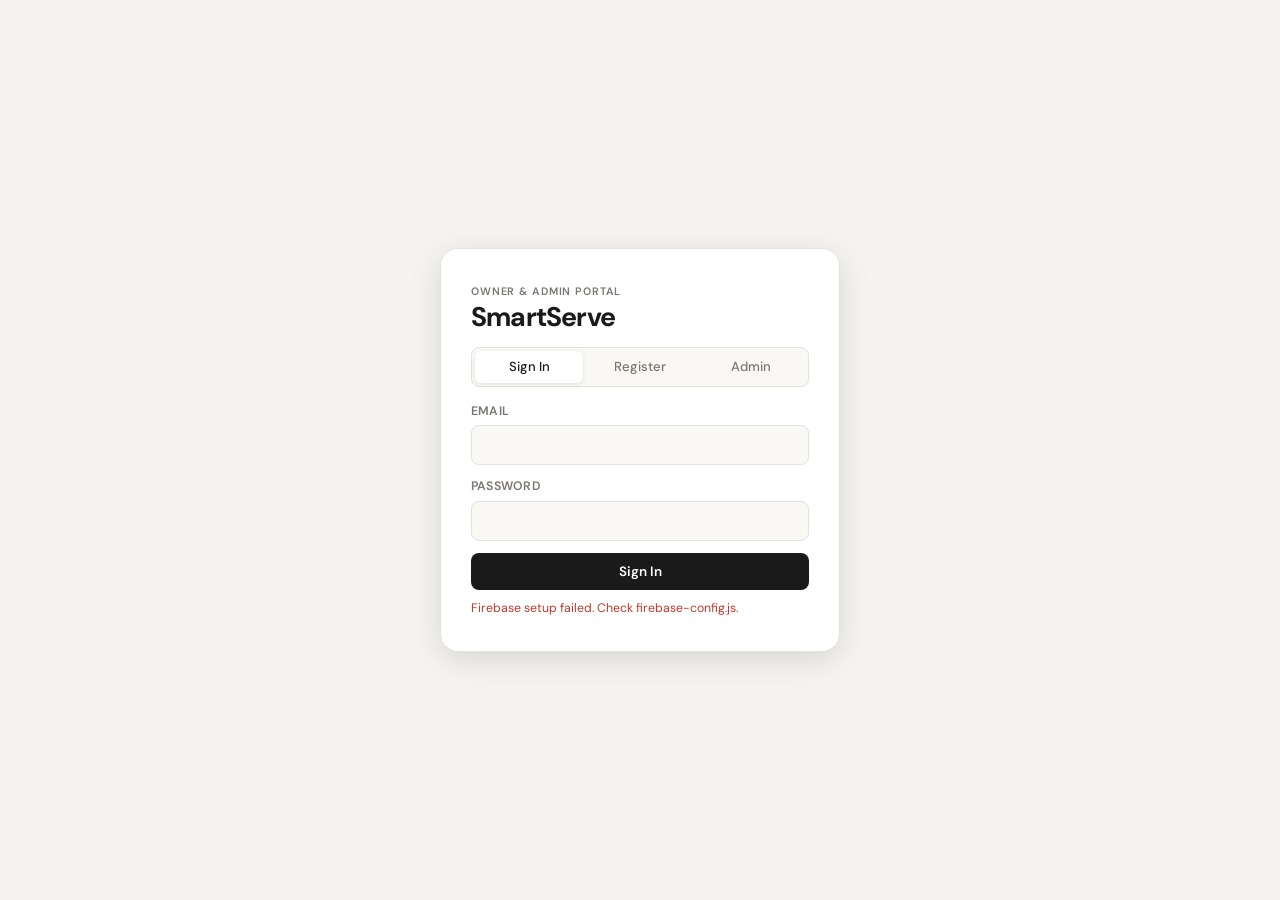
==== index.html @ 6cfb3c59 "Update index.html" ====
<!doctype html>
<html lang="en">
  <head>
    <meta charset="utf-8" />
    <meta name="viewport" content="width=device-width, initial-scale=1" />
    <title>SmartServe Dashboard</title>
    <link rel="stylesheet" href="styles.css" />
    <style>
      /* ── Admin panel (inline, no separate page needed) ── */
      #admin-panel {
        position: fixed;
        inset: 0;
        background: var(--bg, #f5f4f0);
        z-index: 200;
        overflow-y: auto;
        display: none;
      }
      #admin-panel.visible { display: block; }

      .admin-shell {
        max-width: 960px;
        margin: 0 auto;
        padding: 32px 20px 60px;
      }
      .admin-topbar {
        display: flex;
        align-items: center;
        justify-content: space-between;
        margin-bottom: 28px;
        flex-wrap: wrap;
        gap: 12px;
      }
      .admin-topbar h1 { font-size: 1.4rem; font-weight: 700; }
      .admin-topbar .right { display: flex; gap: 10px; align-items: center; }
      .eyebrow-sm {
        font-size: 0.72rem;
        font-weight: 600;
        letter-spacing: .08em;
        text-transform: uppercase;
        color: var(--text-muted, #7a7670);
        margin-bottom: 3px;
      }

      /* Stats strip */
      .admin-stats {
        display: flex;
        gap: 12px;
        margin-bottom: 24px;
        flex-wrap: wrap;
      }
      .admin-stat {
        background: #fff;
        border-radius: 10px;
        padding: 16px 20px;
        flex: 1;
        min-width: 110px;
        border: 1.5px solid #e4e2da;
      }
      .admin-stat .lbl {
        font-size: 0.72rem;
        color: var(--text-muted, #7a7670);
        font-weight: 600;
        text-transform: uppercase;
        letter-spacing: .05em;
      }
      .admin-stat .val {
        font-size: 1.5rem;
        font-weight: 700;
        margin-top: 4px;
      }

      /* Sub cards */
      .admin-cards-grid { display: grid; gap: 14px; }
      .sub-card {
        background: #fff;
        border-radius: 12px;
        border: 1.5px solid #e4e2da;
        padding: 20px 22px;
        display: grid;
        grid-template-columns: 1fr auto;
        gap: 12px 20px;
        align-items: start;
      }
      .sub-card .s-name { font-weight: 700; font-size: 1rem; margin-bottom: 4px; }
      .sub-card .s-meta { font-size: 0.8rem; color: var(--text-muted, #7a7670); line-height: 1.7; }
      .sub-card .s-meta strong { color: #1a1a1a; }
      .sub-card .s-actions { display: flex; flex-direction: column; gap: 8px; align-items: flex-end; }
      .extend-row { display: flex; gap: 8px; align-items: center; }
      .extend-row input[type=date] {
        padding: 6px 10px;
        border: 1.5px solid #e4e2da;
        border-radius: 6px;
        font-size: 0.8rem;
        font-family: inherit;
      }

      /* Badges */
      .sbadge {
        display: inline-block;
        padding: 3px 10px;
        border-radius: 999px;
        font-size: 0.72rem;
        font-weight: 700;
        letter-spacing: .04em;
        text-transform: uppercase;
      }
      .sbadge.active  { background: #edf7f1; color: #1e8a4a; }
      .sbadge.expired { background: #fef2f2; color: #c0392b; }
      .sbadge.monthly { background: #eff6ff; color: #1d4ed8; }
      .sbadge.yearly  { background: #f5f3ff; color: #6d28d9; }

      /* Small buttons */
      .btn-xs {
        padding: 6px 14px;
        border-radius: 6px;
        font-size: 0.8rem;
        font-weight: 600;
        cursor: pointer;
        border: none;
        font-family: inherit;
      }
      .btn-activate { background: #1e8a4a; color: #fff; }
      .btn-suspend  { background: #c0392b; color: #fff; }
      .btn-admin-out {
        background: transparent;
        border: 1.5px solid #c8c5bb;
        color: #1a1a1a;
        padding: 6px 14px;
        border-radius: 6px;
        font-size: 0.8rem;
        font-weight: 600;
        cursor: pointer;
        font-family: inherit;
      }
      .btn-admin-out:hover { background: #f1f0ec; }

      .admin-empty { text-align: center; padding: 60px; color: var(--text-muted, #7a7670); }
      .admin-msg {
        font-size: 0.82rem;
        padding: 8px 12px;
        border-radius: 6px;
        margin-top: -4px;
      }
      .admin-msg.error { background: #fef2f2; color: #c0392b; }
      .admin-msg.info  { background: #edf7f1; color: #1e8a4a; }

      /* ── Restaurant Details settings section ── */
      .restaurant-details-form {
        display: grid;
        grid-template-columns: 1fr 1fr;
        gap: 12px 20px;
      }
      .restaurant-details-form .wide-field { grid-column: 1 / -1; }
      .restaurant-details-form label { display: flex; flex-direction: column; gap: 4px; font-size: 0.85rem; font-weight: 600; }
      .restaurant-details-form input,
      .restaurant-details-form textarea {
        padding: 8px 12px;
        border: 1.5px solid #e4e2da;
        border-radius: 8px;
        font-size: 0.9rem;
        font-family: inherit;
        background: #fff;
      }
      .restaurant-details-form textarea { resize: vertical; min-height: 64px; }
      .details-save-msg {
        font-size: 0.82rem;
        color: #1e8a4a;
        font-weight: 600;
        min-height: 1.2em;
      }
      @media (max-width: 600px) {
        .restaurant-details-form { grid-template-columns: 1fr; }
        .restaurant-details-form .wide-field { grid-column: 1; }
      }
    </style>
  </head>
  <body>

    <!-- ══════════════════════════════════════════════
         LOGIN / REGISTER / ADMIN AUTH SCREEN
    ══════════════════════════════════════════════ -->
    <section id="login-screen" class="login-screen">
      <div class="login-card">
        <div>
          <p class="eyebrow">Owner &amp; admin portal</p>
          <h1>SmartServe</h1>
        </div>

        <!-- Three tabs: Sign In | Register | Admin -->
        <div class="auth-tabs">
          <button class="auth-tab active" id="tab-login"    type="button">Sign In</button>
          <button class="auth-tab"        id="tab-register" type="button">Register</button>
          <button class="auth-tab"        id="tab-admin"    type="button">Admin</button>
        </div>

        <!-- Login form -->
        <form id="login-form" class="auth-form">
          <label>Email<input id="staff-email" type="email" autocomplete="email" required /></label>
          <label>Password<input id="staff-password" type="password" autocomplete="current-password" required /></label>
          <button class="primary-action" type="submit">Sign In</button>
          <p id="login-message" class="login-message">Use your owner account to sign in.</p>
        </form>

        <!-- Register form -->
        <form id="register-form" class="auth-form hidden">
          <label>Restaurant Name<input id="reg-restaurant" type="text" placeholder="e.g. Smart Cafe" required /></label>
          <label>Your Name<input id="reg-name" type="text" placeholder="e.g. Ravi Kumar" required /></label>
          <label>Email<input id="reg-email" type="email" autocomplete="email" required /></label>
          <label>Password (min 6 chars)<input id="reg-password" type="password" autocomplete="new-password" minlength="6" required /></label>
          <label>Subscription Plan
            <select id="reg-plan" required>
              <option value="monthly">Monthly — ₹999 / month</option>
              <option value="yearly">Yearly — ₹9,999 / year (save 20%)</option>
            </select>
          </label>
          <button class="primary-action" type="submit">Create Account</button>
          <p id="register-message" class="login-message">You will be the owner of this restaurant.</p>
        </form>

        <!-- Admin login form -->
        <form id="admin-login-form" class="auth-form hidden">
          <label>Admin Email<input id="admin-email-input" type="email" autocomplete="email" required /></label>
          <label>Admin Password<input id="admin-password-input" type="password" required /></label>
          <button class="primary-action" type="submit">Sign In as Admin</button>
          <p id="admin-login-message" class="login-message">Platform owner access only.</p>
        </form>
      </div>
    </section>

    <!-- ══════════════════════════════════════════════
         ADMIN PANEL (slides over everything)
    ══════════════════════════════════════════════ -->
    <div id="admin-panel">
      <div class="admin-shell">
        <div class="admin-topbar">
          <div>
            <p class="eyebrow-sm">Platform owner</p>
            <h1>SmartServe Admin</h1>
          </div>
          <div class="right">
            <span id="admin-email-label" style="font-size:.82rem;color:#7a7670"></span>
            <button class="btn-admin-out" id="admin-logout-btn">Sign Out</button>
          </div>
        </div>

        <div class="admin-stats">
          <div class="admin-stat"><div class="lbl">Total restaurants</div><div class="val" id="stat-total">—</div></div>
          <div class="admin-stat"><div class="lbl">Active</div><div class="val" id="stat-active" style="color:#1e8a4a">—</div></div>
          <div class="admin-stat"><div class="lbl">Expired</div><div class="val" id="stat-expired" style="color:#c0392b">—</div></div>
          <div class="admin-stat"><div class="lbl">Monthly</div><div class="val" id="stat-monthly">—</div></div>
          <div class="admin-stat"><div class="lbl">Yearly</div><div class="val" id="stat-yearly">—</div></div>
        </div>

        <div id="sub-cards" class="admin-cards-grid">
          <div class="admin-empty">Loading subscriptions…</div>
        </div>
      </div>
    </div>

    <!-- ══════════════════════════════════════════════
         STAFF DASHBOARD (existing)
    ══════════════════════════════════════════════ -->
    <main class="shell dashboard-shell">
      <header class="topbar">
        <div>
          <p class="eyebrow">Restaurant dashboard</p>
          <h1>SmartServe</h1>
        </div>
        <div class="dashboard-actions">
          <div id="live-indicator" class="live-indicator">
            <span></span>
            <strong id="sync-status">Local prototype</strong>
          </div>
          <a id="customer-preview-link" class="primary-link" href="customer.html?table=T1" target="_blank" rel="noopener">Customer Preview</a>
          <a id="kot-link" class="secondary-action" href="kot.html" target="_blank" rel="noopener">🍳 Kitchen Display</a>
          <a id="report-link" class="secondary-action" href="sales-report.html" target="_blank" rel="noopener">📊 Sales Report</a>
          <button id="logout-btn" class="secondary-action" type="button">Sign Out</button>
        </div>
      </header>

      <section class="status-strip" aria-label="Restaurant status">
        <div><span class="status-label">Restaurant id</span><strong id="restaurant-id-label">demo-restaurant</strong></div>
        <div><span class="status-label">Selected table</span><strong id="active-table-label">Table 1</strong></div>
        <div><span class="status-label">Open sessions</span><strong id="open-session-count">0</strong></div>
        <div><span class="status-label">Invoices saved</span><strong id="invoice-count">0</strong></div>
      </section>

      <div id="notification" class="notification hidden" role="status">
        <strong>New order received</strong>
        <span id="notification-text"></span>
      </div>

      <section class="dashboard-grid">
        <section class="tables-board" aria-labelledby="tables-title">
          <div class="section-title">
            <div>
              <h2 id="tables-title">Table floor + QR codes</h2>
              <span id="active-orders-count">0 active orders</span>
            </div>
            <form id="table-count-form" class="table-count-form">
              <label>Total tables<input id="table-count-input" type="text" inputmode="numeric" value="4" /></label>
              <button class="secondary-action" type="submit">Set</button>
              <button id="add-table-btn" class="primary-action" type="button">Add Table</button>
            </form>
          </div>
          <div id="table-cards" class="table-cards table-cards-qr"></div>
        </section>

        <section class="bill-board" aria-labelledby="bill-title">
          <div class="section-title">
            <h2 id="bill-title">Itemized bill</h2>
            <span id="bill-state">Table 1</span>
          </div>
          <div id="bill-detail" class="bill-detail"></div>
          <div class="bill-actions">
            <button id="print-bill-btn" class="secondary-action" type="button">🖨 Print Bill</button>
            <button id="close-table-btn" class="close-action">Close Table</button>
          </div>
        </section>
      </section>

      <section class="menu-manager" aria-labelledby="menu-manager-title">
        <div class="section-title">
          <h2 id="menu-manager-title">Menu manager</h2>
          <span>Edit what customers see instantly</span>
        </div>
        <form id="menu-form" class="menu-form">
          <input type="hidden" id="menu-item-id" />
          <label>Item name<input id="menu-name" type="text" placeholder="Masala Dosa" required /></label>
          <label>Price<input id="menu-price" type="text" inputmode="numeric" placeholder="180" required /></label>
          <label>Category
            <select id="menu-category" required>
              <option value="popular">Popular</option>
              <option value="mains">Mains</option>
              <option value="drinks">Drinks</option>
              <option value="dessert">Dessert</option>
            </select>
          </label>
          <label class="wide-field">Description<input id="menu-desc" type="text" placeholder="Short menu description" required /></label>
          <label class="toggle-field"><input id="menu-available" type="checkbox" checked /> Available to order</label>
          <div class="form-actions">
            <button id="save-menu-item-btn" class="primary-action" type="submit">Add Item</button>
            <button id="cancel-menu-edit-btn" class="secondary-action" type="button">Clear</button>
          </div>
        </form>
        <div id="menu-editor-list" class="menu-editor-list"></div>
      </section>

      <!-- ══════════════════════════════════════════════
           RESTAURANT DETAILS (for printed bills)
      ══════════════════════════════════════════════ -->
      <section class="menu-manager" aria-labelledby="restaurant-details-title">
        <div class="section-title">
          <h2 id="restaurant-details-title">Restaurant details</h2>
          <span>Shown on every printed bill</span>
        </div>
        <form id="restaurant-details-form" class="restaurant-details-form">
          <label class="wide-field">
            Restaurant Name (for bill header)
            <input id="detail-name" type="text" placeholder="e.g. Smart Cafe" />
          </label>
          <label class="wide-field">
            Address
            <textarea id="detail-address" placeholder="e.g. 12, Main Street, Coimbatore - 641001"></textarea>
          </label>
          <label>
            Phone Number
            <input id="detail-phone" type="text" placeholder="e.g. +91 98765 43210" />
          </label>
          <label>
            GSTIN
            <input id="detail-gstin" type="text" placeholder="e.g. 33AABCU9603R1ZX" maxlength="15" style="text-transform:uppercase" />
          </label>
          <label>
            Email (optional)
            <input id="detail-email" type="email" placeholder="e.g. info@smartcafe.com" />
          </label>
          <label>
            FSSAI Number (optional)
            <input id="detail-fssai" type="text" placeholder="e.g. 10013021005246" maxlength="14" />
          </label>
          <div class="form-actions wide-field" style="grid-column:1/-1">
            <button id="save-details-btn" class="primary-action" type="submit">Save Details</button>
            <p id="details-save-msg" class="details-save-msg"></p>
          </div>
        </form>
      </section>

      <section class="history-board" aria-labelledby="history-title">
        <div class="section-title">
          <h2 id="history-title">Invoice history</h2>
          <span>Saved in Firebase</span>
        </div>
        <div id="invoice-history" class="invoice-history empty">No closed tables yet.</div>
      </section>
    </main>

    <audio id="beep" preload="auto">
      <source src="[data-uri]" type="audio/wav" />
    </audio>

    <script src="firebase-config.js"></script>
    <script src="app.js"></script>

    <!-- ══════════════════════════════════════════════
         ADMIN TAB LOGIC
    ══════════════════════════════════════════════ -->
    <script>
    (function () {
      const FBV = "10.12.5";
      let adminAuth, adminAuthMod, adminFsMod, adminDb;
      let adminBooted = false;

      const tabs = {
        login:    document.getElementById("tab-login"),
        register: document.getElementById("tab-register"),
        admin:    document.getElementById("tab-admin"),
      };
      const forms = {
        login:    document.getElementById("login-form"),
        register: document.getElementById("register-form"),
        admin:    document.getElementById("admin-login-form"),
      };

      function switchTab(name) {
        Object.values(tabs).forEach(t => t.classList.remove("active"));
        Object.values(forms).forEach(f => f.classList.add("hidden"));
        tabs[name].classList.add("active");
        forms[name].classList.remove("hidden");
        if (name === "admin" && !adminBooted) bootAdmin();
      }

      tabs.login.addEventListener("click",    () => switchTab("login"));
      tabs.register.addEventListener("click", () => switchTab("register"));
      tabs.admin.addEventListener("click",    () => switchTab("admin"));

      function adminMsg(text, isError) {
        const el = document.getElementById("admin-login-message");
        el.textContent = text;
        el.className = "login-message" + (isError ? " error" : "");
      }

      async function bootAdmin() {
        adminBooted = true;
        adminMsg("Connecting…");
        try {
          const [appM, authM, fsM] = await Promise.all([
            import(`https://www.gstatic.com/firebasejs/${FBV}/firebase-app.js`),
            import(`https://www.gstatic.com/firebasejs/${FBV}/firebase-auth.js`),
            import(`https://www.gstatic.com/firebasejs/${FBV}/firebase-firestore.js`),
          ]);
          adminAuthMod = authM;
          adminFsMod   = fsM;
          let app;
          try { app = appM.getApp("admin"); }
          catch { app = appM.initializeApp(window.SMARTSERVE_FIREBASE_CONFIG, "admin"); }
          adminAuth = authM.getAuth(app);
          adminDb   = fsM.getFirestore(app);
          adminMsg("Ready. Sign in with your admin account.");
          authM.onAuthStateChanged(adminAuth, async (user) => {
            if (!user) return;
            const snap = await fsM.getDoc(fsM.doc(adminDb, "admins", user.uid));
            if (!snap.exists()) {
              adminMsg("This account is not an admin.", true);
              await authM.signOut(adminAuth);
              return;
            }
            showAdminPanel(user);
          });
        } catch (e) {
          console.error("Admin Firebase boot failed", e);
          adminMsg("Firebase connection failed. Check firebase-config.js.", true);
        }
      }

      document.getElementById("admin-login-form").addEventListener("submit", async (e) => {
        e.preventDefault();
        if (!adminAuthMod || !adminAuth) { adminMsg("Still connecting, please wait…", true); return; }
        const email    = document.getElementById("admin-email-input").value.trim();
        const password = document.getElementById("admin-password-input").value;
        adminMsg("Signing in…");
        try {
          await adminAuthMod.signInWithEmailAndPassword(adminAuth, email, password);
        } catch (err) {
          const msgs = {
            "auth/invalid-credential": "Invalid email or password.",
            "auth/user-not-found":     "No account found.",
            "auth/wrong-password":     "Wrong password.",
          };
          adminMsg(msgs[err.code] || err.message, true);
        }
      });

      function showAdminPanel(user) {
        document.getElementById("admin-email-label").textContent = user.email;
        document.getElementById("admin-panel").classList.add("visible");
        document.getElementById("login-screen").style.display = "none";
        loadSubscriptions();
      }

      document.getElementById("admin-logout-btn").addEventListener("click", async () => {
        if (adminAuthMod && adminAuth) await adminAuthMod.signOut(adminAuth);
        document.getElementById("admin-panel").classList.remove("visible");
        document.getElementById("login-screen").style.display = "";
        switchTab("admin");
        adminMsg("Signed out.");
      });

      async function loadSubscriptions() {
        document.getElementById("sub-cards").innerHTML = '<div class="admin-empty">Loading…</div>';
        try {
          const snap = await adminFsMod.getDocs(adminFsMod.collection(adminDb, "subscriptions"));
          const subs = [];
          snap.forEach(d => subs.push({ ...d.data(), _id: d.id }));
          subs.sort((a, b) => new Date(b.createdAt) - new Date(a.createdAt));
          renderStats(subs);
          renderCards(subs);
        } catch (e) {
          document.getElementById("sub-cards").innerHTML =
            '<div class="admin-empty">Failed to load: ' + escH(e.message) + '</div>';
        }
      }

      function isExpired(sub) {
        return sub.status !== "active" || new Date(sub.expiryDate) < new Date();
      }

      function renderStats(subs) {
        document.getElementById("stat-total").textContent   = subs.length;
        document.getElementById("stat-active").textContent  = subs.filter(s => !isExpired(s)).length;
        document.getElementById("stat-expired").textContent = subs.filter(s => isExpired(s)).length;
        document.getElementById("stat-monthly").textContent = subs.filter(s => s.plan === "monthly").length;
        document.getElementById("stat-yearly").textContent  = subs.filter(s => s.plan === "yearly").length;
      }

      function renderCards(subs) {
        const container = document.getElementById("sub-cards");
        if (!subs.length) {
          container.innerHTML = '<div class="admin-empty">No restaurants registered yet.</div>';
          return;
        }
        container.innerHTML = subs.map(sub => {
          const expired   = isExpired(sub);
          const expDate   = new Date(sub.expiryDate).toLocaleDateString("en-IN", { dateStyle: "medium" });
          const startDate = new Date(sub.createdAt || sub.startDate).toLocaleDateString("en-IN", { dateStyle: "medium" });
          const defaultExtend = new Date();
          if (sub.plan === "yearly") defaultExtend.setFullYear(defaultExtend.getFullYear() + 1);
          else defaultExtend.setMonth(defaultExtend.getMonth() + 1);
          const defStr = defaultExtend.toISOString().split("T")[0];
          const today  = new Date().toISOString().split("T")[0];
          return `
          <div class="sub-card" id="acard-${escH(sub.restaurantId || sub._id)}">
            <div>
              <div class="s-name">${escH(sub.restaurantName || sub.restaurantId || sub._id)}</div>
              <div class="s-meta">
                <strong>ID:</strong> ${escH(sub.restaurantId || sub._id)}<br>
                <strong>Owner:</strong> ${escH(sub.ownerName || "—")} (${escH(sub.ownerEmail || "—")})<br>
                <strong>Plan:</strong> <span class="sbadge ${sub.plan || ""}">${escH(sub.plan || "—")}</span><br>
                <strong>Started:</strong> ${startDate}<br>
                <strong>Expires:</strong> ${expDate}
              </div>
            </div>
            <div class="s-actions">
              <span class="sbadge ${expired ? "expired" : "active"}">${expired ? "Expired" : "Active"}</span>
              <div class="extend-row">
                <input type="date" id="adate-${escH(sub.restaurantId || sub._id)}" value="${defStr}" min="${today}" />
                <button class="btn-xs btn-activate" onclick="adminActivate('${escH(sub.restaurantId || sub._id)}')">Activate</button>
              </div>
              <button class="btn-xs btn-suspend" onclick="adminSuspend('${escH(sub.restaurantId || sub._id)}')">Suspend</button>
            </div>
          </div>`;
        }).join("");
      }

      window.adminActivate = async function (rid) {
        const dateInput = document.getElementById("adate-" + rid);
        const newExpiry = new Date(dateInput.value);
        if (!dateInput.value || isNaN(newExpiry)) { alert("Pick a valid expiry date."); return; }
        newExpiry.setHours(23, 59, 59, 999);
        try {
          await adminFsMod.updateDoc(adminFsMod.doc(adminDb, "subscriptions", rid), {
            status: "active",
            expiryDate: newExpiry.toISOString(),
          });
          alert("✅ Activated " + rid + " until " + newExpiry.toLocaleDateString("en-IN"));
          loadSubscriptions();
        } catch (e) { alert("Error: " + e.message); }
      };

      window.adminSuspend = async function (rid) {
        if (!confirm("Suspend subscription for " + rid + "? They will lose access immediately.")) return;
        try {
          await adminFsMod.updateDoc(adminFsMod.doc(adminDb, "subscriptions", rid), { status: "suspended" });
          alert("Subscription suspended.");
          loadSubscriptions();
        } catch (e) { alert("Error: " + e.message); }
      };

      function escH(v) {
        return String(v).replace(/[&<>"']/g, c =>
          ({ "&": "&amp;", "<": "&lt;", ">": "&gt;", '"': "&quot;", "'": "&#39;" }[c]));
      }
    })();
    </script>

  </body>
</html>
---- styles.css ----
/* ── Google Fonts ── */
@import url('https://fonts.googleapis.com/css2?family=DM+Sans:wght@400;500;600;700&family=DM+Mono:wght@400;500&display=swap');

/* ── Design tokens ── */
:root {
  --bg: #f5f4f0;
  --surface: #ffffff;
  --surface-2: #f9f8f5;
  --surface-hover: #f1f0ec;
  --border: #e4e2da;
  --border-strong: #c8c5bb;
  --accent: #1a1a1a;
  --accent-2: #e8572a;
  --text: #1a1a1a;
  --text-muted: #7a7670;
  --text-light: #b0aca4;
  --green: #1e8a4a;
  --green-bg: #edf7f1;
  --amber: #b45309;
  --amber-bg: #fef3c7;
  --red: #c0392b;
  --red-bg: #fef2f2;
  --radius: 12px;
  --radius-sm: 8px;
  --shadow: 0 1px 3px rgba(0,0,0,0.06), 0 4px 16px rgba(0,0,0,0.06);
  --shadow-lg: 0 8px 32px rgba(0,0,0,0.12);
  font-size: 15px;
}

/* ── Reset ── */
*, *::before, *::after { box-sizing: border-box; margin: 0; padding: 0; }
html { height: 100%; }
body {
  font-family: 'DM Sans', sans-serif;
  background: var(--bg);
  color: var(--text);
  line-height: 1.5;
  min-height: 100%;
  -webkit-font-smoothing: antialiased;
}
img { display: block; max-width: 100%; }
button { font-family: inherit; cursor: pointer; }
input, select, textarea { font-family: inherit; }
a { color: inherit; }

/* ── Utility ── */
.hidden { display: none !important; }
.eyebrow {
  font-size: 0.72rem;
  font-weight: 600;
  letter-spacing: 0.08em;
  text-transform: uppercase;
  color: var(--text-muted);
  margin-bottom: 0.2rem;
}

/* ══════════════════════════════════════════════
   LOGIN / AUTH SCREEN
══════════════════════════════════════════════ */
.login-screen {
  position: fixed;
  inset: 0;
  background: var(--bg);
  display: flex;
  align-items: center;
  justify-content: center;
  z-index: 100;
  padding: 1rem;
}

body.auth-ready .login-screen { display: none; }
body.auth-locked main.shell { display: none; }

.login-card {
  background: var(--surface);
  border: 1.5px solid var(--border);
  border-radius: 18px;
  padding: 2.25rem 2rem;
  width: 100%;
  max-width: 400px;
  box-shadow: var(--shadow-lg);
  display: flex;
  flex-direction: column;
  gap: 1rem;
}

.login-card h1 {
  font-size: 1.8rem;
  font-weight: 700;
  letter-spacing: -0.03em;
  line-height: 1.1;
}

/* Auth tabs */
.auth-tabs {
  display: flex;
  background: var(--surface-2);
  border: 1.5px solid var(--border);
  border-radius: var(--radius-sm);
  padding: 3px;
  gap: 3px;
}

.auth-tab {
  flex: 1;
  padding: 0.5rem 1rem;
  background: transparent;
  border: none;
  border-radius: 6px;
  font-size: 0.875rem;
  font-weight: 500;
  color: var(--text-muted);
  transition: background 0.15s, color 0.15s, box-shadow 0.15s;
}

.auth-tab.active {
  background: var(--surface);
  color: var(--text);
  box-shadow: 0 1px 4px rgba(0,0,0,0.1);
}

/* Auth forms */
.auth-form {
  display: flex;
  flex-direction: column;
  gap: 0.85rem;
}

.auth-form label {
  display: flex;
  flex-direction: column;
  gap: 0.35rem;
  font-size: 0.82rem;
  font-weight: 600;
  color: var(--text-muted);
  letter-spacing: 0.02em;
  text-transform: uppercase;
}

.auth-form input {
  padding: 0.65rem 0.85rem;
  border: 1.5px solid var(--border);
  border-radius: var(--radius-sm);
  background: var(--surface-2);
  color: var(--text);
  font-size: 0.95rem;
  font-weight: 400;
  transition: border-color 0.15s, background 0.15s;
  outline: none;
}

.auth-form input:focus {
  border-color: var(--accent);
  background: var(--surface);
}

.login-message {
  font-size: 0.82rem;
  color: var(--text-muted);
  margin-top: -0.25rem;
}

.login-message.error { color: var(--red); }

/* ══════════════════════════════════════════════
   BUTTONS
══════════════════════════════════════════════ */
.primary-action {
  background: var(--accent);
  color: #fff;
  border: none;
  border-radius: var(--radius-sm);
  padding: 0.65rem 1.25rem;
  font-size: 0.9rem;
  font-weight: 600;
  transition: opacity 0.15s, transform 0.1s;
}

.primary-action:hover { opacity: 0.85; }
.primary-action:active { transform: scale(0.98); }
.primary-action:disabled {
  opacity: 0.4;
  cursor: not-allowed;
  transform: none;
}

.secondary-action {
  background: transparent;
  color: var(--text);
  border: 1.5px solid var(--border-strong);
  border-radius: var(--radius-sm);
  padding: 0.6rem 1.1rem;
  font-size: 0.875rem;
  font-weight: 500;
  transition: background 0.15s, border-color 0.15s;
}

.secondary-action:hover { background: var(--surface-hover); }

.close-action {
  background: var(--red-bg);
  color: var(--red);
  border: 1.5px solid #fca5a5;
  border-radius: var(--radius-sm);
  padding: 0.65rem 1.25rem;
  font-size: 0.875rem;
  font-weight: 600;
  margin-top: 1rem;
  width: 100%;
  transition: background 0.15s;
}

.close-action:hover { background: #fee2e2; }
.close-action:disabled { opacity: 0.4; cursor: not-allowed; }

.primary-link {
  background: transparent;
  color: var(--accent-2);
  border: 1.5px solid var(--accent-2);
  border-radius: var(--radius-sm);
  padding: 0.55rem 1rem;
  font-size: 0.875rem;
  font-weight: 600;
  text-decoration: none;
  white-space: nowrap;
  transition: background 0.15s;
}

.primary-link:hover { background: #fef3f0; }

/* ══════════════════════════════════════════════
   DASHBOARD SHELL
══════════════════════════════════════════════ */
.shell { max-width: 1280px; margin: 0 auto; padding: 0 1.5rem 4rem; }

.topbar {
  display: flex;
  align-items: center;
  justify-content: space-between;
  padding: 1.25rem 0;
  border-bottom: 1.5px solid var(--border);
  margin-bottom: 1.5rem;
  gap: 1rem;
  flex-wrap: wrap;
}

.topbar h1 {
  font-size: 1.5rem;
  font-weight: 700;
  letter-spacing: -0.03em;
}

.dashboard-actions {
  display: flex;
  align-items: center;
  gap: 0.75rem;
  flex-wrap: wrap;
}

/* Live indicator */
.live-indicator {
  display: flex;
  align-items: center;
  gap: 0.45rem;
  font-size: 0.82rem;
  font-weight: 500;
  color: var(--text-muted);
}

.live-indicator span {
  width: 8px;
  height: 8px;
  border-radius: 50%;
  background: var(--green);
  animation: pulse 2s infinite;
  flex-shrink: 0;
}

@keyframes pulse {
  0%, 100% { opacity: 1; }
  50% { opacity: 0.4; }
}

/* Status strip */
.status-strip {
  display: grid;
  grid-template-columns: repeat(auto-fit, minmax(130px, 1fr));
  gap: 0.75rem;
  margin-bottom: 1.5rem;
}

.status-strip > div {
  background: var(--surface);
  border: 1.5px solid var(--border);
  border-radius: var(--radius);
  padding: 0.85rem 1rem;
  display: flex;
  flex-direction: column;
  gap: 0.25rem;
}

.status-label {
  font-size: 0.72rem;
  font-weight: 600;
  text-transform: uppercase;
  letter-spacing: 0.06em;
  color: var(--text-muted);
}

.status-strip strong {
  font-size: 1rem;
  font-weight: 700;
  font-family: 'DM Mono', monospace;
  color: var(--accent);
}

/* Notification toast */
.notification {
  background: var(--accent);
  color: #fff;
  border-radius: var(--radius);
  padding: 0.85rem 1.25rem;
  margin-bottom: 1.25rem;
  display: flex;
  align-items: center;
  gap: 0.75rem;
  font-size: 0.9rem;
  animation: slideIn 0.25s ease;
}

.notification.hidden { display: none; }

@keyframes slideIn {
  from { opacity: 0; transform: translateY(-8px); }
  to { opacity: 1; transform: translateY(0); }
}

/* ══════════════════════════════════════════════
   SECTION TITLES
══════════════════════════════════════════════ */
.section-title {
  display: flex;
  align-items: flex-start;
  justify-content: space-between;
  gap: 1rem;
  margin-bottom: 1rem;
  flex-wrap: wrap;
}

.section-title h2 {
  font-size: 1.05rem;
  font-weight: 700;
  letter-spacing: -0.01em;
}

.section-title span,
.section-title > form {
  font-size: 0.82rem;
  color: var(--text-muted);
}

/* ══════════════════════════════════════════════
   DASHBOARD GRID
══════════════════════════════════════════════ */
.dashboard-grid {
  display: grid;
  grid-template-columns: 1fr 340px;
  gap: 1.25rem;
  margin-bottom: 1.5rem;
  align-items: start;
}

@media (max-width: 900px) {
  .dashboard-grid { grid-template-columns: 1fr; }
}

/* Tables board */
.tables-board, .bill-board, .menu-manager, .history-board {
  background: var(--surface);
  border: 1.5px solid var(--border);
  border-radius: var(--radius);
  padding: 1.25rem;
}

/* Table count form */
.table-count-form {
  display: flex;
  align-items: center;
  gap: 0.5rem;
  flex-wrap: wrap;
}

.table-count-form label {
  display: flex;
  align-items: center;
  gap: 0.4rem;
  font-size: 0.82rem;
  font-weight: 500;
  color: var(--text-muted);
}

.table-count-form input {
  width: 60px;
  padding: 0.4rem 0.6rem;
  border: 1.5px solid var(--border);
  border-radius: 6px;
  font-size: 0.875rem;
  text-align: center;
  background: var(--surface-2);
  outline: none;
}

.table-count-form input:focus { border-color: var(--accent); }

/* Table cards grid */
.table-cards {
  display: grid;
  grid-template-columns: repeat(auto-fill, minmax(170px, 1fr));
  gap: 0.75rem;
  margin-top: 0.5rem;
}

.table-card {
  border: 1.5px solid var(--border);
  border-radius: var(--radius);
  overflow: hidden;
  background: var(--surface-2);
  transition: border-color 0.15s, box-shadow 0.15s;
}

.table-card.selected {
  border-color: var(--accent);
  box-shadow: 0 0 0 3px rgba(26,26,26,0.08);
}

.table-card.requested {
  border-color: var(--amber);
  background: var(--amber-bg);
}

.table-select {
  width: 100%;
  background: transparent;
  border: none;
  padding: 0.85rem 0.85rem 0.6rem;
  display: flex;
  align-items: flex-start;
  justify-content: space-between;
  gap: 0.5rem;
  text-align: left;
  cursor: pointer;
  transition: background 0.12s;
}

.table-select:hover { background: var(--surface-hover); }

.table-select strong {
  font-size: 0.95rem;
  font-weight: 700;
  display: block;
  margin-bottom: 0.1rem;
}

.table-select small {
  font-size: 0.75rem;
  color: var(--text-muted);
  font-family: 'DM Mono', monospace;
}

/* Status badges */
.status-badge {
  font-size: 0.65rem;
  font-weight: 700;
  text-transform: uppercase;
  letter-spacing: 0.06em;
  padding: 0.2rem 0.5rem;
  border-radius: 4px;
  background: var(--green-bg);
  color: var(--green);
  white-space: nowrap;
  flex-shrink: 0;
}

.status-badge.idle {
  background: var(--surface-hover);
  color: var(--text-muted);
}

.status-badge.bill {
  background: var(--amber-bg);
  color: var(--amber);
}

/* QR section inside table card */
.qr-image {
  width: 100%;
  aspect-ratio: 1;
  object-fit: contain;
  background: #fff;
  border-top: 1px solid var(--border);
  padding: 0.5rem;
}

.qr-actions {
  display: flex;
  border-top: 1px solid var(--border);
}

.qr-actions a {
  flex: 1;
  text-align: center;
  padding: 0.45rem 0.25rem;
  font-size: 0.72rem;
  font-weight: 600;
  color: var(--text-muted);
  text-decoration: none;
  transition: background 0.12s, color 0.12s;
}

.qr-actions a:first-child { border-right: 1px solid var(--border); }
.qr-actions a:hover { background: var(--surface-hover); color: var(--text); }

/* ══════════════════════════════════════════════
   BILL PANEL
══════════════════════════════════════════════ */
.bill-detail { min-height: 120px; }

.bill-detail.empty {
  display: flex;
  align-items: center;
  justify-content: center;
  color: var(--text-muted);
  font-size: 0.875rem;
  min-height: 120px;
}

.bill-row {
  display: flex;
  justify-content: space-between;
  align-items: center;
  padding: 0.45rem 0;
  font-size: 0.875rem;
  border-bottom: 1px solid var(--border);
}

.bill-row:last-child { border-bottom: none; }

.bill-total {
  margin-top: 0.5rem;
  padding-top: 0.5rem;
  border-top: 2px solid var(--border);
}

.bill-total .bill-row { font-size: 0.82rem; color: var(--text-muted); border-bottom: none; padding: 0.2rem 0; }
.bill-row.grand { font-size: 1rem !important; font-weight: 700 !important; color: var(--text) !important; }

/* ══════════════════════════════════════════════
   MENU MANAGER
══════════════════════════════════════════════ */
.menu-manager { margin-bottom: 1.25rem; }

.menu-form {
  display: grid;
  grid-template-columns: repeat(auto-fill, minmax(180px, 1fr));
  gap: 0.75rem;
  margin-bottom: 1.25rem;
  padding-bottom: 1.25rem;
  border-bottom: 1.5px solid var(--border);
}

.menu-form label {
  display: flex;
  flex-direction: column;
  gap: 0.3rem;
  font-size: 0.78rem;
  font-weight: 600;
  text-transform: uppercase;
  letter-spacing: 0.05em;
  color: var(--text-muted);
}

.menu-form input,
.menu-form select {
  padding: 0.6rem 0.75rem;
  border: 1.5px solid var(--border);
  border-radius: var(--radius-sm);
  background: var(--surface-2);
  color: var(--text);
  font-size: 0.9rem;
  outline: none;
  transition: border-color 0.15s;
}

.menu-form input:focus,
.menu-form select:focus { border-color: var(--accent); background: var(--surface); }

.wide-field { grid-column: 1 / -1; }

.toggle-field {
  flex-direction: row !important;
  align-items: center;
  gap: 0.5rem !important;
  cursor: pointer;
  font-size: 0.875rem !important;
}

.toggle-field input[type="checkbox"] {
  width: 16px;
  height: 16px;
  accent-color: var(--accent);
  cursor: pointer;
  padding: 0;
  border: none;
  background: none;
}

.form-actions {
  display: flex;
  align-items: flex-end;
  gap: 0.5rem;
  grid-column: 1 / -1;
}

/* Menu editor list */
.menu-editor-list {
  display: grid;
  grid-template-columns: repeat(auto-fill, minmax(260px, 1fr));
  gap: 0.65rem;
}

.menu-editor-item {
  border: 1.5px solid var(--border);
  border-radius: var(--radius);
  padding: 0.85rem 1rem;
  display: flex;
  align-items: flex-start;
  justify-content: space-between;
  gap: 0.75rem;
  background: var(--surface-2);
  transition: border-color 0.15s;
}

.menu-editor-item.unavailable { opacity: 0.55; }

.menu-editor-item strong { font-size: 0.9rem; font-weight: 600; }
.menu-editor-item p { font-size: 0.78rem; color: var(--text-muted); margin-top: 0.15rem; }

.editor-meta {
  display: flex;
  gap: 0.5rem;
  flex-wrap: wrap;
  margin-top: 0.4rem;
}

.editor-meta span {
  font-size: 0.7rem;
  font-weight: 600;
  background: var(--surface-hover);
  padding: 0.15rem 0.5rem;
  border-radius: 4px;
  color: var(--text-muted);
  font-family: 'DM Mono', monospace;
}

.editor-actions {
  display: flex;
  flex-direction: column;
  gap: 0.35rem;
  flex-shrink: 0;
}

.icon-action {
  background: transparent;
  border: 1px solid var(--border);
  border-radius: 6px;
  padding: 0.28rem 0.6rem;
  font-size: 0.72rem;
  font-weight: 600;
  color: var(--text-muted);
  white-space: nowrap;
  transition: background 0.12s, color 0.12s, border-color 0.12s;
}

.icon-action:hover { background: var(--surface-hover); color: var(--text); border-color: var(--border-strong); }
.icon-action.danger { color: var(--red); border-color: #fca5a5; }
.icon-action.danger:hover { background: var(--red-bg); }

/* ══════════════════════════════════════════════
   INVOICE HISTORY
══════════════════════════════════════════════ */
.history-board { margin-bottom: 1.25rem; }

.invoice-history.empty {
  color: var(--text-muted);
  font-size: 0.875rem;
  padding: 1rem 0;
}

.history-invoice {
  border: 1.5px solid var(--border);
  border-radius: var(--radius);
  overflow: hidden;
  margin-bottom: 0.6rem;
  background: var(--surface-2);
  transition: border-color 0.15s;
}

.history-invoice:hover { border-color: var(--border-strong); }

.history-summary {
  display: flex;
  align-items: center;
  justify-content: space-between;
  width: 100%;
  background: transparent;
  border: none;
  padding: 0.9rem 1rem;
  cursor: pointer;
  text-align: left;
  gap: 1rem;
  transition: background 0.12s;
}

.history-summary:hover { background: var(--surface-hover); }

.history-summary-left {
  display: flex;
  flex-direction: column;
  gap: 0.2rem;
}

.history-summary-left strong {
  font-size: 0.9rem;
  font-weight: 700;
  font-family: 'DM Mono', monospace;
  color: var(--accent);
}

.history-meta {
  font-size: 0.78rem;
  color: var(--text-muted);
}

.history-summary-right {
  display: flex;
  align-items: center;
  gap: 0.6rem;
  flex-shrink: 0;
}

.history-summary-right strong {
  font-size: 0.95rem;
  font-weight: 700;
  font-family: 'DM Mono', monospace;
}

.inv-chevron {
  font-size: 0.9rem;
  color: var(--text-muted);
  transition: transform 0.2s;
  display: inline-block;
}

.history-invoice.expanded .inv-chevron { transform: rotate(180deg); }

.inv-breakdown {
  display: none;
  padding: 0.75rem 1rem 1rem;
  border-top: 1px solid var(--border);
}

.history-invoice.expanded .inv-breakdown { display: block; }

.inv-line {
  display: flex;
  justify-content: space-between;
  font-size: 0.85rem;
  padding: 0.25rem 0;
}

.inv-line.muted {
  color: var(--text-muted);
  font-size: 0.8rem;
}

.inv-line.grand {
  font-weight: 700;
  font-size: 0.95rem;
  padding-top: 0.4rem;
  margin-top: 0.15rem;
  border-top: 2px solid var(--border);
}

.inv-sep {
  border-top: 1px dashed var(--border);
  margin: 0.5rem 0;
}

/* ══════════════════════════════════════════════
   CUSTOMER PAGE
══════════════════════════════════════════════ */
body.customer-page {
  background: var(--bg);
}

.customer-shell {
  max-width: 520px;
  margin: 0 auto;
  padding: 0 0 120px;
  min-height: 100vh;
}

.customer-header {
  display: flex;
  align-items: center;
  justify-content: space-between;
  padding: 1.25rem 1.25rem 1rem;
  background: var(--surface);
  border-bottom: 1.5px solid var(--border);
  position: sticky;
  top: 0;
  z-index: 10;
}

.customer-header h1 {
  font-size: 1.3rem;
  font-weight: 700;
  letter-spacing: -0.02em;
}

/* Category tabs */
.category-tabs {
  display: flex;
  gap: 0.4rem;
  padding: 0.85rem 1.25rem;
  background: var(--surface);
  border-bottom: 1.5px solid var(--border);
  overflow-x: auto;
  scrollbar-width: none;
  position: sticky;
  top: 68px;
  z-index: 9;
}

.category-tabs::-webkit-scrollbar { display: none; }

.category-tab {
  padding: 0.45rem 1rem;
  border-radius: 20px;
  border: 1.5px solid var(--border);
  background: transparent;
  font-size: 0.85rem;
  font-weight: 600;
  color: var(--text-muted);
  white-space: nowrap;
  transition: background 0.15s, color 0.15s, border-color 0.15s;
}

.category-tab.active {
  background: var(--accent);
  color: #fff;
  border-color: var(--accent);
}

/* Menu grid */
.customer-menu-grid {
  padding: 1rem 1.25rem;
  display: flex;
  flex-direction: column;
  gap: 0.6rem;
}

.menu-item {
  background: var(--surface);
  border: 1.5px solid var(--border);
  border-radius: var(--radius);
  padding: 0.9rem 1rem;
  display: flex;
  align-items: center;
  justify-content: space-between;
  gap: 1rem;
  transition: border-color 0.15s, box-shadow 0.15s;
}

.menu-item:hover { border-color: var(--border-strong); box-shadow: var(--shadow); }

.menu-item strong { font-size: 0.95rem; font-weight: 600; display: block; margin-bottom: 0.2rem; }
.menu-item p { font-size: 0.8rem; color: var(--text-muted); line-height: 1.4; }

.item-bottom {
  display: flex;
  flex-direction: column;
  align-items: flex-end;
  gap: 0.5rem;
  flex-shrink: 0;
}

.item-bottom span {
  font-size: 0.95rem;
  font-weight: 700;
  font-family: 'DM Mono', monospace;
  color: var(--accent);
  white-space: nowrap;
}

.add-btn {
  width: 32px;
  height: 32px;
  border-radius: 50%;
  background: var(--accent);
  color: #fff;
  border: none;
  font-size: 1.1rem;
  font-weight: 400;
  display: flex;
  align-items: center;
  justify-content: center;
  transition: opacity 0.15s, transform 0.1s;
  flex-shrink: 0;
}

.add-btn:hover { opacity: 0.8; }
.add-btn:active { transform: scale(0.9); }

/* Cart panel */
.customer-cart {
  position: fixed;
  bottom: 0;
  left: 50%;
  transform: translateX(-50%);
  width: 100%;
  max-width: 520px;
  background: var(--surface);
  border-top: 1.5px solid var(--border);
  border-radius: 20px 20px 0 0;
  box-shadow: 0 -4px 24px rgba(0,0,0,0.1);
  z-index: 20;
  max-height: 60vh;
  overflow-y: auto;
}

.panel-heading.compact {
  display: flex;
  align-items: center;
  justify-content: space-between;
  padding: 1rem 1.25rem 0.75rem;
  border-bottom: 1px solid var(--border);
  position: sticky;
  top: 0;
  background: var(--surface);
  z-index: 1;
}

.panel-heading.compact h2 {
  font-size: 0.9rem;
  font-weight: 700;
}

#cart-total {
  font-size: 1rem;
  font-weight: 700;
  font-family: 'DM Mono', monospace;
}

.cart-lines {
  padding: 0.75rem 1.25rem;
}

.cart-lines.empty {
  color: var(--text-muted);
  font-size: 0.85rem;
  padding: 0.75rem 1.25rem;
}

.cart-line {
  display: flex;
  align-items: center;
  justify-content: space-between;
  padding: 0.45rem 0;
  border-bottom: 1px solid var(--border);
  gap: 0.75rem;
}

.cart-line:last-child { border-bottom: none; }
.cart-line strong { font-size: 0.875rem; font-weight: 600; display: block; }
.cart-line small { font-size: 0.75rem; color: var(--text-muted); font-family: 'DM Mono', monospace; }

.qty-tools {
  display: flex;
  align-items: center;
  gap: 0.6rem;
  flex-shrink: 0;
}

.qty-tools button {
  width: 26px;
  height: 26px;
  border-radius: 50%;
  border: 1.5px solid var(--border-strong);
  background: transparent;
  font-size: 0.9rem;
  font-weight: 700;
  color: var(--text);
  display: flex;
  align-items: center;
  justify-content: center;
  transition: background 0.12s;
}

.qty-tools button:hover { background: var(--surface-hover); }
.qty-tools strong { font-size: 0.9rem; font-family: 'DM Mono', monospace; min-width: 18px; text-align: center; }

.customer-actions {
  display: flex;
  gap: 0.6rem;
  padding: 0.85rem 1.25rem 1rem;
  border-top: 1px solid var(--border);
  position: sticky;
  bottom: 0;
  background: var(--surface);
}

.customer-actions .primary-action { flex: 1; }
.customer-actions .secondary-action { flex-shrink: 0; }

/* ══════════════════════════════════════════════
   EMPTY STATES
══════════════════════════════════════════════ */
.empty {
  color: var(--text-muted);
  font-size: 0.875rem;
  padding: 2rem 0;
  text-align: center;
}
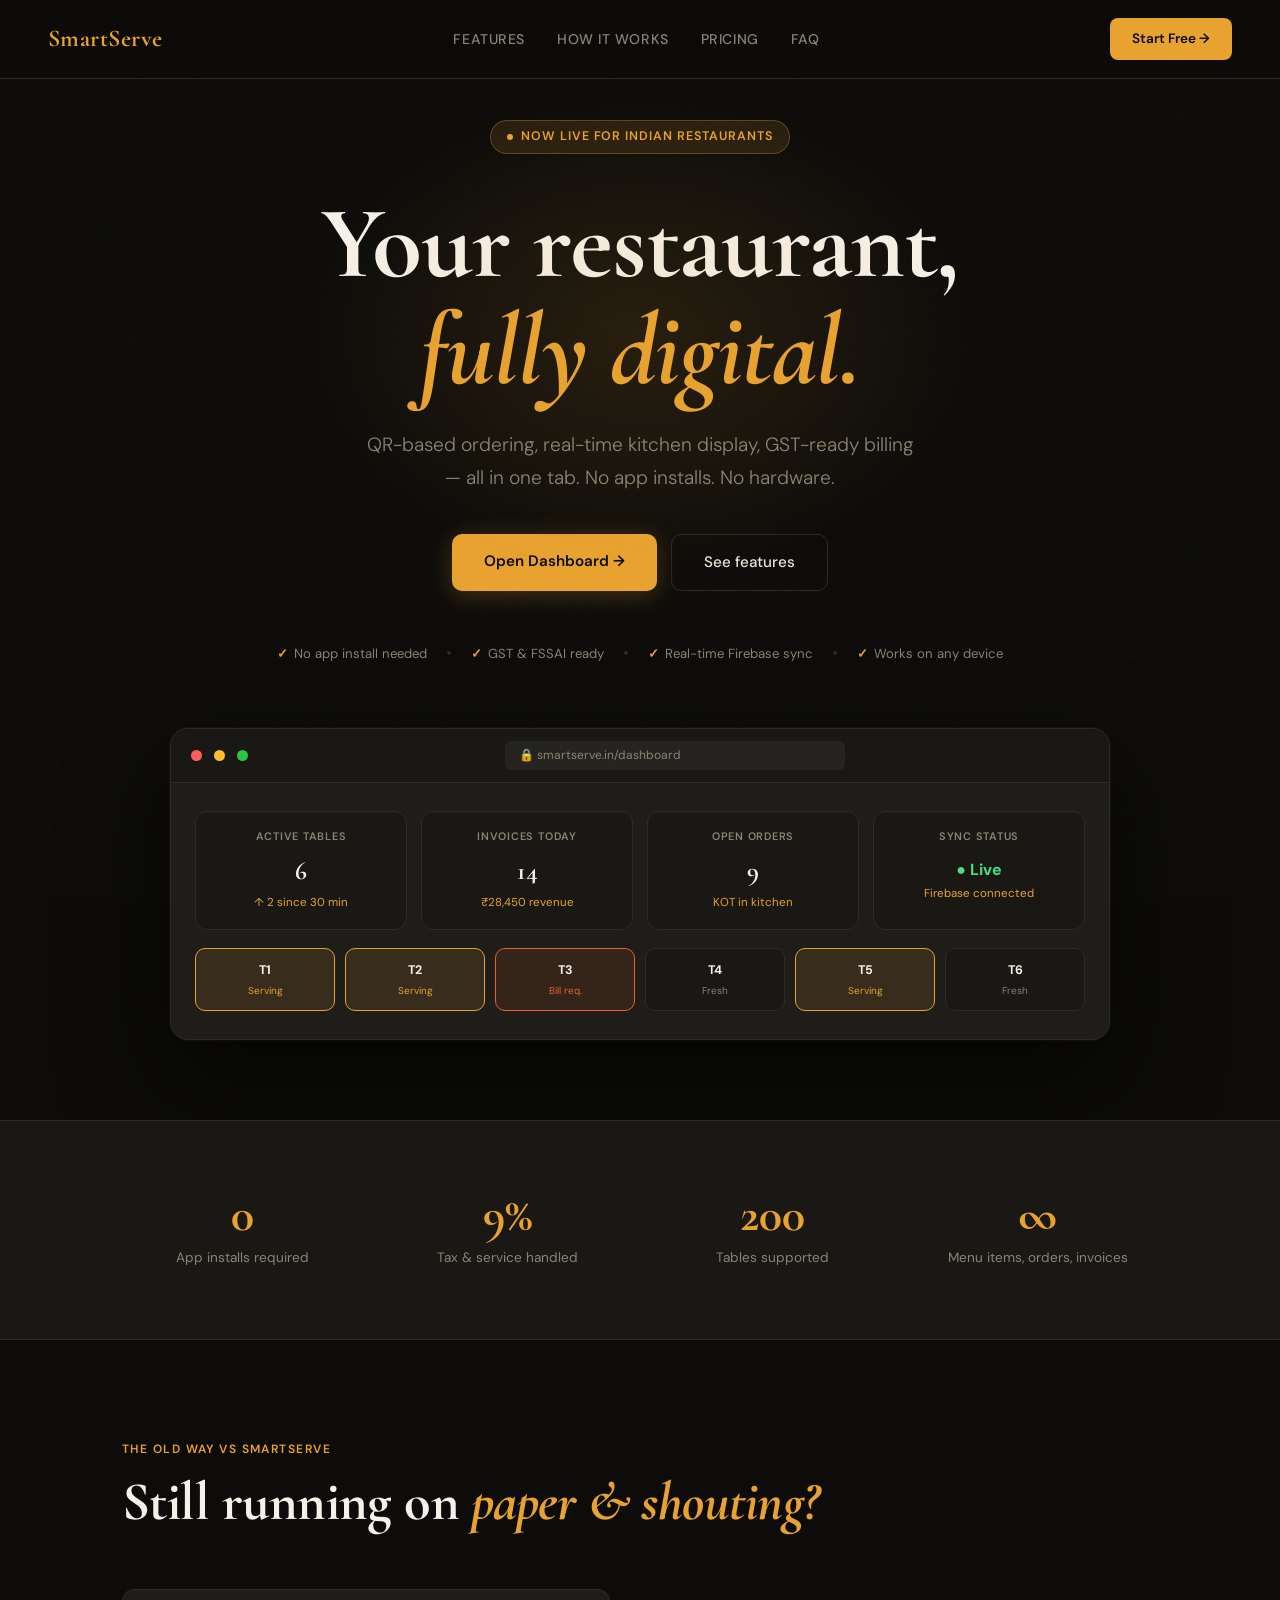
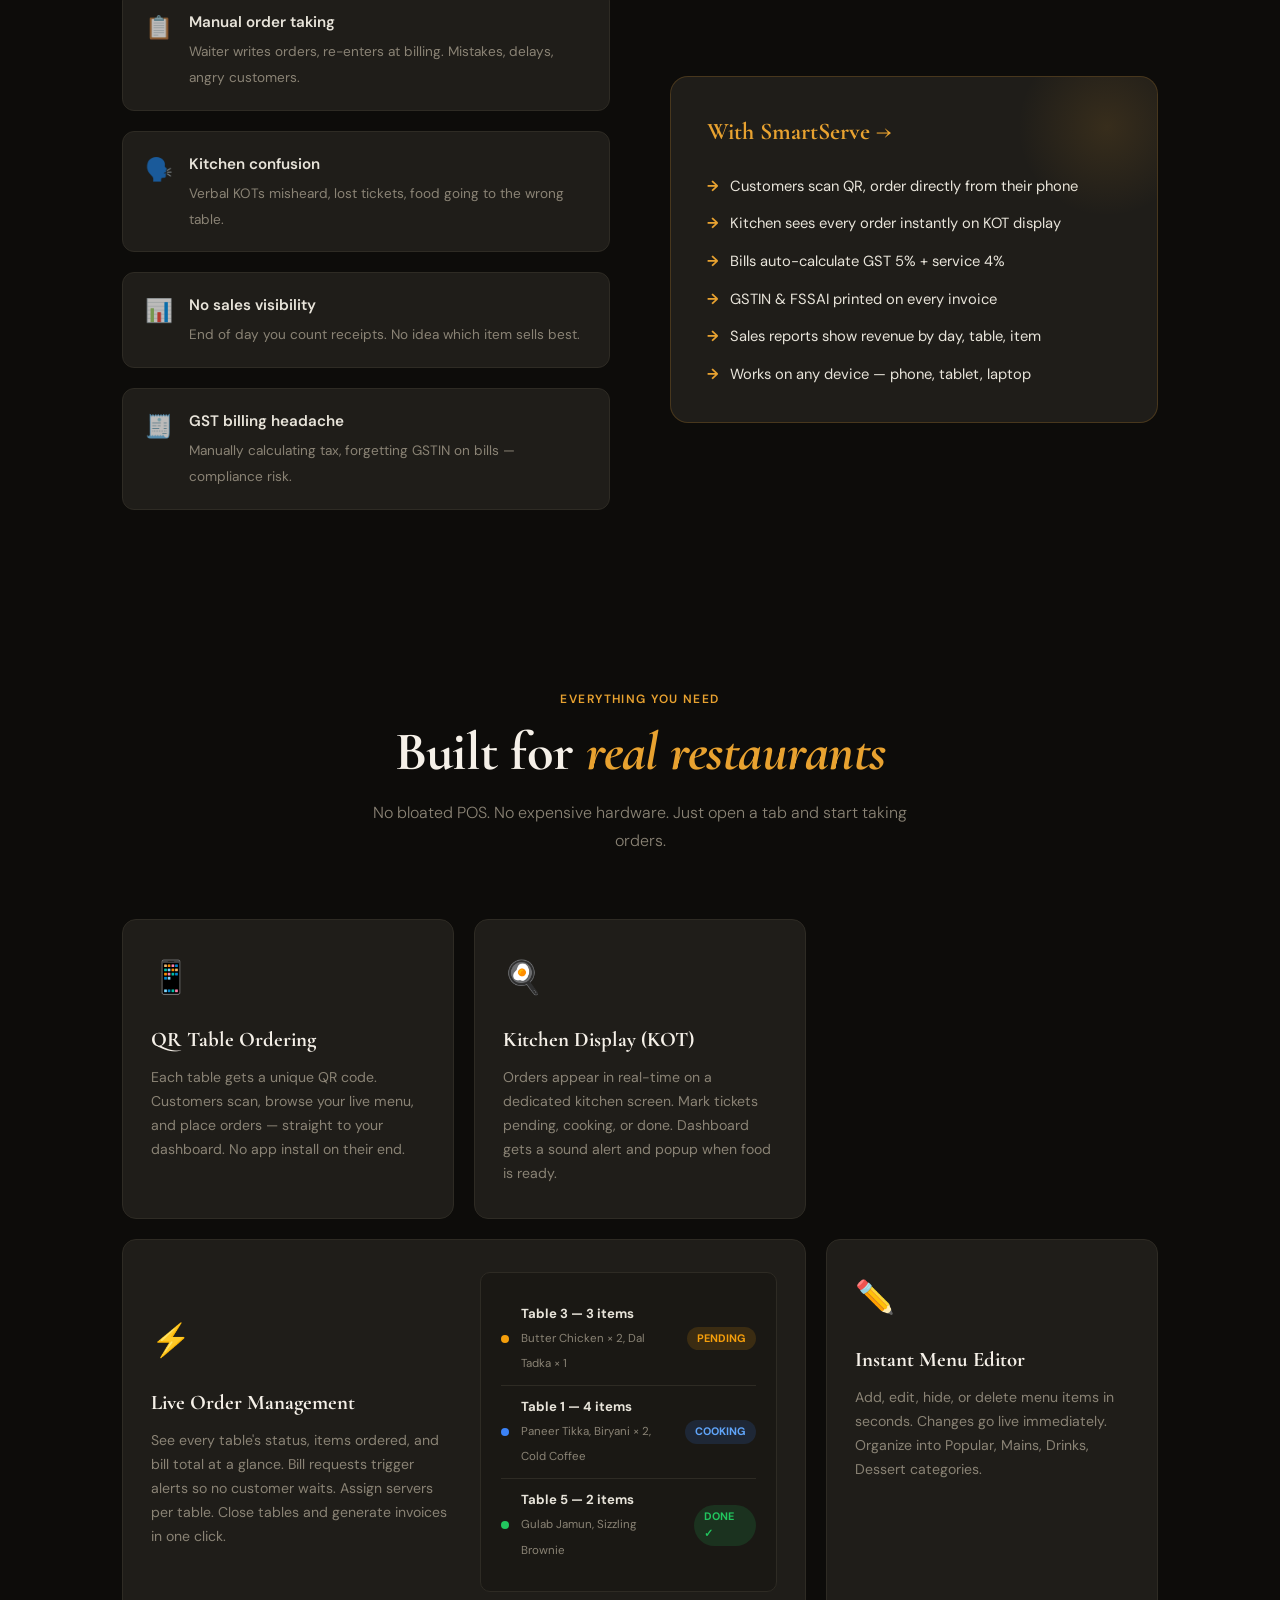
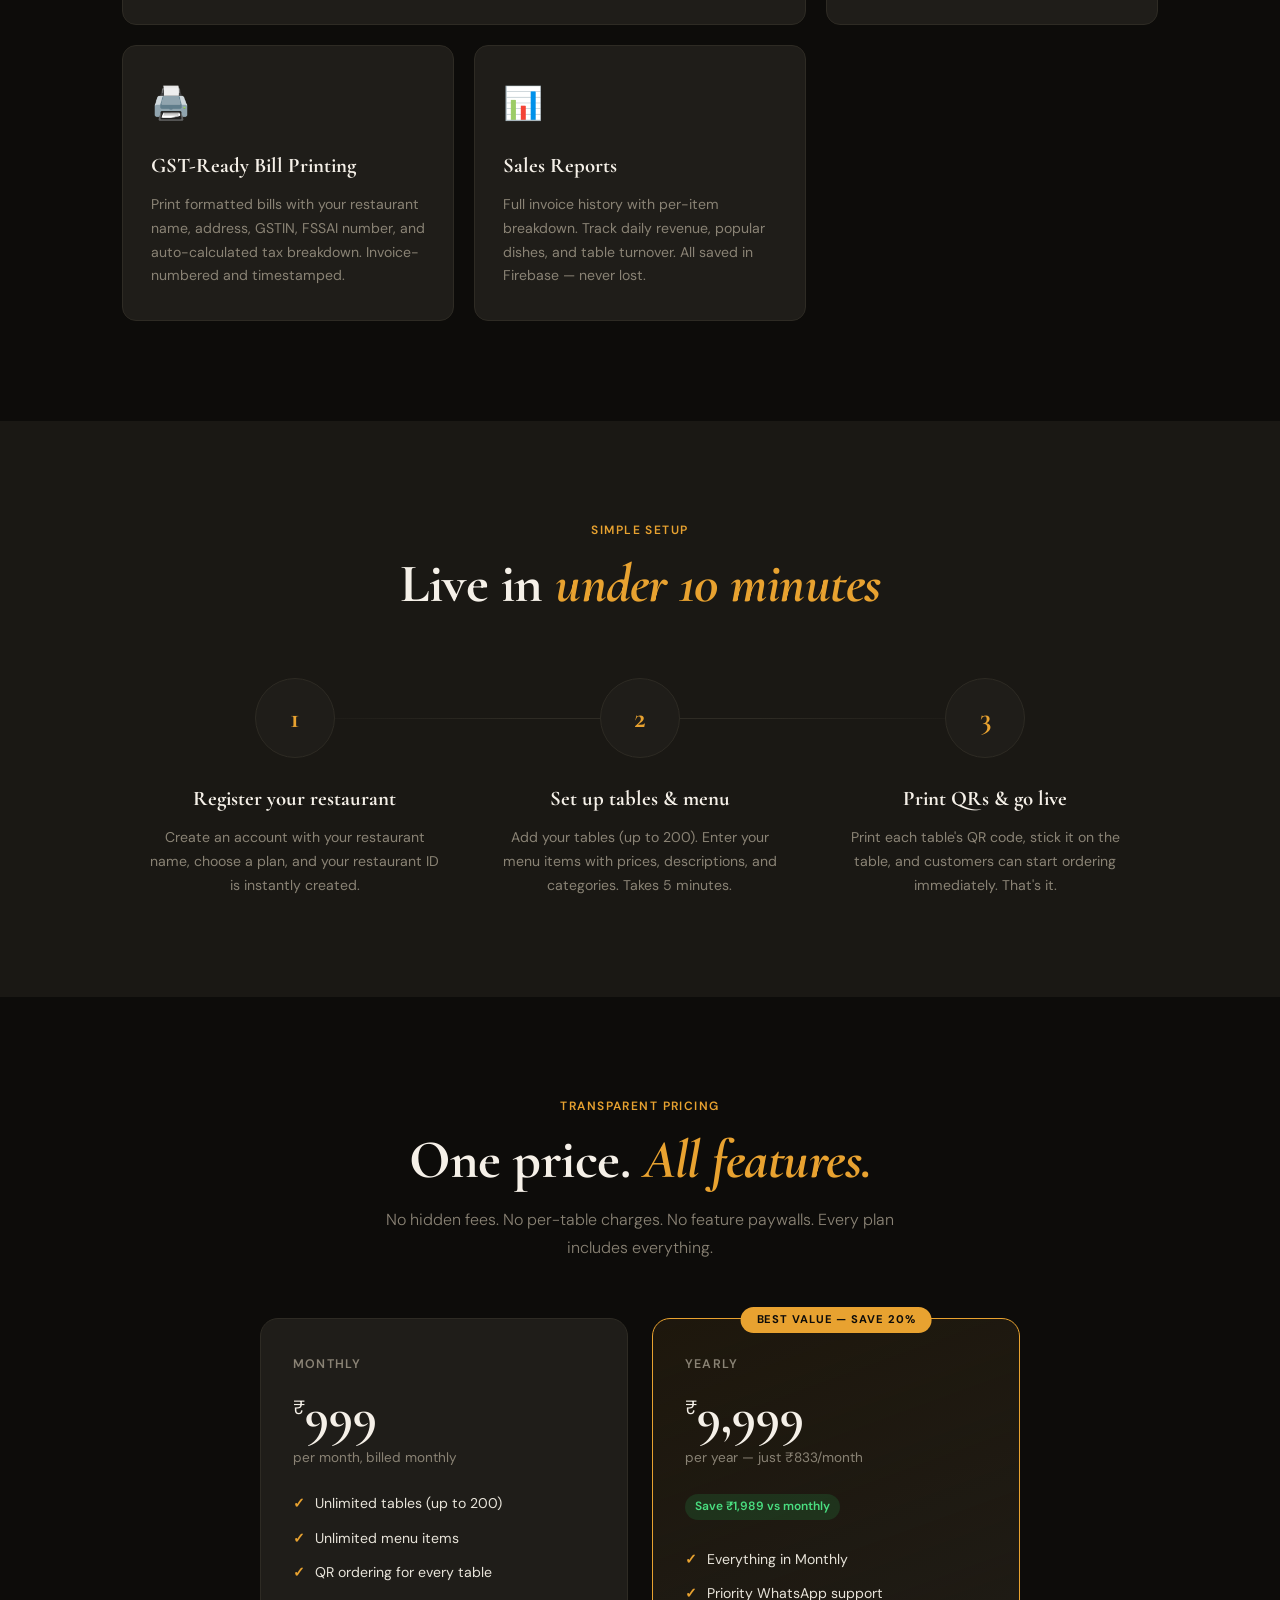
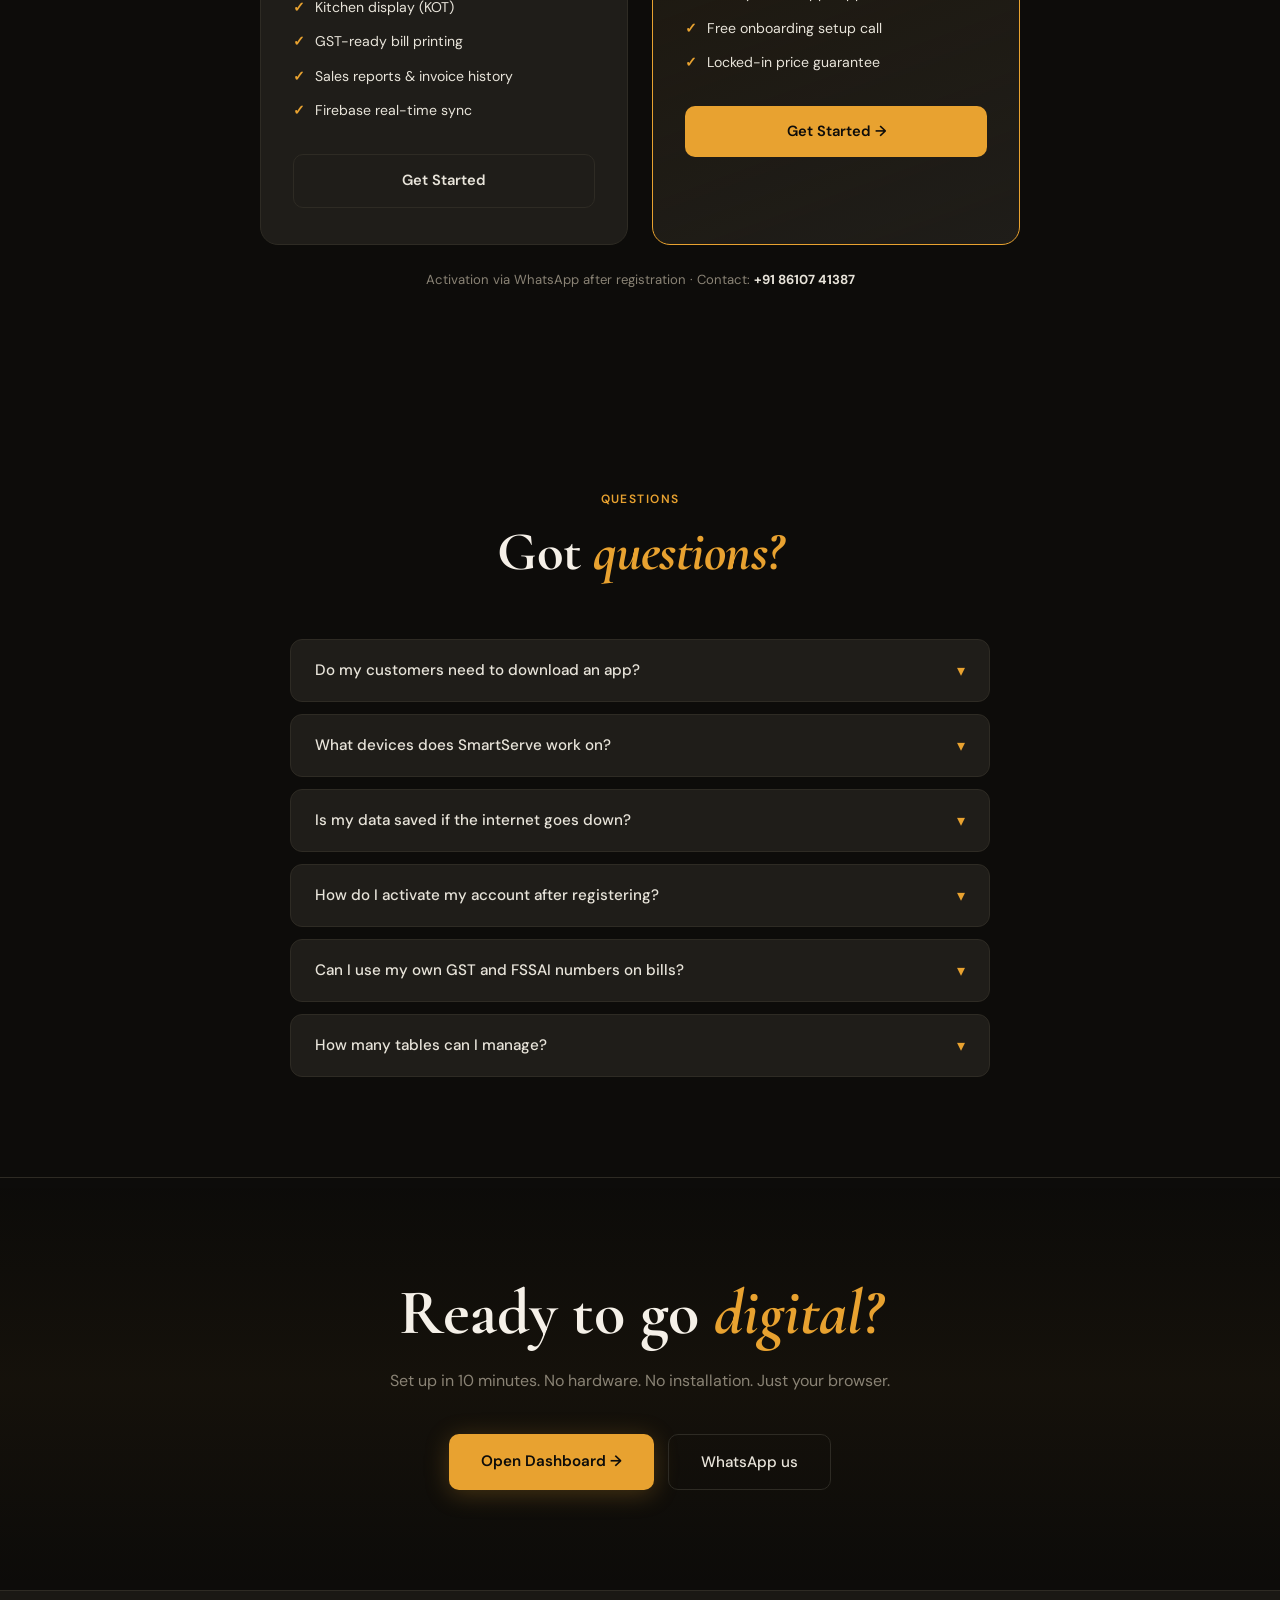
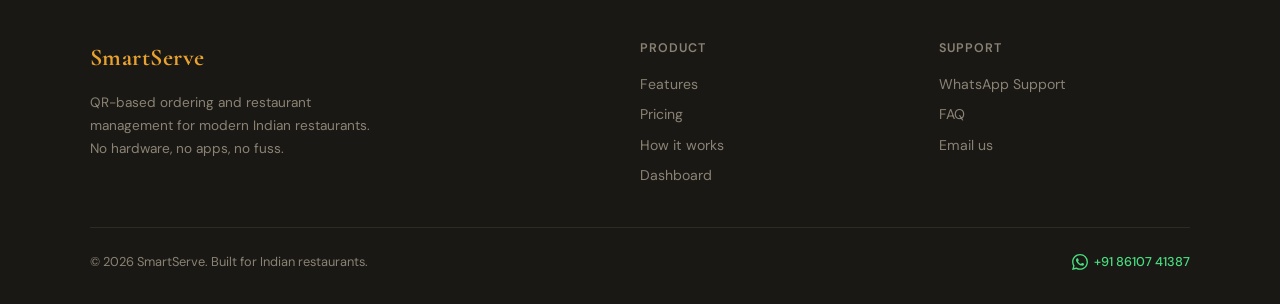
==== commit b2a5b088: "Rename smartserve-landing.html to index.html" ====
--- a/index.html
+++ b/index.html
@@ -1,607 +1,1166 @@
 <!doctype html>
 <html lang="en">
-  <head>
-    <meta charset="utf-8" />
-    <meta name="viewport" content="width=device-width, initial-scale=1" />
-    <title>SmartServe Dashboard</title>
-    <link rel="stylesheet" href="styles.css" />
-    <style>
-      /* ── Admin panel (inline, no separate page needed) ── */
-      #admin-panel {
-        position: fixed;
-        inset: 0;
-        background: var(--bg, #f5f4f0);
-        z-index: 200;
-        overflow-y: auto;
-        display: none;
-      }
-      #admin-panel.visible { display: block; }
-
-      .admin-shell {
-        max-width: 960px;
-        margin: 0 auto;
-        padding: 32px 20px 60px;
-      }
-      .admin-topbar {
-        display: flex;
-        align-items: center;
-        justify-content: space-between;
-        margin-bottom: 28px;
-        flex-wrap: wrap;
-        gap: 12px;
-      }
-      .admin-topbar h1 { font-size: 1.4rem; font-weight: 700; }
-      .admin-topbar .right { display: flex; gap: 10px; align-items: center; }
-      .eyebrow-sm {
-        font-size: 0.72rem;
-        font-weight: 600;
-        letter-spacing: .08em;
-        text-transform: uppercase;
-        color: var(--text-muted, #7a7670);
-        margin-bottom: 3px;
-      }
-
-      /* Stats strip */
-      .admin-stats {
-        display: flex;
-        gap: 12px;
-        margin-bottom: 24px;
-        flex-wrap: wrap;
-      }
-      .admin-stat {
-        background: #fff;
-        border-radius: 10px;
-        padding: 16px 20px;
-        flex: 1;
-        min-width: 110px;
-        border: 1.5px solid #e4e2da;
-      }
-      .admin-stat .lbl {
-        font-size: 0.72rem;
-        color: var(--text-muted, #7a7670);
-        font-weight: 600;
-        text-transform: uppercase;
-        letter-spacing: .05em;
-      }
-      .admin-stat .val {
-        font-size: 1.5rem;
-        font-weight: 700;
-        margin-top: 4px;
-      }
-
-      /* Sub cards */
-      .admin-cards-grid { display: grid; gap: 14px; }
-      .sub-card {
-        background: #fff;
-        border-radius: 12px;
-        border: 1.5px solid #e4e2da;
-        padding: 20px 22px;
-        display: grid;
-        grid-template-columns: 1fr auto;
-        gap: 12px 20px;
-        align-items: start;
-      }
-      .sub-card .s-name { font-weight: 700; font-size: 1rem; margin-bottom: 4px; }
-      .sub-card .s-meta { font-size: 0.8rem; color: var(--text-muted, #7a7670); line-height: 1.7; }
-      .sub-card .s-meta strong { color: #1a1a1a; }
-      .sub-card .s-actions { display: flex; flex-direction: column; gap: 8px; align-items: flex-end; }
-      .extend-row { display: flex; gap: 8px; align-items: center; }
-      .extend-row input[type=date] {
-        padding: 6px 10px;
-        border: 1.5px solid #e4e2da;
-        border-radius: 6px;
-        font-size: 0.8rem;
-        font-family: inherit;
-      }
-
-      /* Badges */
-      .sbadge {
-        display: inline-block;
-        padding: 3px 10px;
-        border-radius: 999px;
-        font-size: 0.72rem;
-        font-weight: 700;
-        letter-spacing: .04em;
-        text-transform: uppercase;
-      }
-      .sbadge.active  { background: #edf7f1; color: #1e8a4a; }
-      .sbadge.expired { background: #fef2f2; color: #c0392b; }
-      .sbadge.monthly { background: #eff6ff; color: #1d4ed8; }
-      .sbadge.yearly  { background: #f5f3ff; color: #6d28d9; }
-
-      /* Small buttons */
-      .btn-xs {
-        padding: 6px 14px;
-        border-radius: 6px;
-        font-size: 0.8rem;
-        font-weight: 600;
-        cursor: pointer;
-        border: none;
-        font-family: inherit;
-      }
-      .btn-activate { background: #1e8a4a; color: #fff; }
-      .btn-suspend  { background: #c0392b; color: #fff; }
-      .btn-admin-out {
-        background: transparent;
-        border: 1.5px solid #c8c5bb;
-        color: #1a1a1a;
-        padding: 6px 14px;
-        border-radius: 6px;
-        font-size: 0.8rem;
-        font-weight: 600;
-        cursor: pointer;
-        font-family: inherit;
-      }
-      .btn-admin-out:hover { background: #f1f0ec; }
-
-      .admin-empty { text-align: center; padding: 60px; color: var(--text-muted, #7a7670); }
-      .admin-msg {
-        font-size: 0.82rem;
-        padding: 8px 12px;
-        border-radius: 6px;
-        margin-top: -4px;
-      }
-      .admin-msg.error { background: #fef2f2; color: #c0392b; }
-      .admin-msg.info  { background: #edf7f1; color: #1e8a4a; }
-
-      /* ── Restaurant Details settings section ── */
-      .restaurant-details-form {
-        display: grid;
-        grid-template-columns: 1fr 1fr;
-        gap: 12px 20px;
-      }
-      .restaurant-details-form .wide-field { grid-column: 1 / -1; }
-      .restaurant-details-form label { display: flex; flex-direction: column; gap: 4px; font-size: 0.85rem; font-weight: 600; }
-      .restaurant-details-form input,
-      .restaurant-details-form textarea {
-        padding: 8px 12px;
-        border: 1.5px solid #e4e2da;
-        border-radius: 8px;
-        font-size: 0.9rem;
-        font-family: inherit;
-        background: #fff;
-      }
-      .restaurant-details-form textarea { resize: vertical; min-height: 64px; }
-      .details-save-msg {
-        font-size: 0.82rem;
-        color: #1e8a4a;
-        font-weight: 600;
-        min-height: 1.2em;
-      }
-      @media (max-width: 600px) {
-        .restaurant-details-form { grid-template-columns: 1fr; }
-        .restaurant-details-form .wide-field { grid-column: 1; }
-      }
-    </style>
-  </head>
-  <body>
-
-    <!-- ══════════════════════════════════════════════
-         LOGIN / REGISTER / ADMIN AUTH SCREEN
-    ══════════════════════════════════════════════ -->
-    <section id="login-screen" class="login-screen">
-      <div class="login-card">
-        <div>
-          <p class="eyebrow">Owner &amp; admin portal</p>
-          <h1>SmartServe</h1>
-        </div>
-
-        <!-- Three tabs: Sign In | Register | Admin -->
-        <div class="auth-tabs">
-          <button class="auth-tab active" id="tab-login"    type="button">Sign In</button>
-          <button class="auth-tab"        id="tab-register" type="button">Register</button>
-          <button class="auth-tab"        id="tab-admin"    type="button">Admin</button>
-        </div>
-
-        <!-- Login form -->
-        <form id="login-form" class="auth-form">
-          <label>Email<input id="staff-email" type="email" autocomplete="email" required /></label>
-          <label>Password<input id="staff-password" type="password" autocomplete="current-password" required /></label>
-          <button class="primary-action" type="submit">Sign In</button>
-          <p id="login-message" class="login-message">Use your owner account to sign in.</p>
-        </form>
-
-        <!-- Register form -->
-        <form id="register-form" class="auth-form hidden">
-          <label>Restaurant Name<input id="reg-restaurant" type="text" placeholder="e.g. Smart Cafe" required /></label>
-          <label>Your Name<input id="reg-name" type="text" placeholder="e.g. Ravi Kumar" required /></label>
-          <label>Email<input id="reg-email" type="email" autocomplete="email" required /></label>
-          <label>Password (min 6 chars)<input id="reg-password" type="password" autocomplete="new-password" minlength="6" required /></label>
-          <label>Subscription Plan
-            <select id="reg-plan" required>
-              <option value="monthly">Monthly — ₹999 / month</option>
-              <option value="yearly">Yearly — ₹9,999 / year (save 20%)</option>
-            </select>
-          </label>
-          <button class="primary-action" type="submit">Create Account</button>
-          <p id="register-message" class="login-message">You will be the owner of this restaurant.</p>
-        </form>
-
-        <!-- Admin login form -->
-        <form id="admin-login-form" class="auth-form hidden">
-          <label>Admin Email<input id="admin-email-input" type="email" autocomplete="email" required /></label>
-          <label>Admin Password<input id="admin-password-input" type="password" required /></label>
-          <button class="primary-action" type="submit">Sign In as Admin</button>
-          <p id="admin-login-message" class="login-message">Platform owner access only.</p>
-        </form>
-      </div>
-    </section>
-
-    <!-- ══════════════════════════════════════════════
-         ADMIN PANEL (slides over everything)
-    ══════════════════════════════════════════════ -->
-    <div id="admin-panel">
-      <div class="admin-shell">
-        <div class="admin-topbar">
+<head>
+  <meta charset="utf-8" />
+  <meta name="viewport" content="width=device-width, initial-scale=1" />
+  <title>SmartServe — QR Ordering & Restaurant Management</title>
+  <link rel="preconnect" href="https://fonts.googleapis.com" />
+  <link rel="preconnect" href="https://fonts.gstatic.com" crossorigin />
+  <link href="https://fonts.googleapis.com/css2?family=Cormorant+Garamond:ital,wght@0,400;0,600;0,700;1,400;1,600&family=DM+Sans:wght@300;400;500;600&display=swap" rel="stylesheet" />
+  <style>
+    *, *::before, *::after { box-sizing: border-box; margin: 0; padding: 0; }
+
+    :root {
+      --black:   #0d0c0a;
+      --ink:     #1a1814;
+      --card:    #1f1d19;
+      --border:  #2e2b24;
+      --amber:   #e8a230;
+      --amber2:  #f5c05a;
+      --amber-dim: rgba(232,162,48,0.12);
+      --amber-glow: rgba(232,162,48,0.06);
+      --cream:   #f5f0e8;
+      --text:    #e8e4da;
+      --muted:   #8a8375;
+      --radius:  14px;
+    }
+
+    html { scroll-behavior: smooth; }
+
+    body {
+      background: var(--black);
+      color: var(--text);
+      font-family: 'DM Sans', sans-serif;
+      font-weight: 400;
+      line-height: 1.6;
+      overflow-x: hidden;
+    }
+
+    /* ── Noise texture overlay ── */
+    body::before {
+      content: '';
+      position: fixed;
+      inset: 0;
+      background-image: url("data:image/svg+xml,%3Csvg viewBox='0 0 256 256' xmlns='http://www.w3.org/2000/svg'%3E%3Cfilter id='noise'%3E%3CfeTurbulence type='fractalNoise' baseFrequency='0.9' numOctaves='4' stitchTiles='stitch'/%3E%3C/filter%3E%3Crect width='100%25' height='100%25' filter='url(%23noise)' opacity='0.04'/%3E%3C/svg%3E");
+      pointer-events: none;
+      z-index: 0;
+      opacity: 0.5;
+    }
+
+    /* ─────────────── NAV ─────────────── */
+    nav {
+      position: fixed;
+      top: 0; left: 0; right: 0;
+      z-index: 100;
+      display: flex;
+      align-items: center;
+      justify-content: space-between;
+      padding: 18px 48px;
+      background: rgba(13,12,10,0.82);
+      backdrop-filter: blur(16px);
+      border-bottom: 1px solid var(--border);
+    }
+    .nav-logo {
+      font-family: 'Cormorant Garamond', serif;
+      font-size: 1.5rem;
+      font-weight: 700;
+      color: var(--amber);
+      letter-spacing: 0.02em;
+      text-decoration: none;
+    }
+    .nav-links {
+      display: flex;
+      gap: 32px;
+      list-style: none;
+    }
+    .nav-links a {
+      color: var(--muted);
+      text-decoration: none;
+      font-size: 0.88rem;
+      font-weight: 500;
+      letter-spacing: 0.04em;
+      text-transform: uppercase;
+      transition: color 0.2s;
+    }
+    .nav-links a:hover { color: var(--text); }
+    .nav-cta {
+      background: var(--amber);
+      color: var(--black);
+      border: none;
+      padding: 10px 22px;
+      border-radius: 8px;
+      font-size: 0.85rem;
+      font-weight: 600;
+      font-family: 'DM Sans', sans-serif;
+      cursor: pointer;
+      text-decoration: none;
+      transition: background 0.2s, transform 0.15s;
+    }
+    .nav-cta:hover { background: var(--amber2); transform: translateY(-1px); }
+
+    @media (max-width: 768px) {
+      nav { padding: 14px 20px; }
+      .nav-links { display: none; }
+    }
+
+    /* ─────────────── HERO ─────────────── */
+    .hero {
+      min-height: 100vh;
+      display: flex;
+      flex-direction: column;
+      align-items: center;
+      justify-content: center;
+      text-align: center;
+      padding: 120px 24px 80px;
+      position: relative;
+      overflow: hidden;
+    }
+
+    /* Radial glow behind hero */
+    .hero::after {
+      content: '';
+      position: absolute;
+      top: 30%;
+      left: 50%;
+      transform: translate(-50%, -50%);
+      width: 700px;
+      height: 500px;
+      background: radial-gradient(ellipse, rgba(232,162,48,0.12) 0%, transparent 70%);
+      pointer-events: none;
+    }
+
+    .hero-badge {
+      display: inline-flex;
+      align-items: center;
+      gap: 8px;
+      background: var(--amber-dim);
+      border: 1px solid rgba(232,162,48,0.3);
+      color: var(--amber);
+      font-size: 0.78rem;
+      font-weight: 600;
+      letter-spacing: 0.08em;
+      text-transform: uppercase;
+      padding: 6px 16px;
+      border-radius: 999px;
+      margin-bottom: 36px;
+      animation: fadeUp 0.6s ease both;
+    }
+    .hero-badge::before {
+      content: '';
+      width: 6px; height: 6px;
+      background: var(--amber);
+      border-radius: 50%;
+      animation: pulse 2s infinite;
+    }
+    @keyframes pulse {
+      0%, 100% { opacity: 1; transform: scale(1); }
+      50% { opacity: 0.5; transform: scale(0.7); }
+    }
+
+    .hero h1 {
+      font-family: 'Cormorant Garamond', serif;
+      font-size: clamp(3.2rem, 8vw, 7rem);
+      font-weight: 700;
+      line-height: 1.05;
+      letter-spacing: -0.01em;
+      color: var(--cream);
+      max-width: 900px;
+      animation: fadeUp 0.7s 0.1s ease both;
+    }
+    .hero h1 em {
+      font-style: italic;
+      color: var(--amber);
+    }
+
+    .hero-sub {
+      font-size: clamp(1rem, 2vw, 1.2rem);
+      color: var(--muted);
+      max-width: 560px;
+      margin-top: 24px;
+      line-height: 1.7;
+      font-weight: 300;
+      animation: fadeUp 0.7s 0.2s ease both;
+    }
+
+    .hero-actions {
+      display: flex;
+      gap: 14px;
+      margin-top: 40px;
+      flex-wrap: wrap;
+      justify-content: center;
+      animation: fadeUp 0.7s 0.3s ease both;
+    }
+    .btn-primary {
+      background: var(--amber);
+      color: var(--black);
+      padding: 15px 32px;
+      border-radius: 10px;
+      font-size: 0.95rem;
+      font-weight: 600;
+      text-decoration: none;
+      border: none;
+      cursor: pointer;
+      font-family: 'DM Sans', sans-serif;
+      transition: background 0.2s, transform 0.15s, box-shadow 0.2s;
+      box-shadow: 0 4px 24px rgba(232,162,48,0.25);
+    }
+    .btn-primary:hover {
+      background: var(--amber2);
+      transform: translateY(-2px);
+      box-shadow: 0 8px 32px rgba(232,162,48,0.35);
+    }
+    .btn-ghost {
+      background: transparent;
+      color: var(--text);
+      padding: 15px 32px;
+      border-radius: 10px;
+      font-size: 0.95rem;
+      font-weight: 500;
+      text-decoration: none;
+      border: 1.5px solid var(--border);
+      cursor: pointer;
+      font-family: 'DM Sans', sans-serif;
+      transition: border-color 0.2s, color 0.2s;
+    }
+    .btn-ghost:hover { border-color: var(--muted); color: var(--cream); }
+
+    .hero-trust {
+      display: flex;
+      align-items: center;
+      gap: 20px;
+      margin-top: 52px;
+      color: var(--muted);
+      font-size: 0.82rem;
+      animation: fadeUp 0.7s 0.4s ease both;
+      flex-wrap: wrap;
+      justify-content: center;
+    }
+    .hero-trust span { display: flex; align-items: center; gap: 6px; }
+    .hero-trust span::before { content: '✓'; color: var(--amber); font-weight: 700; }
+    .hero-sep { width: 4px; height: 4px; background: var(--border); border-radius: 50%; }
+
+    /* ── Dashboard mockup ── */
+    .hero-mockup {
+      position: relative;
+      margin-top: 64px;
+      width: 100%;
+      max-width: 940px;
+      animation: fadeUp 0.9s 0.5s ease both;
+    }
+    .mockup-frame {
+      background: var(--card);
+      border: 1px solid var(--border);
+      border-radius: 18px;
+      overflow: hidden;
+      box-shadow: 0 40px 100px rgba(0,0,0,0.6), 0 0 0 1px rgba(232,162,48,0.06);
+    }
+    .mockup-bar {
+      background: var(--ink);
+      border-bottom: 1px solid var(--border);
+      padding: 12px 20px;
+      display: flex;
+      align-items: center;
+      gap: 12px;
+    }
+    .dot { width: 11px; height: 11px; border-radius: 50%; }
+    .dot-r { background: #ff5f57; }
+    .dot-y { background: #febc2e; }
+    .dot-g { background: #28c840; }
+    .mockup-bar-url {
+      flex: 1;
+      background: rgba(255,255,255,0.05);
+      border-radius: 6px;
+      padding: 5px 14px;
+      font-size: 0.75rem;
+      color: var(--muted);
+      display: flex;
+      align-items: center;
+      gap: 6px;
+      max-width: 340px;
+      margin: 0 auto;
+    }
+    .mockup-body {
+      padding: 28px 24px;
+      display: grid;
+      grid-template-columns: repeat(4, 1fr);
+      gap: 14px;
+    }
+    .m-stat {
+      background: var(--ink);
+      border: 1px solid var(--border);
+      border-radius: 12px;
+      padding: 16px;
+    }
+    .m-stat .m-lbl { font-size: 0.68rem; color: var(--muted); text-transform: uppercase; letter-spacing: 0.07em; font-weight: 600; }
+    .m-stat .m-val { font-size: 1.6rem; font-weight: 700; color: var(--cream); margin-top: 6px; font-family: 'Cormorant Garamond', serif; }
+    .m-stat .m-sub { font-size: 0.72rem; color: var(--amber); margin-top: 2px; }
+
+    .mockup-tables {
+      grid-column: 1 / -1;
+      display: grid;
+      grid-template-columns: repeat(6, 1fr);
+      gap: 10px;
+      margin-top: 4px;
+    }
+    .m-table {
+      background: var(--ink);
+      border: 1px solid var(--border);
+      border-radius: 10px;
+      padding: 12px 10px;
+      text-align: center;
+    }
+    .m-table.active { border-color: var(--amber); background: var(--amber-dim); }
+    .m-table.bill   { border-color: #e8622a; background: rgba(232,98,42,0.1); }
+    .m-table .t-id  { font-size: 0.78rem; font-weight: 700; color: var(--cream); }
+    .m-table .t-st  { font-size: 0.62rem; color: var(--muted); margin-top: 2px; }
+    .m-table.active .t-st { color: var(--amber); }
+    .m-table.bill .t-st { color: #e8622a; }
+
+    @keyframes fadeUp {
+      from { opacity: 0; transform: translateY(24px); }
+      to   { opacity: 1; transform: translateY(0); }
+    }
+
+    /* ─────────────── SECTION COMMON ─────────────── */
+    section { position: relative; z-index: 1; }
+    .section-inner {
+      max-width: 1100px;
+      margin: 0 auto;
+      padding: 0 32px;
+    }
+    .section-label {
+      font-size: 0.75rem;
+      font-weight: 600;
+      letter-spacing: 0.12em;
+      text-transform: uppercase;
+      color: var(--amber);
+      margin-bottom: 14px;
+    }
+    .section-title {
+      font-family: 'Cormorant Garamond', serif;
+      font-size: clamp(2.2rem, 5vw, 3.4rem);
+      font-weight: 700;
+      color: var(--cream);
+      line-height: 1.1;
+      letter-spacing: -0.01em;
+    }
+    .section-title em { font-style: italic; color: var(--amber); }
+    .section-body {
+      font-size: 1rem;
+      color: var(--muted);
+      line-height: 1.75;
+      max-width: 560px;
+      margin-top: 16px;
+      font-weight: 300;
+    }
+
+    /* ─────────────── PROBLEM ─────────────── */
+    .problem { padding: 100px 0 80px; }
+    .problem-grid {
+      display: grid;
+      grid-template-columns: 1fr 1fr;
+      gap: 60px;
+      align-items: center;
+      margin-top: 56px;
+    }
+    .problem-pains { display: flex; flex-direction: column; gap: 20px; }
+    .pain-item {
+      display: flex;
+      align-items: flex-start;
+      gap: 16px;
+      background: var(--card);
+      border: 1px solid var(--border);
+      border-radius: 12px;
+      padding: 20px 22px;
+    }
+    .pain-icon { font-size: 1.4rem; flex-shrink: 0; opacity: 0.7; }
+    .pain-text strong { display: block; color: var(--text); font-weight: 600; font-size: 0.95rem; margin-bottom: 4px; }
+    .pain-text span { font-size: 0.85rem; color: var(--muted); }
+
+    .problem-after {
+      background: var(--card);
+      border: 1px solid rgba(232,162,48,0.2);
+      border-radius: 18px;
+      padding: 36px;
+      position: relative;
+      overflow: hidden;
+    }
+    .problem-after::before {
+      content: '';
+      position: absolute;
+      top: -40px; right: -40px;
+      width: 180px; height: 180px;
+      background: radial-gradient(circle, rgba(232,162,48,0.12) 0%, transparent 70%);
+    }
+    .after-title {
+      font-family: 'Cormorant Garamond', serif;
+      font-size: 1.5rem;
+      font-weight: 700;
+      color: var(--amber);
+      margin-bottom: 24px;
+    }
+    .after-list { list-style: none; display: flex; flex-direction: column; gap: 14px; }
+    .after-list li {
+      display: flex;
+      align-items: center;
+      gap: 12px;
+      font-size: 0.92rem;
+      color: var(--text);
+    }
+    .after-list li::before {
+      content: '→';
+      color: var(--amber);
+      font-weight: 700;
+      flex-shrink: 0;
+    }
+
+    @media (max-width: 768px) {
+      .problem-grid { grid-template-columns: 1fr; gap: 36px; }
+    }
+
+    /* ─────────────── FEATURES ─────────────── */
+    .features { padding: 100px 0; }
+    .features-head { text-align: center; margin-bottom: 64px; }
+    .features-head .section-body { margin: 16px auto 0; }
+
+    .features-grid {
+      display: grid;
+      grid-template-columns: repeat(3, 1fr);
+      gap: 20px;
+    }
+    .feat-card {
+      background: var(--card);
+      border: 1px solid var(--border);
+      border-radius: var(--radius);
+      padding: 32px 28px;
+      transition: border-color 0.25s, transform 0.2s;
+      position: relative;
+      overflow: hidden;
+    }
+    .feat-card:hover { border-color: rgba(232,162,48,0.4); transform: translateY(-4px); }
+    .feat-card::before {
+      content: '';
+      position: absolute;
+      top: 0; left: 0; right: 0;
+      height: 2px;
+      background: linear-gradient(90deg, transparent, var(--amber), transparent);
+      opacity: 0;
+      transition: opacity 0.3s;
+    }
+    .feat-card:hover::before { opacity: 1; }
+    .feat-icon {
+      font-size: 2rem;
+      margin-bottom: 20px;
+      display: block;
+    }
+    .feat-card h3 {
+      font-family: 'Cormorant Garamond', serif;
+      font-size: 1.3rem;
+      font-weight: 700;
+      color: var(--cream);
+      margin-bottom: 10px;
+    }
+    .feat-card p {
+      font-size: 0.88rem;
+      color: var(--muted);
+      line-height: 1.7;
+    }
+
+    /* Wide card */
+    .feat-card.wide {
+      grid-column: span 2;
+      display: grid;
+      grid-template-columns: 1fr 1fr;
+      gap: 32px;
+      align-items: center;
+    }
+    .feat-card.wide .feat-visual {
+      background: var(--ink);
+      border-radius: 10px;
+      padding: 20px;
+      border: 1px solid var(--border);
+    }
+    .kot-row {
+      display: flex;
+      align-items: center;
+      gap: 12px;
+      padding: 10px 0;
+      border-bottom: 1px solid var(--border);
+    }
+    .kot-row:last-child { border-bottom: none; }
+    .kot-dot { width: 8px; height: 8px; border-radius: 50%; flex-shrink: 0; }
+    .kot-dot.pending  { background: #f59e0b; }
+    .kot-dot.cooking  { background: #3b82f6; animation: blink 1.2s infinite; }
+    .kot-dot.done     { background: #22c55e; }
+    @keyframes blink { 50% { opacity: 0.3; } }
+    .kot-info strong { display: block; font-size: 0.82rem; color: var(--text); }
+    .kot-info span   { font-size: 0.72rem; color: var(--muted); }
+    .kot-badge {
+      margin-left: auto;
+      padding: 3px 10px;
+      border-radius: 99px;
+      font-size: 0.68rem;
+      font-weight: 700;
+      text-transform: uppercase;
+    }
+    .kot-badge.pending  { background: rgba(245,158,11,0.15); color: #f59e0b; }
+    .kot-badge.cooking  { background: rgba(59,130,246,0.15); color: #60a5fa; }
+    .kot-badge.done     { background: rgba(34,197,94,0.15);  color: #22c55e; }
+
+    @media (max-width: 900px) {
+      .features-grid { grid-template-columns: 1fr 1fr; }
+      .feat-card.wide { grid-column: 1 / -1; grid-template-columns: 1fr; }
+    }
+    @media (max-width: 600px) {
+      .features-grid { grid-template-columns: 1fr; }
+      .feat-card.wide { grid-column: 1; }
+    }
+
+    /* ─────────────── HOW IT WORKS ─────────────── */
+    .how { padding: 100px 0; background: var(--ink); }
+    .how-inner { max-width: 1100px; margin: 0 auto; padding: 0 32px; }
+    .how-head { text-align: center; margin-bottom: 64px; }
+    .how-steps {
+      display: grid;
+      grid-template-columns: repeat(3, 1fr);
+      gap: 0;
+      position: relative;
+    }
+    .how-steps::before {
+      content: '';
+      position: absolute;
+      top: 40px; left: 15%;
+      width: 70%;
+      height: 1px;
+      background: linear-gradient(90deg, transparent, var(--border), var(--border), transparent);
+    }
+    .how-step { text-align: center; padding: 0 24px; }
+    .step-num {
+      width: 80px; height: 80px;
+      background: var(--card);
+      border: 1px solid var(--border);
+      border-radius: 50%;
+      display: flex;
+      align-items: center;
+      justify-content: center;
+      font-family: 'Cormorant Garamond', serif;
+      font-size: 1.8rem;
+      font-weight: 700;
+      color: var(--amber);
+      margin: 0 auto 24px;
+      position: relative;
+      z-index: 1;
+    }
+    .how-step h3 {
+      font-family: 'Cormorant Garamond', serif;
+      font-size: 1.3rem;
+      font-weight: 700;
+      color: var(--cream);
+      margin-bottom: 10px;
+    }
+    .how-step p { font-size: 0.88rem; color: var(--muted); line-height: 1.7; }
+
+    @media (max-width: 600px) {
+      .how-steps { grid-template-columns: 1fr; gap: 40px; }
+      .how-steps::before { display: none; }
+    }
+
+    /* ─────────────── PRICING ─────────────── */
+    .pricing { padding: 100px 0; }
+    .pricing-head { text-align: center; margin-bottom: 56px; }
+    .pricing-grid {
+      display: grid;
+      grid-template-columns: 1fr 1fr;
+      gap: 24px;
+      max-width: 760px;
+      margin: 0 auto;
+    }
+    .plan-card {
+      background: var(--card);
+      border: 1px solid var(--border);
+      border-radius: 18px;
+      padding: 36px 32px;
+      position: relative;
+      transition: transform 0.2s;
+    }
+    .plan-card:hover { transform: translateY(-4px); }
+    .plan-card.recommended {
+      border-color: var(--amber);
+      background: linear-gradient(160deg, rgba(232,162,48,0.08), var(--card));
+    }
+    .plan-rec-badge {
+      position: absolute;
+      top: -12px;
+      left: 50%;
+      transform: translateX(-50%);
+      background: var(--amber);
+      color: var(--black);
+      font-size: 0.7rem;
+      font-weight: 700;
+      letter-spacing: 0.08em;
+      text-transform: uppercase;
+      padding: 4px 16px;
+      border-radius: 999px;
+      white-space: nowrap;
+    }
+    .plan-name {
+      font-size: 0.78rem;
+      font-weight: 600;
+      letter-spacing: 0.1em;
+      text-transform: uppercase;
+      color: var(--muted);
+      margin-bottom: 16px;
+    }
+    .plan-price {
+      font-family: 'Cormorant Garamond', serif;
+      font-size: 3.2rem;
+      font-weight: 700;
+      color: var(--cream);
+      line-height: 1;
+      margin-bottom: 4px;
+    }
+    .plan-price sup {
+      font-size: 1.2rem;
+      vertical-align: super;
+      font-family: 'DM Sans', sans-serif;
+      font-weight: 400;
+    }
+    .plan-period {
+      font-size: 0.85rem;
+      color: var(--muted);
+      margin-bottom: 24px;
+    }
+    .plan-save {
+      display: inline-block;
+      background: rgba(34,197,94,0.15);
+      color: #4ade80;
+      font-size: 0.75rem;
+      font-weight: 600;
+      padding: 3px 10px;
+      border-radius: 999px;
+      margin-bottom: 28px;
+    }
+    .plan-features { list-style: none; display: flex; flex-direction: column; gap: 12px; margin-bottom: 32px; }
+    .plan-features li {
+      display: flex;
+      align-items: center;
+      gap: 10px;
+      font-size: 0.88rem;
+      color: var(--text);
+    }
+    .plan-features li::before { content: '✓'; color: var(--amber); font-weight: 700; }
+    .plan-cta {
+      width: 100%;
+      padding: 14px;
+      border-radius: 10px;
+      font-size: 0.92rem;
+      font-weight: 600;
+      font-family: 'DM Sans', sans-serif;
+      cursor: pointer;
+      text-decoration: none;
+      display: block;
+      text-align: center;
+      transition: all 0.2s;
+      border: none;
+    }
+    .plan-cta.primary { background: var(--amber); color: var(--black); }
+    .plan-cta.primary:hover { background: var(--amber2); transform: translateY(-1px); }
+    .plan-cta.outline { background: transparent; border: 1.5px solid var(--border); color: var(--text); }
+    .plan-cta.outline:hover { border-color: var(--amber); color: var(--amber); }
+
+    @media (max-width: 600px) {
+      .pricing-grid { grid-template-columns: 1fr; }
+    }
+
+    /* ─────────────── STATS BAND ─────────────── */
+    .stats-band { background: var(--ink); padding: 70px 0; border-top: 1px solid var(--border); border-bottom: 1px solid var(--border); }
+    .stats-inner { max-width: 1100px; margin: 0 auto; padding: 0 32px; display: grid; grid-template-columns: repeat(4, 1fr); gap: 24px; text-align: center; }
+    .stat-item .num {
+      font-family: 'Cormorant Garamond', serif;
+      font-size: 3rem;
+      font-weight: 700;
+      color: var(--amber);
+      line-height: 1;
+    }
+    .stat-item .lbl { font-size: 0.85rem; color: var(--muted); margin-top: 8px; }
+
+    @media (max-width: 600px) {
+      .stats-inner { grid-template-columns: 1fr 1fr; }
+    }
+
+    /* ─────────────── FAQ ─────────────── */
+    .faq { padding: 100px 0; }
+    .faq-head { text-align: center; margin-bottom: 56px; }
+    .faq-list { max-width: 700px; margin: 0 auto; display: flex; flex-direction: column; gap: 12px; }
+    .faq-item {
+      background: var(--card);
+      border: 1px solid var(--border);
+      border-radius: 12px;
+      overflow: hidden;
+    }
+    .faq-q {
+      width: 100%;
+      text-align: left;
+      background: none;
+      border: none;
+      padding: 20px 24px;
+      display: flex;
+      justify-content: space-between;
+      align-items: center;
+      cursor: pointer;
+      color: var(--text);
+      font-size: 0.95rem;
+      font-weight: 500;
+      font-family: 'DM Sans', sans-serif;
+      gap: 16px;
+    }
+    .faq-q:hover { color: var(--cream); }
+    .faq-arrow { color: var(--amber); font-size: 1rem; transition: transform 0.25s; flex-shrink: 0; }
+    .faq-item.open .faq-arrow { transform: rotate(180deg); }
+    .faq-a {
+      max-height: 0;
+      overflow: hidden;
+      transition: max-height 0.35s ease, padding 0.25s;
+      font-size: 0.88rem;
+      color: var(--muted);
+      line-height: 1.75;
+      padding: 0 24px;
+    }
+    .faq-item.open .faq-a { max-height: 300px; padding: 0 24px 20px; }
+
+    /* ─────────────── CTA BAND ─────────────── */
+    .cta-band {
+      padding: 100px 0;
+      text-align: center;
+      background: linear-gradient(180deg, transparent 0%, rgba(232,162,48,0.04) 50%, transparent 100%);
+      border-top: 1px solid var(--border);
+    }
+    .cta-band h2 {
+      font-family: 'Cormorant Garamond', serif;
+      font-size: clamp(2.4rem, 5vw, 4rem);
+      font-weight: 700;
+      color: var(--cream);
+      line-height: 1.1;
+      margin-bottom: 20px;
+    }
+    .cta-band h2 em { font-style: italic; color: var(--amber); }
+    .cta-band p { color: var(--muted); font-size: 1rem; margin-bottom: 40px; }
+
+    /* ─────────────── FOOTER ─────────────── */
+    footer {
+      background: var(--ink);
+      border-top: 1px solid var(--border);
+      padding: 48px 32px 32px;
+    }
+    .footer-inner {
+      max-width: 1100px;
+      margin: 0 auto;
+      display: grid;
+      grid-template-columns: 2fr 1fr 1fr;
+      gap: 48px;
+    }
+    .footer-brand .nav-logo { display: block; margin-bottom: 14px; }
+    .footer-brand p { font-size: 0.85rem; color: var(--muted); max-width: 280px; line-height: 1.7; }
+    .footer-col h4 { font-size: 0.78rem; font-weight: 600; letter-spacing: 0.08em; text-transform: uppercase; color: var(--muted); margin-bottom: 14px; }
+    .footer-col a { display: block; font-size: 0.88rem; color: var(--muted); text-decoration: none; margin-bottom: 8px; transition: color 0.2s; }
+    .footer-col a:hover { color: var(--text); }
+    .footer-bottom {
+      max-width: 1100px;
+      margin: 32px auto 0;
+      padding-top: 24px;
+      border-top: 1px solid var(--border);
+      display: flex;
+      justify-content: space-between;
+      align-items: center;
+      font-size: 0.8rem;
+      color: var(--muted);
+      flex-wrap: wrap;
+      gap: 12px;
+    }
+    .footer-bottom .whatsapp-link {
+      display: flex;
+      align-items: center;
+      gap: 6px;
+      color: #4ade80;
+      text-decoration: none;
+      font-weight: 500;
+    }
+    .footer-bottom .whatsapp-link:hover { text-decoration: underline; }
+
+    @media (max-width: 768px) {
+      .footer-inner { grid-template-columns: 1fr; gap: 28px; }
+    }
+
+    /* ─────────────── SCROLL REVEAL ─────────────── */
+    .reveal { opacity: 0; transform: translateY(32px); transition: opacity 0.65s ease, transform 0.65s ease; }
+    .reveal.visible { opacity: 1; transform: translateY(0); }
+  </style>
+</head>
+<body>
+
+  <!-- ── NAV ── -->
+  <nav>
+    <a class="nav-logo" href="#">SmartServe</a>
+    <ul class="nav-links">
+      <li><a href="#features">Features</a></li>
+      <li><a href="#how">How it works</a></li>
+      <li><a href="#pricing">Pricing</a></li>
+      <li><a href="#faq">FAQ</a></li>
+    </ul>
+    <a class="nav-cta" href="https://mmohankumarr666-arch.github.io/smartserve/" target="_blank">Start Free →</a>
+  </nav>
+
+  <!-- ── HERO ── -->
+  <section class="hero">
+    <div class="hero-badge">Now live for Indian restaurants</div>
+    <h1>Your restaurant,<br><em>fully digital.</em></h1>
+    <p class="hero-sub">QR-based ordering, real-time kitchen display, GST-ready billing — all in one tab. No app installs. No hardware.</p>
+    <div class="hero-actions">
+      <a class="btn-primary" href="https://mmohankumarr666-arch.github.io/smartserve/" target="_blank">Open Dashboard →</a>
+      <a class="btn-ghost" href="#features">See features</a>
+    </div>
+    <div class="hero-trust">
+      <span>No app install needed</span>
+      <div class="hero-sep"></div>
+      <span>GST &amp; FSSAI ready</span>
+      <div class="hero-sep"></div>
+      <span>Real-time Firebase sync</span>
+      <div class="hero-sep"></div>
+      <span>Works on any device</span>
+    </div>
+
+    <!-- Mockup -->
+    <div class="hero-mockup">
+      <div class="mockup-frame">
+        <div class="mockup-bar">
+          <div class="dot dot-r"></div>
+          <div class="dot dot-y"></div>
+          <div class="dot dot-g"></div>
+          <div class="mockup-bar-url">🔒 smartserve.in/dashboard</div>
+        </div>
+        <div class="mockup-body">
+          <div class="m-stat"><div class="m-lbl">Active Tables</div><div class="m-val">6</div><div class="m-sub">↑ 2 since 30 min</div></div>
+          <div class="m-stat"><div class="m-lbl">Invoices Today</div><div class="m-val">14</div><div class="m-sub">₹28,450 revenue</div></div>
+          <div class="m-stat"><div class="m-lbl">Open Orders</div><div class="m-val">9</div><div class="m-sub">KOT in kitchen</div></div>
+          <div class="m-stat"><div class="m-lbl">Sync Status</div><div class="m-val" style="font-size:1rem;color:#4ade80;font-family:'DM Sans',sans-serif;margin-top:12px">● Live</div><div class="m-sub">Firebase connected</div></div>
+          <div class="mockup-tables">
+            <div class="m-table active"><div class="t-id">T1</div><div class="t-st">Serving</div></div>
+            <div class="m-table active"><div class="t-id">T2</div><div class="t-st">Serving</div></div>
+            <div class="m-table bill"><div class="t-id">T3</div><div class="t-st">Bill req.</div></div>
+            <div class="m-table"><div class="t-id">T4</div><div class="t-st">Fresh</div></div>
+            <div class="m-table active"><div class="t-id">T5</div><div class="t-st">Serving</div></div>
+            <div class="m-table"><div class="t-id">T6</div><div class="t-st">Fresh</div></div>
+          </div>
+        </div>
+      </div>
+    </div>
+  </section>
+
+  <!-- ── STATS BAND ── -->
+  <div class="stats-band">
+    <div class="stats-inner">
+      <div class="stat-item reveal"><div class="num">0</div><div class="lbl">App installs required</div></div>
+      <div class="stat-item reveal"><div class="num">9%</div><div class="lbl">Tax &amp; service handled</div></div>
+      <div class="stat-item reveal"><div class="num">200</div><div class="lbl">Tables supported</div></div>
+      <div class="stat-item reveal"><div class="num">∞</div><div class="lbl">Menu items, orders, invoices</div></div>
+    </div>
+  </div>
+
+  <!-- ── PROBLEM ── -->
+  <section class="problem" id="problem">
+    <div class="section-inner">
+      <div class="section-label reveal">The old way vs SmartServe</div>
+      <h2 class="section-title reveal">Still running on <em>paper & shouting?</em></h2>
+      <div class="problem-grid">
+        <div class="problem-pains">
+          <div class="pain-item reveal">
+            <div class="pain-icon">📋</div>
+            <div class="pain-text">
+              <strong>Manual order taking</strong>
+              <span>Waiter writes orders, re-enters at billing. Mistakes, delays, angry customers.</span>
+            </div>
+          </div>
+          <div class="pain-item reveal">
+            <div class="pain-icon">🗣️</div>
+            <div class="pain-text">
+              <strong>Kitchen confusion</strong>
+              <span>Verbal KOTs misheard, lost tickets, food going to the wrong table.</span>
+            </div>
+          </div>
+          <div class="pain-item reveal">
+            <div class="pain-icon">📊</div>
+            <div class="pain-text">
+              <strong>No sales visibility</strong>
+              <span>End of day you count receipts. No idea which item sells best.</span>
+            </div>
+          </div>
+          <div class="pain-item reveal">
+            <div class="pain-icon">🧾</div>
+            <div class="pain-text">
+              <strong>GST billing headache</strong>
+              <span>Manually calculating tax, forgetting GSTIN on bills — compliance risk.</span>
+            </div>
+          </div>
+        </div>
+        <div class="problem-after reveal">
+          <div class="after-title">With SmartServe →</div>
+          <ul class="after-list">
+            <li>Customers scan QR, order directly from their phone</li>
+            <li>Kitchen sees every order instantly on KOT display</li>
+            <li>Bills auto-calculate GST 5% + service 4%</li>
+            <li>GSTIN & FSSAI printed on every invoice</li>
+            <li>Sales reports show revenue by day, table, item</li>
+            <li>Works on any device — phone, tablet, laptop</li>
+          </ul>
+        </div>
+      </div>
+    </div>
+  </section>
+
+  <!-- ── FEATURES ── -->
+  <section class="features" id="features">
+    <div class="section-inner">
+      <div class="features-head">
+        <div class="section-label reveal">Everything you need</div>
+        <h2 class="section-title reveal">Built for <em>real restaurants</em></h2>
+        <p class="section-body reveal">No bloated POS. No expensive hardware. Just open a tab and start taking orders.</p>
+      </div>
+      <div class="features-grid">
+
+        <div class="feat-card reveal">
+          <span class="feat-icon">📱</span>
+          <h3>QR Table Ordering</h3>
+          <p>Each table gets a unique QR code. Customers scan, browse your live menu, and place orders — straight to your dashboard. No app install on their end.</p>
+        </div>
+
+        <div class="feat-card reveal">
+          <span class="feat-icon">🍳</span>
+          <h3>Kitchen Display (KOT)</h3>
+          <p>Orders appear in real-time on a dedicated kitchen screen. Mark tickets pending, cooking, or done. Dashboard gets a sound alert and popup when food is ready.</p>
+        </div>
+
+        <div class="feat-card wide reveal">
           <div>
-            <p class="eyebrow-sm">Platform owner</p>
-            <h1>SmartServe Admin</h1>
+            <span class="feat-icon">⚡</span>
+            <h3>Live Order Management</h3>
+            <p>See every table's status, items ordered, and bill total at a glance. Bill requests trigger alerts so no customer waits. Assign servers per table. Close tables and generate invoices in one click.</p>
           </div>
-          <div class="right">
-            <span id="admin-email-label" style="font-size:.82rem;color:#7a7670"></span>
-            <button class="btn-admin-out" id="admin-logout-btn">Sign Out</button>
+          <div class="feat-visual">
+            <div class="kot-row">
+              <div class="kot-dot pending"></div>
+              <div class="kot-info"><strong>Table 3 — 3 items</strong><span>Butter Chicken × 2, Dal Tadka × 1</span></div>
+              <div class="kot-badge pending">Pending</div>
+            </div>
+            <div class="kot-row">
+              <div class="kot-dot cooking"></div>
+              <div class="kot-info"><strong>Table 1 — 4 items</strong><span>Paneer Tikka, Biryani × 2, Cold Coffee</span></div>
+              <div class="kot-badge cooking">Cooking</div>
+            </div>
+            <div class="kot-row">
+              <div class="kot-dot done"></div>
+              <div class="kot-info"><strong>Table 5 — 2 items</strong><span>Gulab Jamun, Sizzling Brownie</span></div>
+              <div class="kot-badge done">Done ✓</div>
+            </div>
           </div>
         </div>
 
-        <div class="admin-stats">
-          <div class="admin-stat"><div class="lbl">Total restaurants</div><div class="val" id="stat-total">—</div></div>
-          <div class="admin-stat"><div class="lbl">Active</div><div class="val" id="stat-active" style="color:#1e8a4a">—</div></div>
-          <div class="admin-stat"><div class="lbl">Expired</div><div class="val" id="stat-expired" style="color:#c0392b">—</div></div>
-          <div class="admin-stat"><div class="lbl">Monthly</div><div class="val" id="stat-monthly">—</div></div>
-          <div class="admin-stat"><div class="lbl">Yearly</div><div class="val" id="stat-yearly">—</div></div>
-        </div>
-
-        <div id="sub-cards" class="admin-cards-grid">
-          <div class="admin-empty">Loading subscriptions…</div>
-        </div>
+        <div class="feat-card reveal">
+          <span class="feat-icon">✏️</span>
+          <h3>Instant Menu Editor</h3>
+          <p>Add, edit, hide, or delete menu items in seconds. Changes go live immediately. Organize into Popular, Mains, Drinks, Dessert categories.</p>
+        </div>
+
+        <div class="feat-card reveal">
+          <span class="feat-icon">🖨️</span>
+          <h3>GST-Ready Bill Printing</h3>
+          <p>Print formatted bills with your restaurant name, address, GSTIN, FSSAI number, and auto-calculated tax breakdown. Invoice-numbered and timestamped.</p>
+        </div>
+
+        <div class="feat-card reveal">
+          <span class="feat-icon">📊</span>
+          <h3>Sales Reports</h3>
+          <p>Full invoice history with per-item breakdown. Track daily revenue, popular dishes, and table turnover. All saved in Firebase — never lost.</p>
+        </div>
+
       </div>
     </div>
-
-    <!-- ══════════════════════════════════════════════
-         STAFF DASHBOARD (existing)
-    ══════════════════════════════════════════════ -->
-    <main class="shell dashboard-shell">
-      <header class="topbar">
-        <div>
-          <p class="eyebrow">Restaurant dashboard</p>
-          <h1>SmartServe</h1>
-        </div>
-        <div class="dashboard-actions">
-          <div id="live-indicator" class="live-indicator">
-            <span></span>
-            <strong id="sync-status">Local prototype</strong>
-          </div>
-          <a id="customer-preview-link" class="primary-link" href="customer.html?table=T1" target="_blank" rel="noopener">Customer Preview</a>
-          <a id="kot-link" class="secondary-action" href="kot.html" target="_blank" rel="noopener">🍳 Kitchen Display</a>
-          <a id="report-link" class="secondary-action" href="sales-report.html" target="_blank" rel="noopener">📊 Sales Report</a>
-          <button id="logout-btn" class="secondary-action" type="button">Sign Out</button>
-        </div>
-      </header>
-
-      <section class="status-strip" aria-label="Restaurant status">
-        <div><span class="status-label">Restaurant id</span><strong id="restaurant-id-label">demo-restaurant</strong></div>
-        <div><span class="status-label">Selected table</span><strong id="active-table-label">Table 1</strong></div>
-        <div><span class="status-label">Open sessions</span><strong id="open-session-count">0</strong></div>
-        <div><span class="status-label">Invoices saved</span><strong id="invoice-count">0</strong></div>
-      </section>
-
-      <div id="notification" class="notification hidden" role="status">
-        <strong>New order received</strong>
-        <span id="notification-text"></span>
-      </div>
-
-      <section class="dashboard-grid">
-        <section class="tables-board" aria-labelledby="tables-title">
-          <div class="section-title">
-            <div>
-              <h2 id="tables-title">Table floor + QR codes</h2>
-              <span id="active-orders-count">0 active orders</span>
-            </div>
-            <form id="table-count-form" class="table-count-form">
-              <label>Total tables<input id="table-count-input" type="text" inputmode="numeric" value="4" /></label>
-              <button class="secondary-action" type="submit">Set</button>
-              <button id="add-table-btn" class="primary-action" type="button">Add Table</button>
-            </form>
-          </div>
-          <div id="table-cards" class="table-cards table-cards-qr"></div>
-        </section>
-
-        <section class="bill-board" aria-labelledby="bill-title">
-          <div class="section-title">
-            <h2 id="bill-title">Itemized bill</h2>
-            <span id="bill-state">Table 1</span>
-          </div>
-          <div id="bill-detail" class="bill-detail"></div>
-          <div class="bill-actions">
-            <button id="print-bill-btn" class="secondary-action" type="button">🖨 Print Bill</button>
-            <button id="close-table-btn" class="close-action">Close Table</button>
-          </div>
-        </section>
-      </section>
-
-      <section class="menu-manager" aria-labelledby="menu-manager-title">
-        <div class="section-title">
-          <h2 id="menu-manager-title">Menu manager</h2>
-          <span>Edit what customers see instantly</span>
-        </div>
-        <form id="menu-form" class="menu-form">
-          <input type="hidden" id="menu-item-id" />
-          <label>Item name<input id="menu-name" type="text" placeholder="Masala Dosa" required /></label>
-          <label>Price<input id="menu-price" type="text" inputmode="numeric" placeholder="180" required /></label>
-          <label>Category
-            <select id="menu-category" required>
-              <option value="popular">Popular</option>
-              <option value="mains">Mains</option>
-              <option value="drinks">Drinks</option>
-              <option value="dessert">Dessert</option>
-            </select>
-          </label>
-          <label class="wide-field">Description<input id="menu-desc" type="text" placeholder="Short menu description" required /></label>
-          <label class="toggle-field"><input id="menu-available" type="checkbox" checked /> Available to order</label>
-          <div class="form-actions">
-            <button id="save-menu-item-btn" class="primary-action" type="submit">Add Item</button>
-            <button id="cancel-menu-edit-btn" class="secondary-action" type="button">Clear</button>
-          </div>
-        </form>
-        <div id="menu-editor-list" class="menu-editor-list"></div>
-      </section>
-
-      <!-- ══════════════════════════════════════════════
-           RESTAURANT DETAILS (for printed bills)
-      ══════════════════════════════════════════════ -->
-      <section class="menu-manager" aria-labelledby="restaurant-details-title">
-        <div class="section-title">
-          <h2 id="restaurant-details-title">Restaurant details</h2>
-          <span>Shown on every printed bill</span>
-        </div>
-        <form id="restaurant-details-form" class="restaurant-details-form">
-          <label class="wide-field">
-            Restaurant Name (for bill header)
-            <input id="detail-name" type="text" placeholder="e.g. Smart Cafe" />
-          </label>
-          <label class="wide-field">
-            Address
-            <textarea id="detail-address" placeholder="e.g. 12, Main Street, Coimbatore - 641001"></textarea>
-          </label>
-          <label>
-            Phone Number
-            <input id="detail-phone" type="text" placeholder="e.g. +91 98765 43210" />
-          </label>
-          <label>
-            GSTIN
-            <input id="detail-gstin" type="text" placeholder="e.g. 33AABCU9603R1ZX" maxlength="15" style="text-transform:uppercase" />
-          </label>
-          <label>
-            Email (optional)
-            <input id="detail-email" type="email" placeholder="e.g. info@smartcafe.com" />
-          </label>
-          <label>
-            FSSAI Number (optional)
-            <input id="detail-fssai" type="text" placeholder="e.g. 10013021005246" maxlength="14" />
-          </label>
-          <div class="form-actions wide-field" style="grid-column:1/-1">
-            <button id="save-details-btn" class="primary-action" type="submit">Save Details</button>
-            <p id="details-save-msg" class="details-save-msg"></p>
-          </div>
-        </form>
-      </section>
-
-      <section class="history-board" aria-labelledby="history-title">
-        <div class="section-title">
-          <h2 id="history-title">Invoice history</h2>
-          <span>Saved in Firebase</span>
-        </div>
-        <div id="invoice-history" class="invoice-history empty">No closed tables yet.</div>
-      </section>
-    </main>
-
-    <audio id="beep" preload="auto">
-      <source src="[data-uri]" type="audio/wav" />
-    </audio>
-
-    <script src="firebase-config.js"></script>
-    <script src="app.js"></script>
-
-    <!-- ══════════════════════════════════════════════
-         ADMIN TAB LOGIC
-    ══════════════════════════════════════════════ -->
-    <script>
-    (function () {
-      const FBV = "10.12.5";
-      let adminAuth, adminAuthMod, adminFsMod, adminDb;
-      let adminBooted = false;
-
-      const tabs = {
-        login:    document.getElementById("tab-login"),
-        register: document.getElementById("tab-register"),
-        admin:    document.getElementById("tab-admin"),
-      };
-      const forms = {
-        login:    document.getElementById("login-form"),
-        register: document.getElementById("register-form"),
-        admin:    document.getElementById("admin-login-form"),
-      };
-
-      function switchTab(name) {
-        Object.values(tabs).forEach(t => t.classList.remove("active"));
-        Object.values(forms).forEach(f => f.classList.add("hidden"));
-        tabs[name].classList.add("active");
-        forms[name].classList.remove("hidden");
-        if (name === "admin" && !adminBooted) bootAdmin();
-      }
-
-      tabs.login.addEventListener("click",    () => switchTab("login"));
-      tabs.register.addEventListener("click", () => switchTab("register"));
-      tabs.admin.addEventListener("click",    () => switchTab("admin"));
-
-      function adminMsg(text, isError) {
-        const el = document.getElementById("admin-login-message");
-        el.textContent = text;
-        el.className = "login-message" + (isError ? " error" : "");
-      }
-
-      async function bootAdmin() {
-        adminBooted = true;
-        adminMsg("Connecting…");
-        try {
-          const [appM, authM, fsM] = await Promise.all([
-            import(`https://www.gstatic.com/firebasejs/${FBV}/firebase-app.js`),
-            import(`https://www.gstatic.com/firebasejs/${FBV}/firebase-auth.js`),
-            import(`https://www.gstatic.com/firebasejs/${FBV}/firebase-firestore.js`),
-          ]);
-          adminAuthMod = authM;
-          adminFsMod   = fsM;
-          let app;
-          try { app = appM.getApp("admin"); }
-          catch { app = appM.initializeApp(window.SMARTSERVE_FIREBASE_CONFIG, "admin"); }
-          adminAuth = authM.getAuth(app);
-          adminDb   = fsM.getFirestore(app);
-          adminMsg("Ready. Sign in with your admin account.");
-          authM.onAuthStateChanged(adminAuth, async (user) => {
-            if (!user) return;
-            const snap = await fsM.getDoc(fsM.doc(adminDb, "admins", user.uid));
-            if (!snap.exists()) {
-              adminMsg("This account is not an admin.", true);
-              await authM.signOut(adminAuth);
-              return;
-            }
-            showAdminPanel(user);
-          });
-        } catch (e) {
-          console.error("Admin Firebase boot failed", e);
-          adminMsg("Firebase connection failed. Check firebase-config.js.", true);
-        }
-      }
-
-      document.getElementById("admin-login-form").addEventListener("submit", async (e) => {
-        e.preventDefault();
-        if (!adminAuthMod || !adminAuth) { adminMsg("Still connecting, please wait…", true); return; }
-        const email    = document.getElementById("admin-email-input").value.trim();
-        const password = document.getElementById("admin-password-input").value;
-        adminMsg("Signing in…");
-        try {
-          await adminAuthMod.signInWithEmailAndPassword(adminAuth, email, password);
-        } catch (err) {
-          const msgs = {
-            "auth/invalid-credential": "Invalid email or password.",
-            "auth/user-not-found":     "No account found.",
-            "auth/wrong-password":     "Wrong password.",
-          };
-          adminMsg(msgs[err.code] || err.message, true);
+  </section>
+
+  <!-- ── HOW IT WORKS ── -->
+  <section class="how" id="how">
+    <div class="how-inner">
+      <div class="how-head">
+        <div class="section-label reveal">Simple setup</div>
+        <h2 class="section-title reveal">Live in <em>under 10 minutes</em></h2>
+      </div>
+      <div class="how-steps">
+        <div class="how-step reveal">
+          <div class="step-num">1</div>
+          <h3>Register your restaurant</h3>
+          <p>Create an account with your restaurant name, choose a plan, and your restaurant ID is instantly created.</p>
+        </div>
+        <div class="how-step reveal">
+          <div class="step-num">2</div>
+          <h3>Set up tables &amp; menu</h3>
+          <p>Add your tables (up to 200). Enter your menu items with prices, descriptions, and categories. Takes 5 minutes.</p>
+        </div>
+        <div class="how-step reveal">
+          <div class="step-num">3</div>
+          <h3>Print QRs &amp; go live</h3>
+          <p>Print each table's QR code, stick it on the table, and customers can start ordering immediately. That's it.</p>
+        </div>
+      </div>
+    </div>
+  </section>
+
+  <!-- ── PRICING ── -->
+  <section class="pricing" id="pricing">
+    <div class="section-inner">
+      <div class="pricing-head">
+        <div class="section-label reveal">Transparent pricing</div>
+        <h2 class="section-title reveal">One price. <em>All features.</em></h2>
+        <p class="section-body reveal" style="margin:16px auto 0">No hidden fees. No per-table charges. No feature paywalls. Every plan includes everything.</p>
+      </div>
+      <div class="pricing-grid">
+        <div class="plan-card reveal">
+          <div class="plan-name">Monthly</div>
+          <div class="plan-price"><sup>₹</sup>999</div>
+          <div class="plan-period">per month, billed monthly</div>
+          <ul class="plan-features">
+            <li>Unlimited tables (up to 200)</li>
+            <li>Unlimited menu items</li>
+            <li>QR ordering for every table</li>
+            <li>Kitchen display (KOT)</li>
+            <li>GST-ready bill printing</li>
+            <li>Sales reports &amp; invoice history</li>
+            <li>Firebase real-time sync</li>
+          </ul>
+          <a class="plan-cta outline" href="https://mmohankumarr666-arch.github.io/smartserve/" target="_blank">Get Started</a>
+        </div>
+        <div class="plan-card recommended reveal">
+          <div class="plan-rec-badge">Best Value — Save 20%</div>
+          <div class="plan-name">Yearly</div>
+          <div class="plan-price"><sup>₹</sup>9,999</div>
+          <div class="plan-period">per year — just ₹833/month</div>
+          <div class="plan-save">Save ₹1,989 vs monthly</div>
+          <ul class="plan-features">
+            <li>Everything in Monthly</li>
+            <li>Priority WhatsApp support</li>
+            <li>Free onboarding setup call</li>
+            <li>Locked-in price guarantee</li>
+          </ul>
+          <a class="plan-cta primary" href="https://mmohankumarr666-arch.github.io/smartserve/" target="_blank">Get Started →</a>
+        </div>
+      </div>
+      <p style="text-align:center;color:var(--muted);font-size:0.82rem;margin-top:24px">
+        Activation via WhatsApp after registration · Contact: <strong style="color:var(--text)">+91 86107 41387</strong>
+      </p>
+    </div>
+  </section>
+
+  <!-- ── FAQ ── -->
+  <section class="faq" id="faq">
+    <div class="section-inner">
+      <div class="faq-head">
+        <div class="section-label reveal">Questions</div>
+        <h2 class="section-title reveal">Got <em>questions?</em></h2>
+      </div>
+      <div class="faq-list">
+        <div class="faq-item reveal">
+          <button class="faq-q" onclick="toggleFaq(this)">Do my customers need to download an app? <span class="faq-arrow">▾</span></button>
+          <div class="faq-a">No. Customers just scan the QR code at their table with their phone camera. It opens a mobile-friendly menu in their browser — no download, no signup required on their end.</div>
+        </div>
+        <div class="faq-item reveal">
+          <button class="faq-q" onclick="toggleFaq(this)">What devices does SmartServe work on? <span class="faq-arrow">▾</span></button>
+          <div class="faq-a">SmartServe works on any modern device with a browser — smartphone, tablet, laptop, or desktop PC. Your dashboard, kitchen display, and sales reports are all web-based.</div>
+        </div>
+        <div class="faq-item reveal">
+          <button class="faq-q" onclick="toggleFaq(this)">Is my data saved if the internet goes down? <span class="faq-arrow">▾</span></button>
+          <div class="faq-a">SmartServe uses Firebase for real-time sync. If you lose connectivity briefly, the app continues to work with local state and syncs back to Firebase when the connection is restored.</div>
+        </div>
+        <div class="faq-item reveal">
+          <button class="faq-q" onclick="toggleFaq(this)">How do I activate my account after registering? <span class="faq-arrow">▾</span></button>
+          <div class="faq-a">After registering, you'll be redirected to WhatsApp with your order details pre-filled. Complete your payment and share the screenshot. Your account will be activated within a few hours.</div>
+        </div>
+        <div class="faq-item reveal">
+          <button class="faq-q" onclick="toggleFaq(this)">Can I use my own GST and FSSAI numbers on bills? <span class="faq-arrow">▾</span></button>
+          <div class="faq-a">Yes. In the Restaurant Details section of your dashboard, enter your GSTIN, FSSAI number, address, and phone. These will appear on every printed bill automatically.</div>
+        </div>
+        <div class="faq-item reveal">
+          <button class="faq-q" onclick="toggleFaq(this)">How many tables can I manage? <span class="faq-arrow">▾</span></button>
+          <div class="faq-a">SmartServe supports up to 200 tables. Each table gets its own QR code, order session, and bill. You can add or remove tables anytime from the dashboard.</div>
+        </div>
+      </div>
+    </div>
+  </section>
+
+  <!-- ── CTA BAND ── -->
+  <section class="cta-band">
+    <div class="section-inner">
+      <h2 class="reveal">Ready to go <em>digital?</em></h2>
+      <p class="reveal">Set up in 10 minutes. No hardware. No installation. Just your browser.</p>
+      <div class="hero-actions reveal">
+        <a class="btn-primary" href="https://mmohankumarr666-arch.github.io/smartserve/" target="_blank">Open Dashboard →</a>
+        <a class="btn-ghost" href="https://wa.me/918610741387" target="_blank">WhatsApp us</a>
+      </div>
+    </div>
+  </section>
+
+  <!-- ── FOOTER ── -->
+  <footer>
+    <div class="footer-inner">
+      <div class="footer-brand">
+        <a class="nav-logo" href="#">SmartServe</a>
+        <p>QR-based ordering and restaurant management for modern Indian restaurants. No hardware, no apps, no fuss.</p>
+      </div>
+      <div class="footer-col">
+        <h4>Product</h4>
+        <a href="#features">Features</a>
+        <a href="#pricing">Pricing</a>
+        <a href="#how">How it works</a>
+        <a href="https://mmohankumarr666-arch.github.io/smartserve/" target="_blank">Dashboard</a>
+      </div>
+      <div class="footer-col">
+        <h4>Support</h4>
+        <a href="https://wa.me/918610741387" target="_blank">WhatsApp Support</a>
+        <a href="#faq">FAQ</a>
+        <a href="mailto:support@smartserve.in">Email us</a>
+      </div>
+    </div>
+    <div class="footer-bottom">
+      <span>© 2026 SmartServe. Built for Indian restaurants.</span>
+      <a class="whatsapp-link" href="https://wa.me/918610741387" target="_blank">
+        <svg width="16" height="16" viewBox="0 0 24 24" fill="currentColor"><path d="M17.472 14.382c-.297-.149-1.758-.867-2.03-.967-.273-.099-.471-.148-.67.15-.197.297-.767.966-.94 1.164-.173.199-.347.223-.644.075-.297-.15-1.255-.463-2.39-1.475-.883-.788-1.48-1.761-1.653-2.059-.173-.297-.018-.458.13-.606.134-.133.298-.347.446-.52.149-.174.198-.298.298-.497.099-.198.05-.371-.025-.52-.075-.149-.669-1.612-.916-2.207-.242-.579-.487-.5-.669-.51-.173-.008-.371-.01-.57-.01-.198 0-.52.074-.792.372-.272.297-1.04 1.016-1.04 2.479 0 1.462 1.065 2.875 1.213 3.074.149.198 2.096 3.2 5.077 4.487.709.306 1.262.489 1.694.625.712.227 1.36.195 1.871.118.571-.085 1.758-.719 2.006-1.413.248-.694.248-1.289.173-1.413-.074-.124-.272-.198-.57-.347m-5.421 7.403h-.004a9.87 9.87 0 01-5.031-1.378l-.361-.214-3.741.982.998-3.648-.235-.374a9.86 9.86 0 01-1.51-5.26c.001-5.45 4.436-9.884 9.888-9.884 2.64 0 5.122 1.03 6.988 2.898a9.825 9.825 0 012.893 6.994c-.003 5.45-4.437 9.884-9.885 9.884m8.413-18.297A11.815 11.815 0 0012.05 0C5.495 0 .16 5.335.157 11.892c0 2.096.547 4.142 1.588 5.945L.057 24l6.305-1.654a11.882 11.882 0 005.683 1.448h.005c6.554 0 11.89-5.335 11.893-11.893a11.821 11.821 0 00-3.48-8.413z"/></svg>
+        +91 86107 41387
+      </a>
+    </div>
+  </footer>
+
+  <script>
+    // FAQ toggle
+    function toggleFaq(btn) {
+      const item = btn.closest('.faq-item');
+      const isOpen = item.classList.contains('open');
+      document.querySelectorAll('.faq-item.open').forEach(el => el.classList.remove('open'));
+      if (!isOpen) item.classList.add('open');
+    }
+
+    // Scroll reveal
+    const revealEls = document.querySelectorAll('.reveal');
+    const observer = new IntersectionObserver((entries) => {
+      entries.forEach((entry, i) => {
+        if (entry.isIntersecting) {
+          // Stagger siblings
+          const siblings = [...entry.target.parentElement.querySelectorAll('.reveal:not(.visible)')];
+          const idx = siblings.indexOf(entry.target);
+          setTimeout(() => {
+            entry.target.classList.add('visible');
+          }, Math.min(idx * 80, 320));
+          observer.unobserve(entry.target);
         }
       });
-
-      function showAdminPanel(user) {
-        document.getElementById("admin-email-label").textContent = user.email;
-        document.getElementById("admin-panel").classList.add("visible");
-        document.getElementById("login-screen").style.display = "none";
-        loadSubscriptions();
-      }
-
-      document.getElementById("admin-logout-btn").addEventListener("click", async () => {
-        if (adminAuthMod && adminAuth) await adminAuthMod.signOut(adminAuth);
-        document.getElementById("admin-panel").classList.remove("visible");
-        document.getElementById("login-screen").style.display = "";
-        switchTab("admin");
-        adminMsg("Signed out.");
-      });
-
-      async function loadSubscriptions() {
-        document.getElementById("sub-cards").innerHTML = '<div class="admin-empty">Loading…</div>';
-        try {
-          const snap = await adminFsMod.getDocs(adminFsMod.collection(adminDb, "subscriptions"));
-          const subs = [];
-          snap.forEach(d => subs.push({ ...d.data(), _id: d.id }));
-          subs.sort((a, b) => new Date(b.createdAt) - new Date(a.createdAt));
-          renderStats(subs);
-          renderCards(subs);
-        } catch (e) {
-          document.getElementById("sub-cards").innerHTML =
-            '<div class="admin-empty">Failed to load: ' + escH(e.message) + '</div>';
-        }
-      }
-
-      function isExpired(sub) {
-        return sub.status !== "active" || new Date(sub.expiryDate) < new Date();
-      }
-
-      function renderStats(subs) {
-        document.getElementById("stat-total").textContent   = subs.length;
-        document.getElementById("stat-active").textContent  = subs.filter(s => !isExpired(s)).length;
-        document.getElementById("stat-expired").textContent = subs.filter(s => isExpired(s)).length;
-        document.getElementById("stat-monthly").textContent = subs.filter(s => s.plan === "monthly").length;
-        document.getElementById("stat-yearly").textContent  = subs.filter(s => s.plan === "yearly").length;
-      }
-
-      function renderCards(subs) {
-        const container = document.getElementById("sub-cards");
-        if (!subs.length) {
-          container.innerHTML = '<div class="admin-empty">No restaurants registered yet.</div>';
-          return;
-        }
-        container.innerHTML = subs.map(sub => {
-          const expired   = isExpired(sub);
-          const expDate   = new Date(sub.expiryDate).toLocaleDateString("en-IN", { dateStyle: "medium" });
-          const startDate = new Date(sub.createdAt || sub.startDate).toLocaleDateString("en-IN", { dateStyle: "medium" });
-          const defaultExtend = new Date();
-          if (sub.plan === "yearly") defaultExtend.setFullYear(defaultExtend.getFullYear() + 1);
-          else defaultExtend.setMonth(defaultExtend.getMonth() + 1);
-          const defStr = defaultExtend.toISOString().split("T")[0];
-          const today  = new Date().toISOString().split("T")[0];
-          return `
-          <div class="sub-card" id="acard-${escH(sub.restaurantId || sub._id)}">
-            <div>
-              <div class="s-name">${escH(sub.restaurantName || sub.restaurantId || sub._id)}</div>
-              <div class="s-meta">
-                <strong>ID:</strong> ${escH(sub.restaurantId || sub._id)}<br>
-                <strong>Owner:</strong> ${escH(sub.ownerName || "—")} (${escH(sub.ownerEmail || "—")})<br>
-                <strong>Plan:</strong> <span class="sbadge ${sub.plan || ""}">${escH(sub.plan || "—")}</span><br>
-                <strong>Started:</strong> ${startDate}<br>
-                <strong>Expires:</strong> ${expDate}
-              </div>
-            </div>
-            <div class="s-actions">
-              <span class="sbadge ${expired ? "expired" : "active"}">${expired ? "Expired" : "Active"}</span>
-              <div class="extend-row">
-                <input type="date" id="adate-${escH(sub.restaurantId || sub._id)}" value="${defStr}" min="${today}" />
-                <button class="btn-xs btn-activate" onclick="adminActivate('${escH(sub.restaurantId || sub._id)}')">Activate</button>
-              </div>
-              <button class="btn-xs btn-suspend" onclick="adminSuspend('${escH(sub.restaurantId || sub._id)}')">Suspend</button>
-            </div>
-          </div>`;
-        }).join("");
-      }
-
-      window.adminActivate = async function (rid) {
-        const dateInput = document.getElementById("adate-" + rid);
-        const newExpiry = new Date(dateInput.value);
-        if (!dateInput.value || isNaN(newExpiry)) { alert("Pick a valid expiry date."); return; }
-        newExpiry.setHours(23, 59, 59, 999);
-        try {
-          await adminFsMod.updateDoc(adminFsMod.doc(adminDb, "subscriptions", rid), {
-            status: "active",
-            expiryDate: newExpiry.toISOString(),
-          });
-          alert("✅ Activated " + rid + " until " + newExpiry.toLocaleDateString("en-IN"));
-          loadSubscriptions();
-        } catch (e) { alert("Error: " + e.message); }
-      };
-
-      window.adminSuspend = async function (rid) {
-        if (!confirm("Suspend subscription for " + rid + "? They will lose access immediately.")) return;
-        try {
-          await adminFsMod.updateDoc(adminFsMod.doc(adminDb, "subscriptions", rid), { status: "suspended" });
-          alert("Subscription suspended.");
-          loadSubscriptions();
-        } catch (e) { alert("Error: " + e.message); }
-      };
-
-      function escH(v) {
-        return String(v).replace(/[&<>"']/g, c =>
-          ({ "&": "&amp;", "<": "&lt;", ">": "&gt;", '"': "&quot;", "'": "&#39;" }[c]));
-      }
-    })();
-    </script>
-
-  </body>
+    }, { threshold: 0.12 });
+    revealEls.forEach(el => observer.observe(el));
+  </script>
+</body>
 </html>
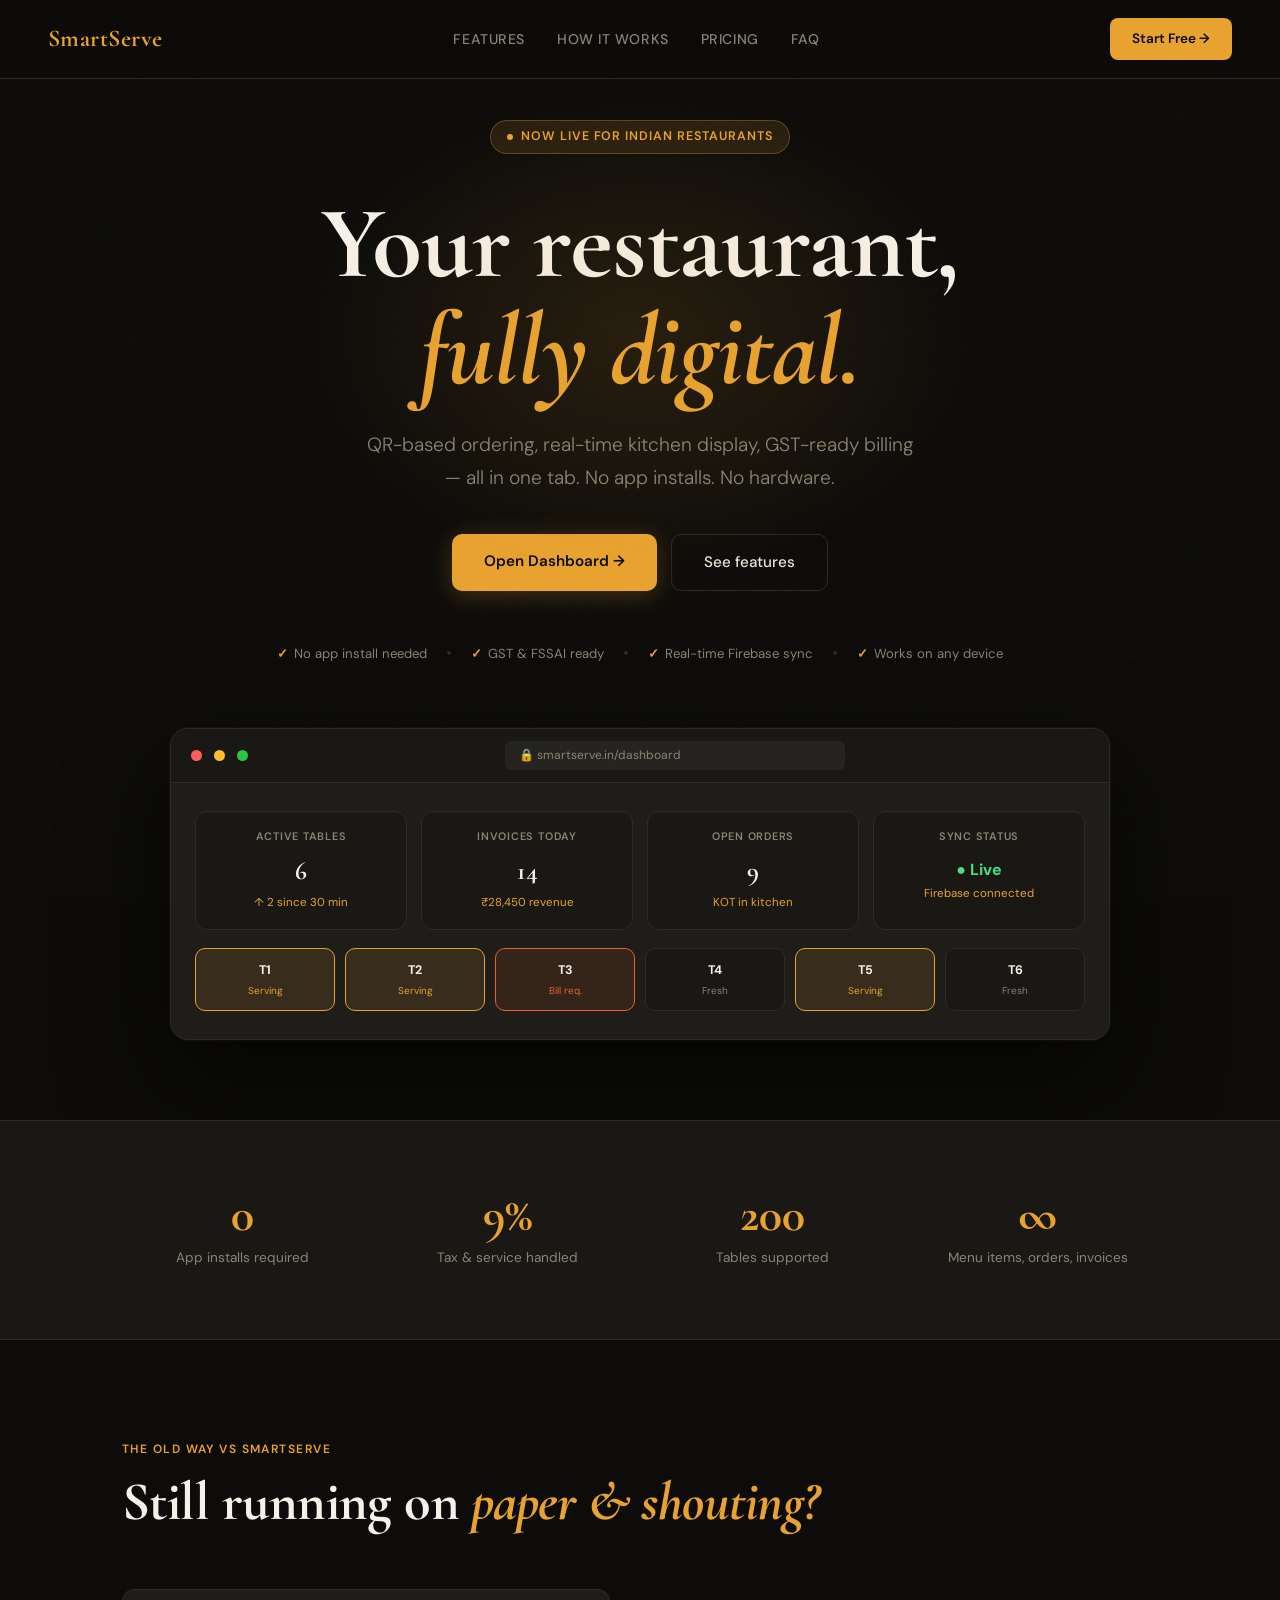
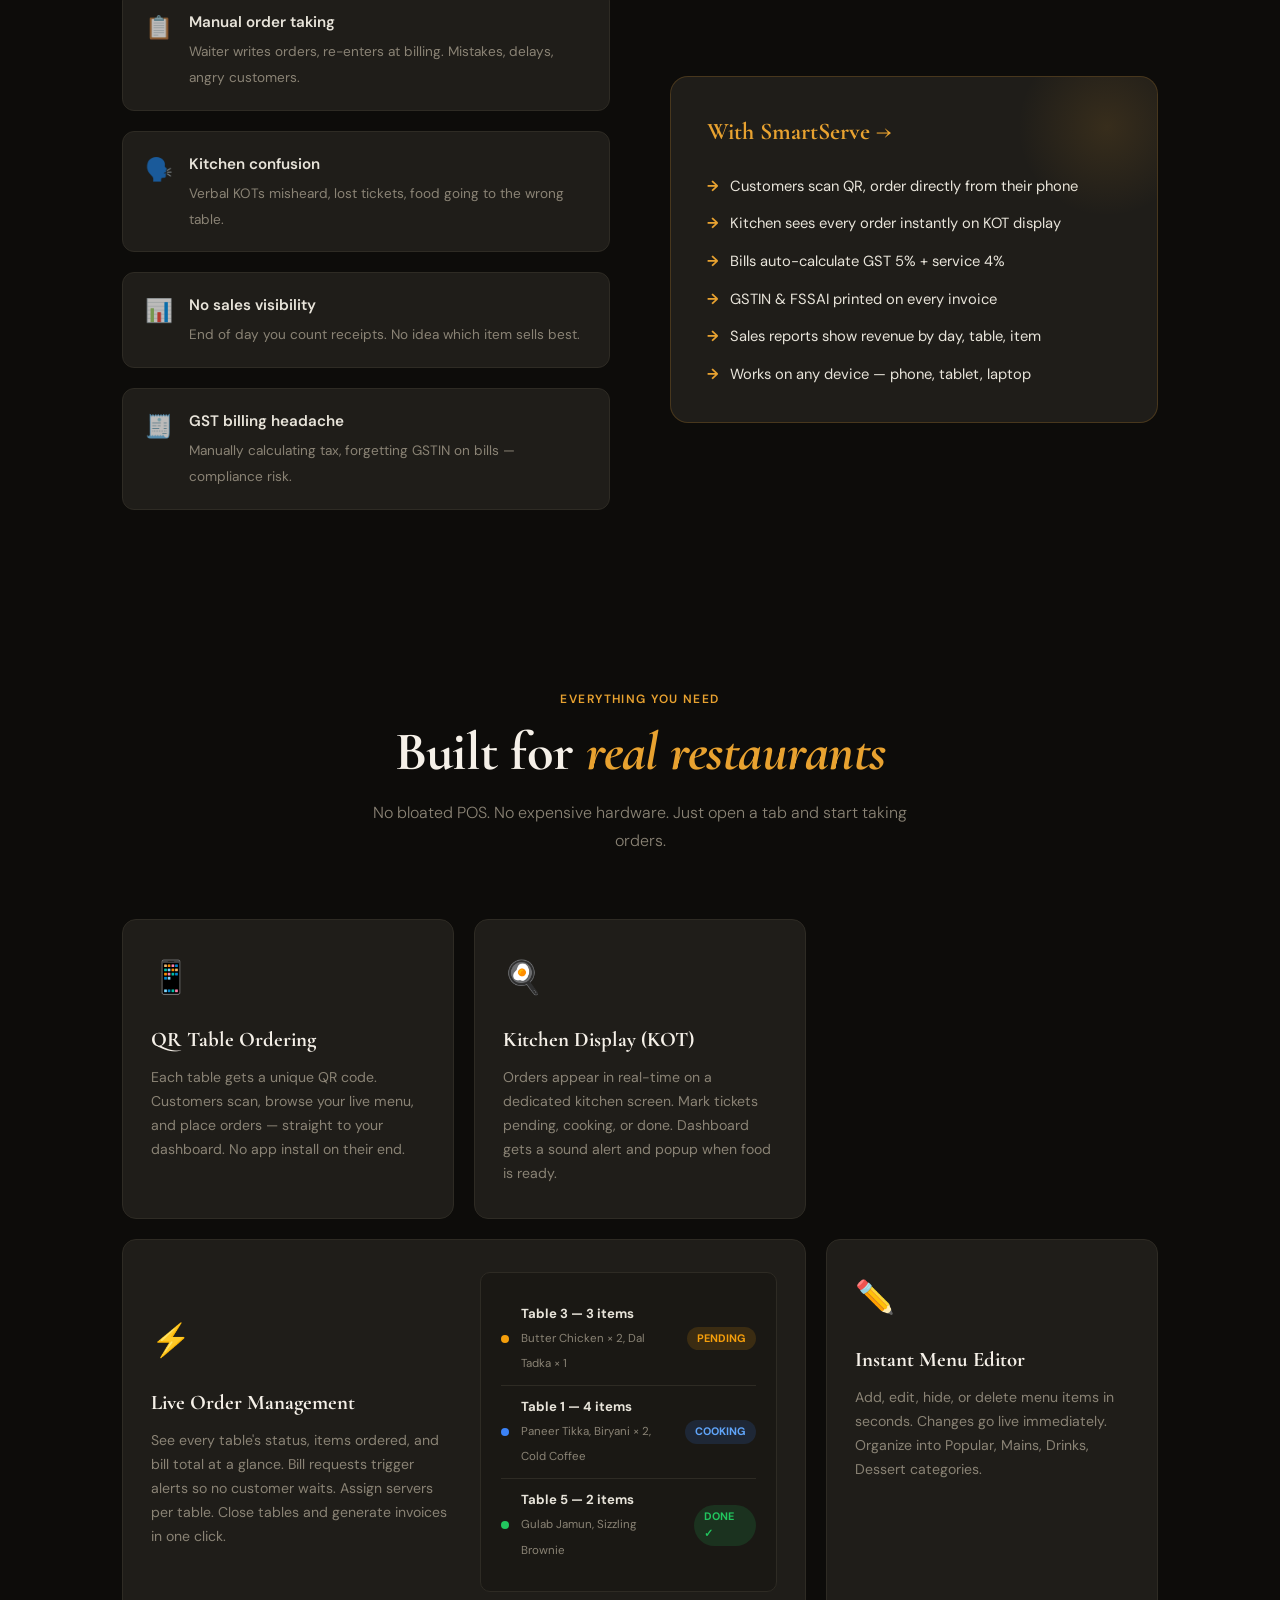
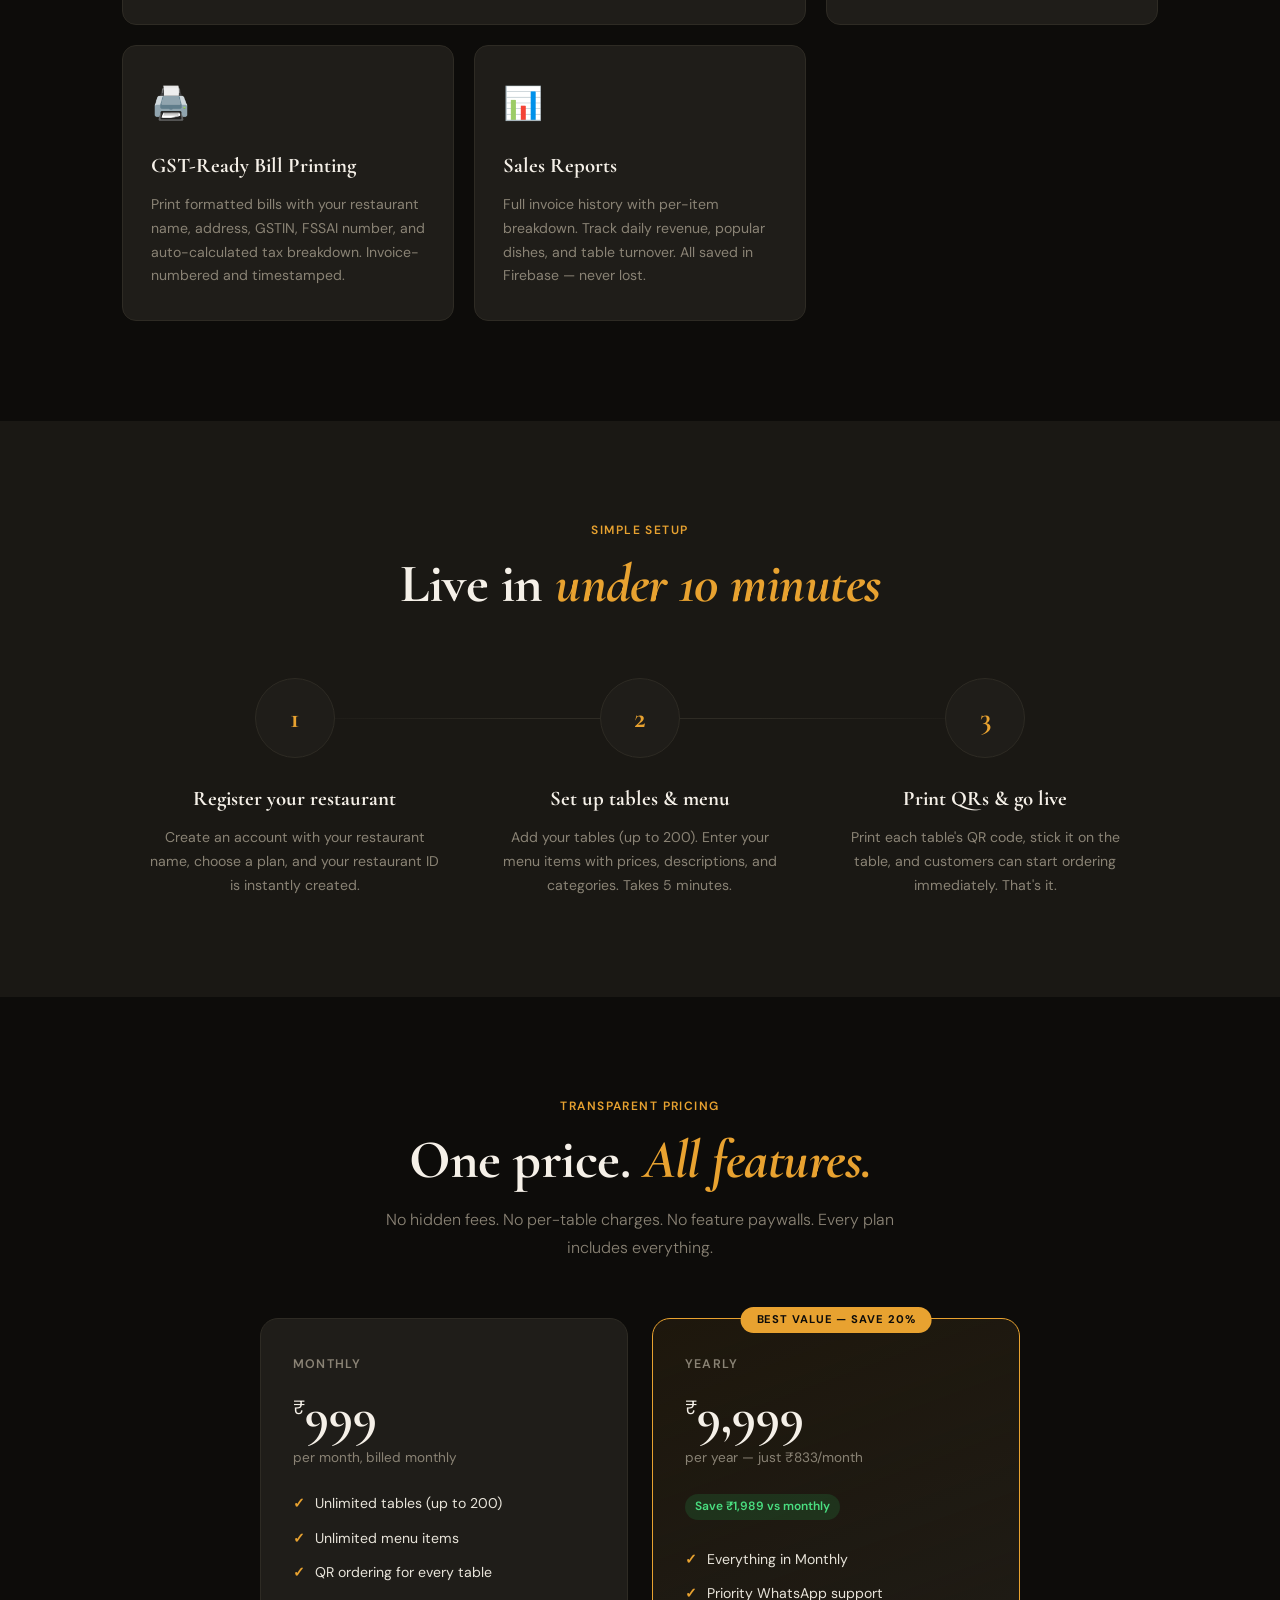
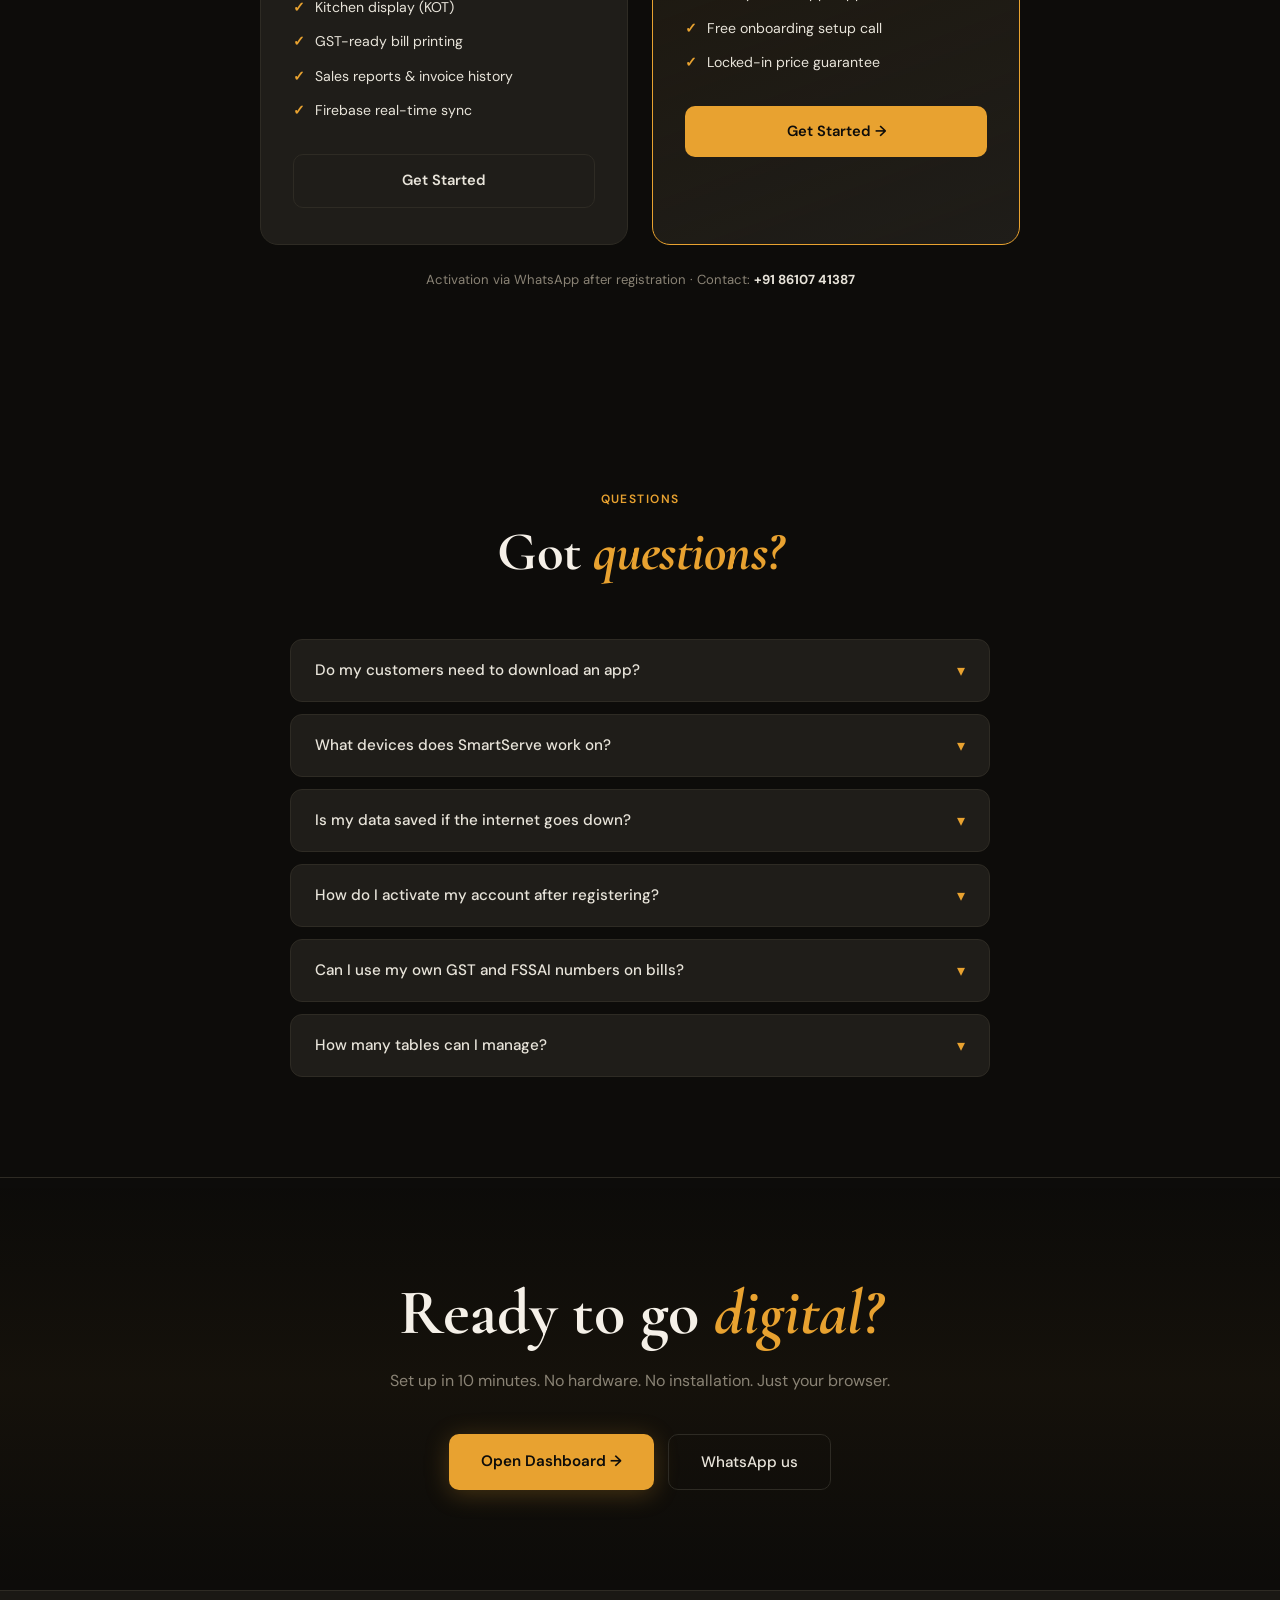
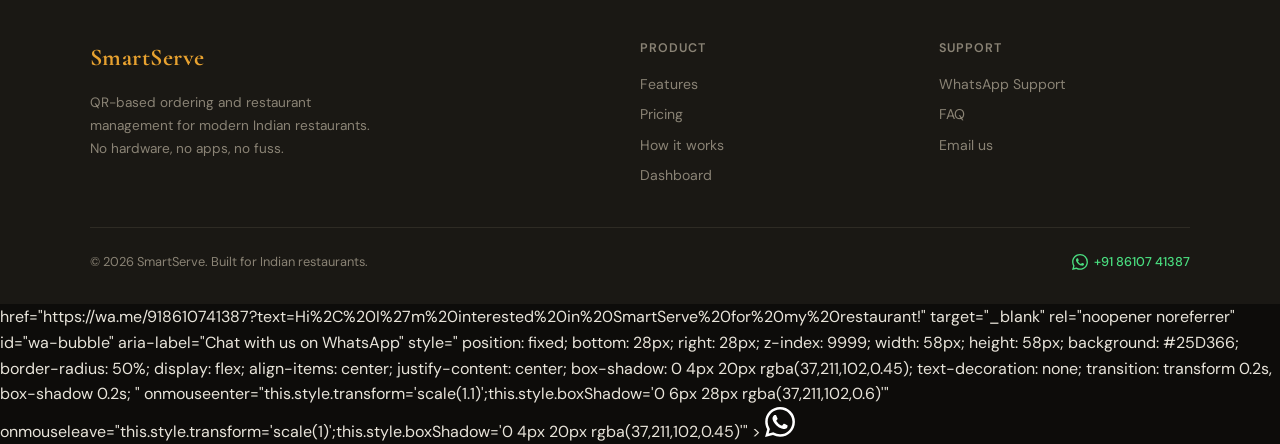
==== commit cab02248: "Update index.html" ====
--- a/index.html
+++ b/index.html
@@ -1,6 +1,10 @@
 <!doctype html>
 <html lang="en">
 <head>
+  <link rel="apple-touch-icon" sizes="180x180" href="apple-touch-icon.png">
+<link rel="icon" type="image/png" sizes="32x32" href="favicon-32x32.png">
+<link rel="icon" type="image/png" sizes="16x16" href="favicon-16x16.png">
+<link rel="manifest" href="site.webmanifest">
   <meta charset="utf-8" />
   <meta name="viewport" content="width=device-width, initial-scale=1" />
   <title>SmartServe — QR Ordering & Restaurant Management</title>
@@ -807,7 +811,7 @@
       <li><a href="#pricing">Pricing</a></li>
       <li><a href="#faq">FAQ</a></li>
     </ul>
-    <a class="nav-cta" href="https://mmohankumarr666-arch.github.io/smartserve/" target="_blank">Start Free →</a>
+    <a class="nav-cta" href="dashboard.html" target="_blank">Start Free →</a>
   </nav>
 
   <!-- ── HERO ── -->
@@ -816,7 +820,7 @@
     <h1>Your restaurant,<br><em>fully digital.</em></h1>
     <p class="hero-sub">QR-based ordering, real-time kitchen display, GST-ready billing — all in one tab. No app installs. No hardware.</p>
     <div class="hero-actions">
-      <a class="btn-primary" href="https://mmohankumarr666-arch.github.io/smartserve/" target="_blank">Open Dashboard →</a>
+      <a class="btn-primary" href="dashboard.html" target="_blank">Open Dashboard →</a>
       <a class="btn-ghost" href="#features">See features</a>
     </div>
     <div class="hero-trust">
@@ -1035,7 +1039,7 @@
             <li>Sales reports &amp; invoice history</li>
             <li>Firebase real-time sync</li>
           </ul>
-          <a class="plan-cta outline" href="https://mmohankumarr666-arch.github.io/smartserve/" target="_blank">Get Started</a>
+          <a class="plan-cta outline" href="dashboard.html" target="_blank">Get Started</a>
         </div>
         <div class="plan-card recommended reveal">
           <div class="plan-rec-badge">Best Value — Save 20%</div>
@@ -1049,7 +1053,7 @@
             <li>Free onboarding setup call</li>
             <li>Locked-in price guarantee</li>
           </ul>
-          <a class="plan-cta primary" href="https://mmohankumarr666-arch.github.io/smartserve/" target="_blank">Get Started →</a>
+          <a class="plan-cta primary" href="dashboard.html" target="_blank">Get Started →</a>
         </div>
       </div>
       <p style="text-align:center;color:var(--muted);font-size:0.82rem;margin-top:24px">
@@ -1100,7 +1104,7 @@
       <h2 class="reveal">Ready to go <em>digital?</em></h2>
       <p class="reveal">Set up in 10 minutes. No hardware. No installation. Just your browser.</p>
       <div class="hero-actions reveal">
-        <a class="btn-primary" href="https://mmohankumarr666-arch.github.io/smartserve/" target="_blank">Open Dashboard →</a>
+        <a class="btn-primary" href="dashboard.html" target="_blank">Open Dashboard →</a>
         <a class="btn-ghost" href="https://wa.me/918610741387" target="_blank">WhatsApp us</a>
       </div>
     </div>
@@ -1118,7 +1122,7 @@
         <a href="#features">Features</a>
         <a href="#pricing">Pricing</a>
         <a href="#how">How it works</a>
-        <a href="https://mmohankumarr666-arch.github.io/smartserve/" target="_blank">Dashboard</a>
+        <a href="dashboard.html" target="_blank">Dashboard</a>
       </div>
       <div class="footer-col">
         <h4>Support</h4>
@@ -1162,5 +1166,66 @@
     }, { threshold: 0.12 });
     revealEls.forEach(el => observer.observe(el));
   </script>
+  <!-- WhatsApp Floating Button -->
+
+  href="https://wa.me/918610741387?text=Hi%2C%20I%27m%20interested%20in%20SmartServe%20for%20my%20restaurant!"
+  target="_blank"
+  rel="noopener noreferrer"
+  id="wa-bubble"
+  aria-label="Chat with us on WhatsApp"
+  style="
+    position: fixed;
+    bottom: 28px;
+    right: 28px;
+    z-index: 9999;
+    width: 58px;
+    height: 58px;
+    background: #25D366;
+    border-radius: 50%;
+    display: flex;
+    align-items: center;
+    justify-content: center;
+    box-shadow: 0 4px 20px rgba(37,211,102,0.45);
+    text-decoration: none;
+    transition: transform 0.2s, box-shadow 0.2s;
+  "
+  onmouseenter="this.style.transform='scale(1.1)';this.style.boxShadow='0 6px 28px rgba(37,211,102,0.6)'"
+  onmouseleave="this.style.transform='scale(1)';this.style.boxShadow='0 4px 20px rgba(37,211,102,0.45)'"
+>
+  <svg width="30" height="30" viewBox="0 0 24 24" fill="white" aria-hidden="true">
+    <path d="M17.472 14.382c-.297-.149-1.758-.867-2.03-.967-.273-.099-.471-.148-.67.15-.197.297-.767.966-.94 1.164-.173.199-.347.223-.644.075-.297-.15-1.255-.463-2.39-1.475-.883-.788-1.48-1.761-1.653-2.059-.173-.297-.018-.458.13-.606.134-.133.298-.347.446-.52.149-.174.198-.298.298-.497.099-.198.05-.371-.025-.52-.075-.149-.669-1.612-.916-2.207-.242-.579-.487-.5-.669-.51-.173-.008-.371-.01-.57-.01-.198 0-.52.074-.792.372-.272.297-1.04 1.016-1.04 2.479 0 1.462 1.065 2.875 1.213 3.074.149.198 2.096 3.2 5.077 4.487.709.306 1.262.489 1.694.625.712.227 1.36.195 1.871.118.571-.085 1.758-.719 2.006-1.413.248-.694.248-1.289.173-1.413-.074-.124-.272-.198-.57-.347m-5.421 7.403h-.004a9.87 9.87 0 01-5.031-1.378l-.361-.214-3.741.982.998-3.648-.235-.374a9.86 9.86 0 01-1.51-5.26c.001-5.45 4.436-9.884 9.888-9.884 2.64 0 5.122 1.03 6.988 2.898a9.825 9.825 0 012.893 6.994c-.003 5.45-4.437 9.884-9.885 9.884m8.413-18.297A11.815 11.815 0 0012.05 0C5.495 0 .16 5.335.157 11.892c0 2.096.547 4.142 1.588 5.945L.057 24l6.305-1.654a11.882 11.882 0 005.683 1.448h.005c6.554 0 11.89-5.335 11.893-11.893a11.821 11.821 0 00-3.48-8.413z"/>
+  </svg>
+  <!-- Tooltip -->
+  <span style="
+    position: absolute;
+    right: 68px;
+    background: white;
+    color: #111;
+    font-family: 'DM Sans', sans-serif;
+    font-size: 13px;
+    font-weight: 500;
+    padding: 8px 14px;
+    border-radius: 8px;
+    white-space: nowrap;
+    box-shadow: 0 2px 12px rgba(0,0,0,0.15);
+    pointer-events: none;
+    opacity: 0;
+    transition: opacity 0.2s;
+  " id="wa-tip">Chat with us on WhatsApp!</span>
+</a>
+
+<script>
+  (function() {
+    var btn = document.getElementById('wa-bubble');
+    var tip = document.getElementById('wa-tip');
+    btn.addEventListener('mouseenter', function() { tip.style.opacity = '1'; });
+    btn.addEventListener('mouseleave', function() { tip.style.opacity = '0'; });
+    // Auto-show tooltip after 3s, then hide after 5s
+    setTimeout(function() {
+      tip.style.opacity = '1';
+      setTimeout(function() { tip.style.opacity = '0'; }, 5000);
+    }, 3000);
+  })();
+</script>
 </body>
 </html>
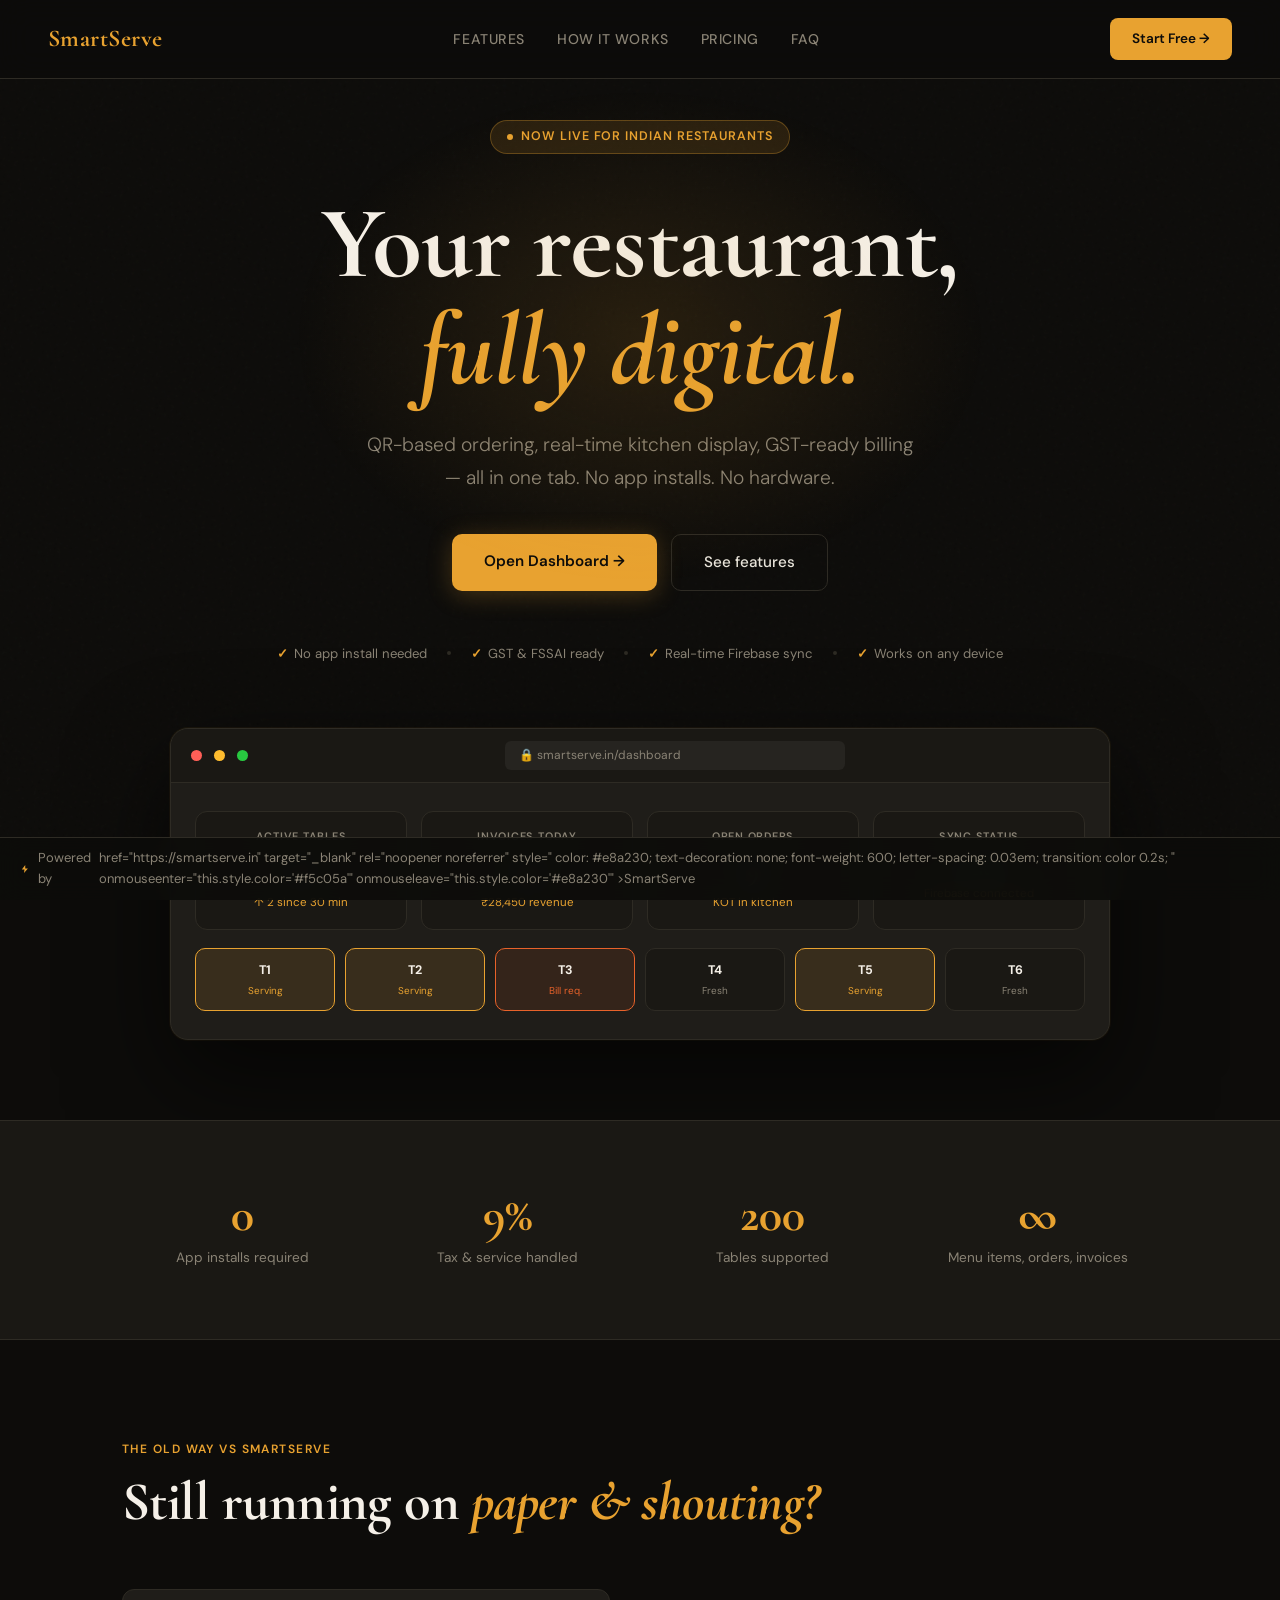
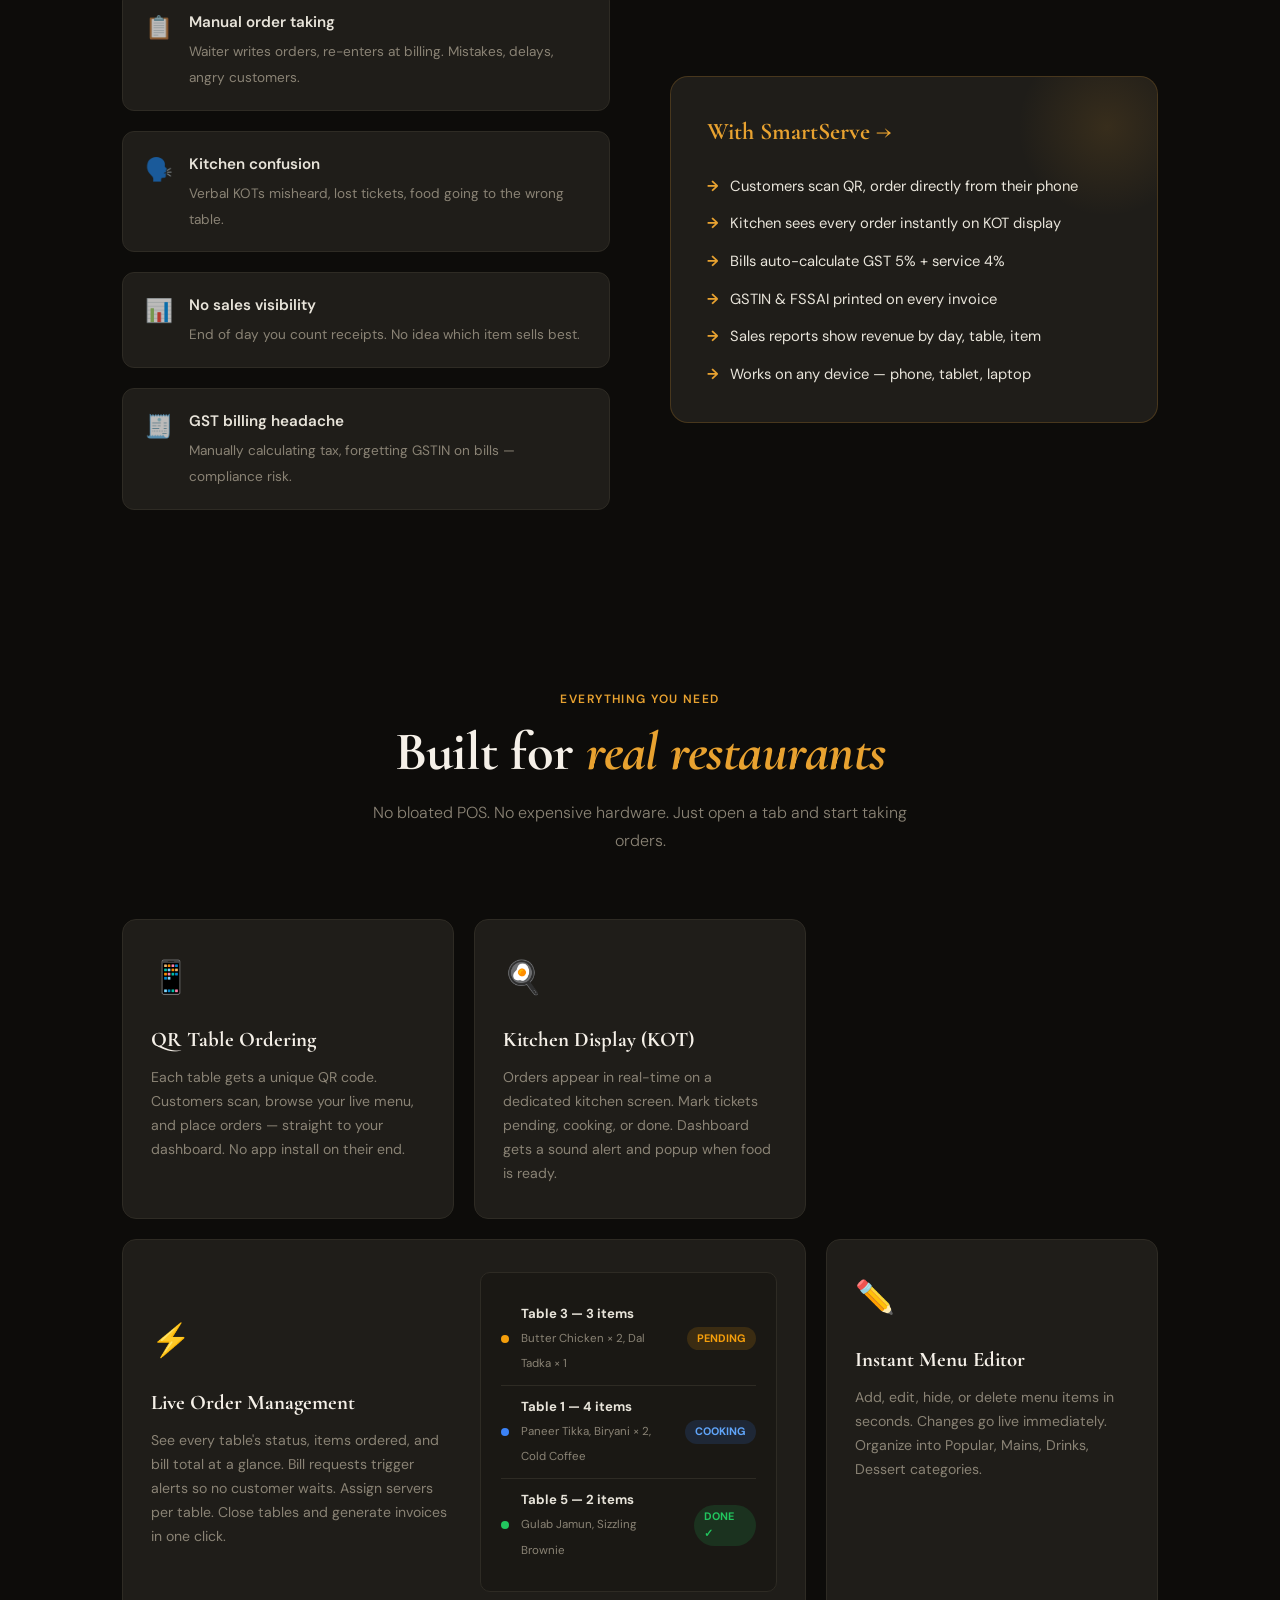
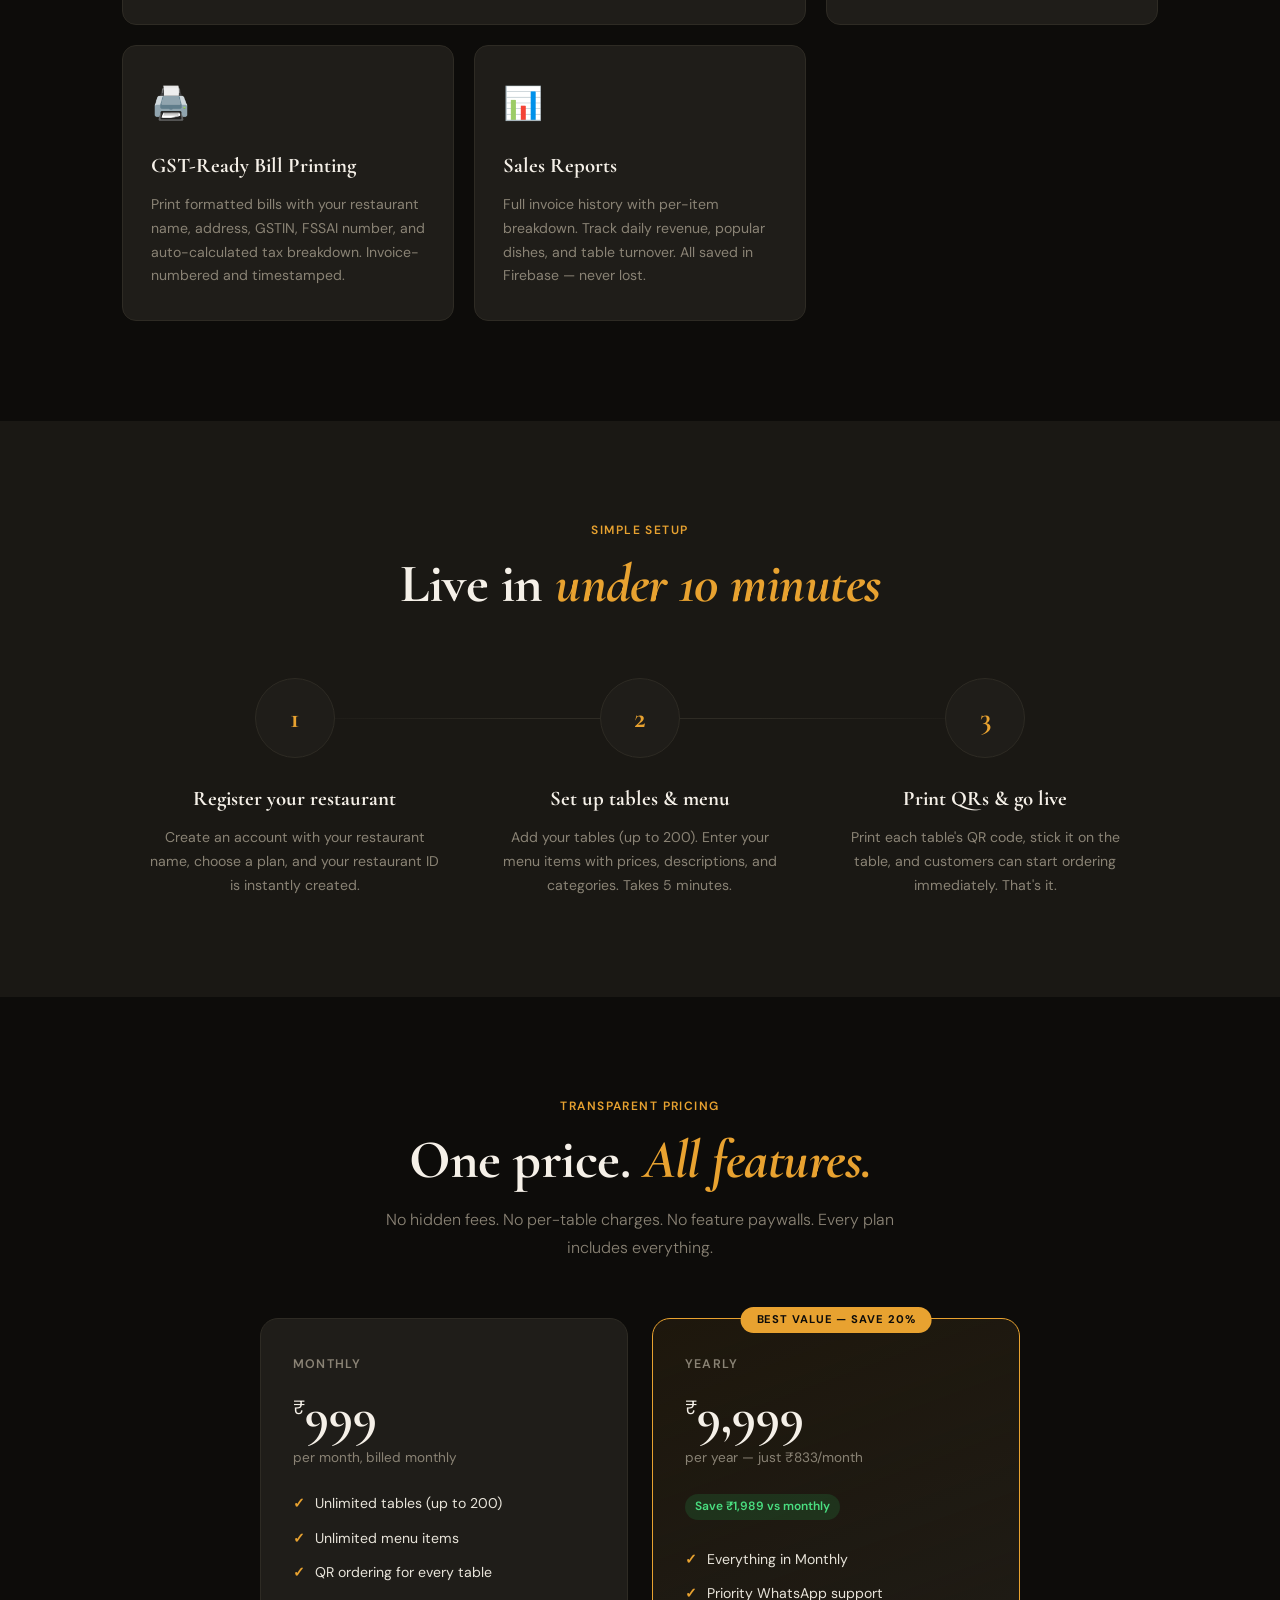
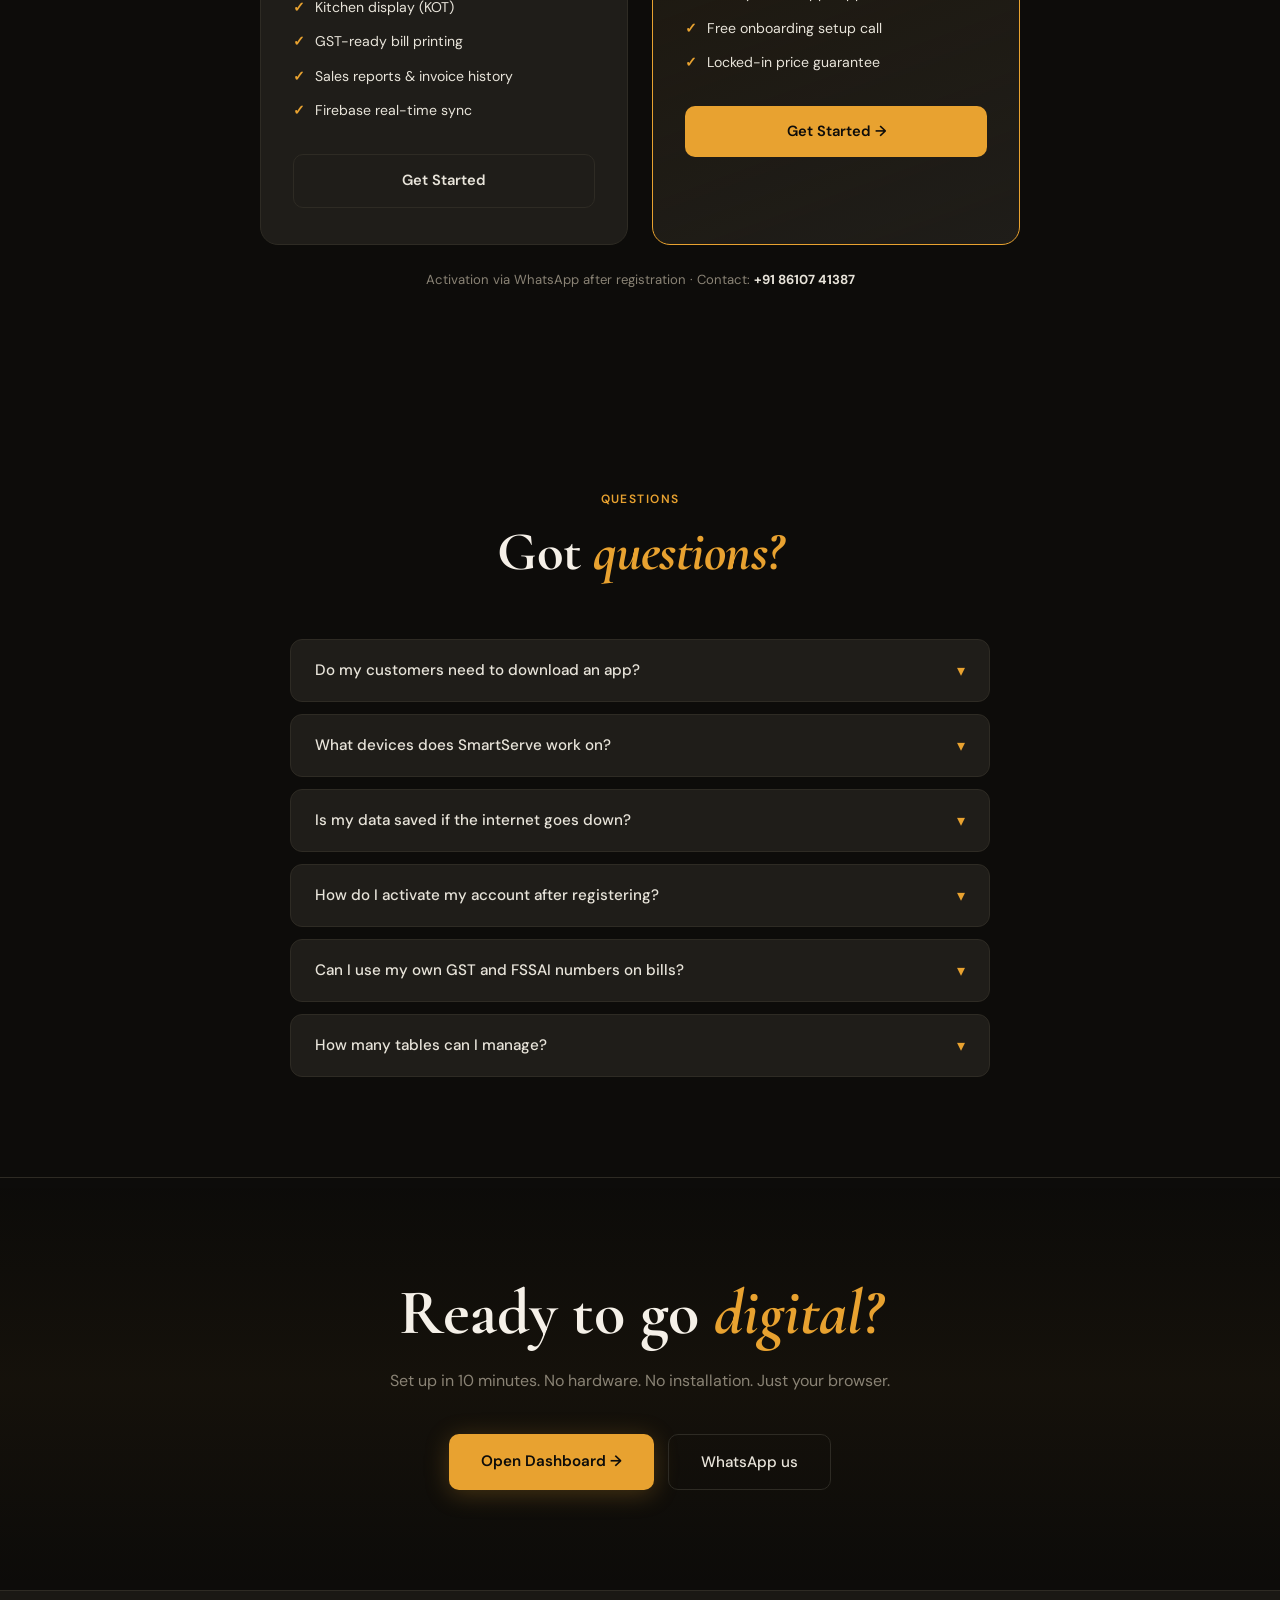
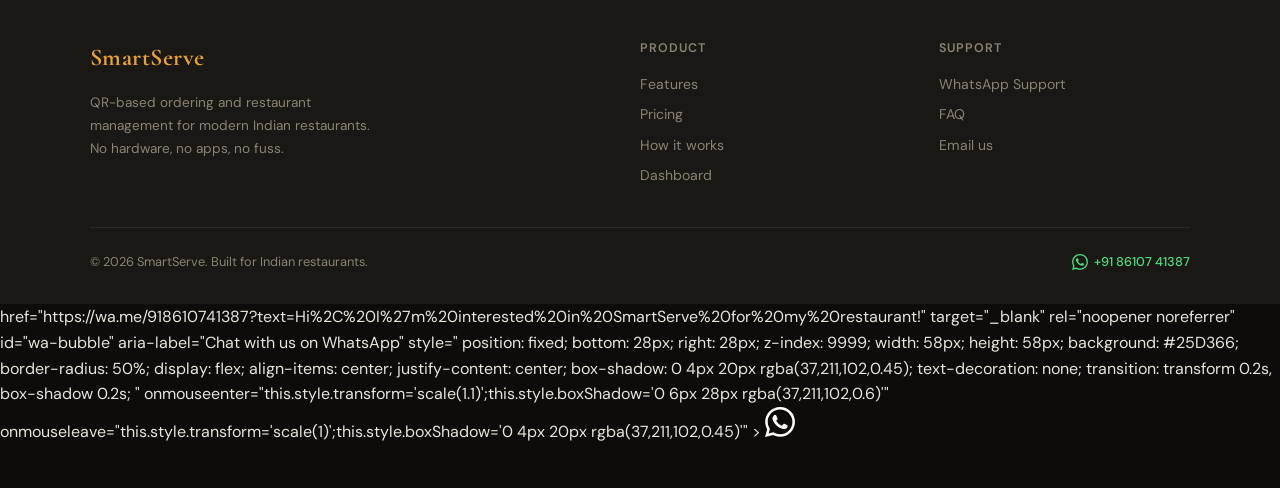
==== commit f12cfe32: "Update index.html" ====
--- a/index.html
+++ b/index.html
@@ -1227,5 +1227,46 @@
     }, 3000);
   })();
 </script>
+  <!-- Powered by SmartServe -->
+<div style="
+  position: fixed;
+  bottom: 0; left: 0; right: 0;
+  z-index: 9998;
+  background: rgba(13,12,10,0.92);
+  backdrop-filter: blur(12px);
+  border-top: 1px solid #2e2b24;
+  padding: 10px 20px;
+  display: flex;
+  align-items: center;
+  justify-content: center;
+  gap: 8px;
+  font-family: 'DM Sans', sans-serif;
+  font-size: 13px;
+  color: #8a8375;
+">
+  <svg width="14" height="14" viewBox="0 0 24 24" fill="#e8a230" aria-hidden="true">
+    <path d="M13 2L4.5 13.5H11L10 22L19.5 10.5H13L13 2Z"/>
+  </svg>
+  <span>Powered by</span>
+  
+    href="https://smartserve.in"
+    target="_blank"
+    rel="noopener noreferrer"
+    style="
+      color: #e8a230;
+      text-decoration: none;
+      font-weight: 600;
+      letter-spacing: 0.03em;
+      transition: color 0.2s;
+    "
+    onmouseenter="this.style.color='#f5c05a'"
+    onmouseleave="this.style.color='#e8a230'"
+  >SmartServe</a>
+</div>
+
+<!-- Push page content above the fixed bar -->
+<style>
+  body { padding-bottom: 44px !important; }
+</style>
 </body>
 </html>
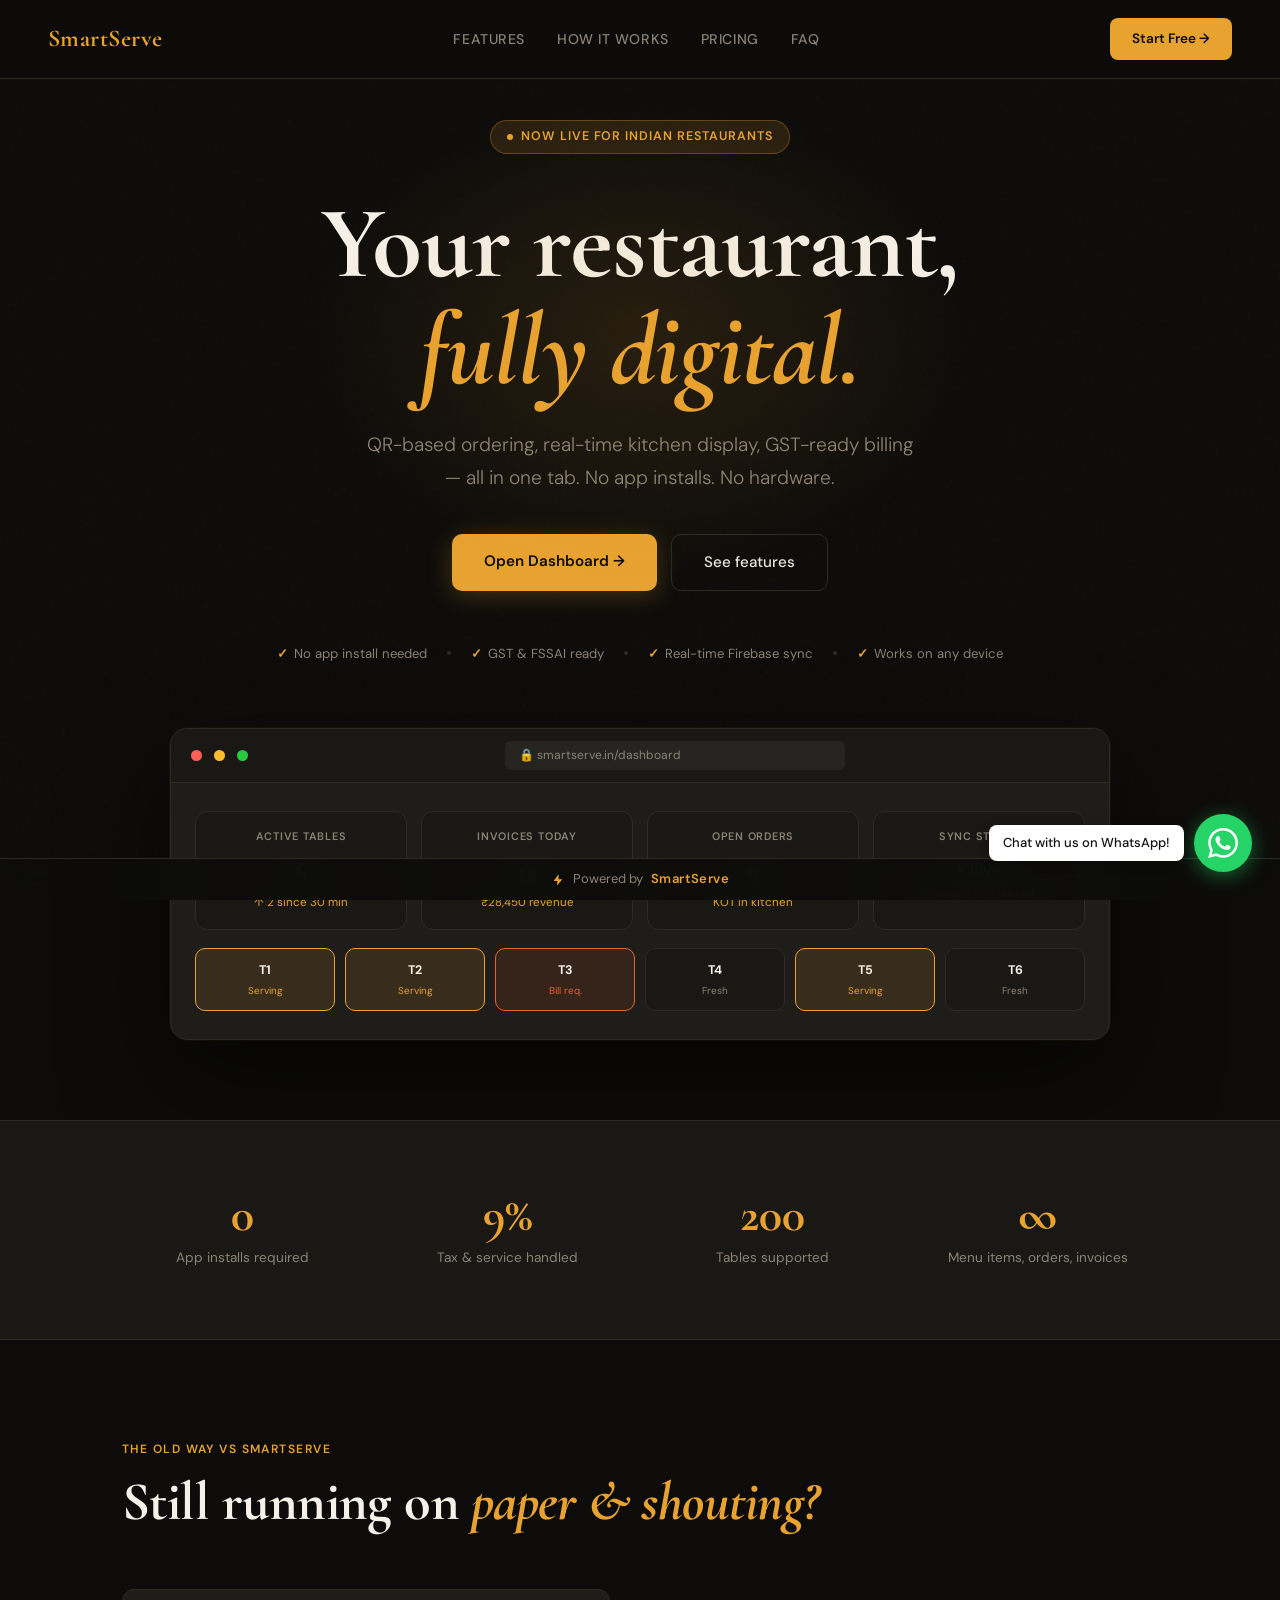
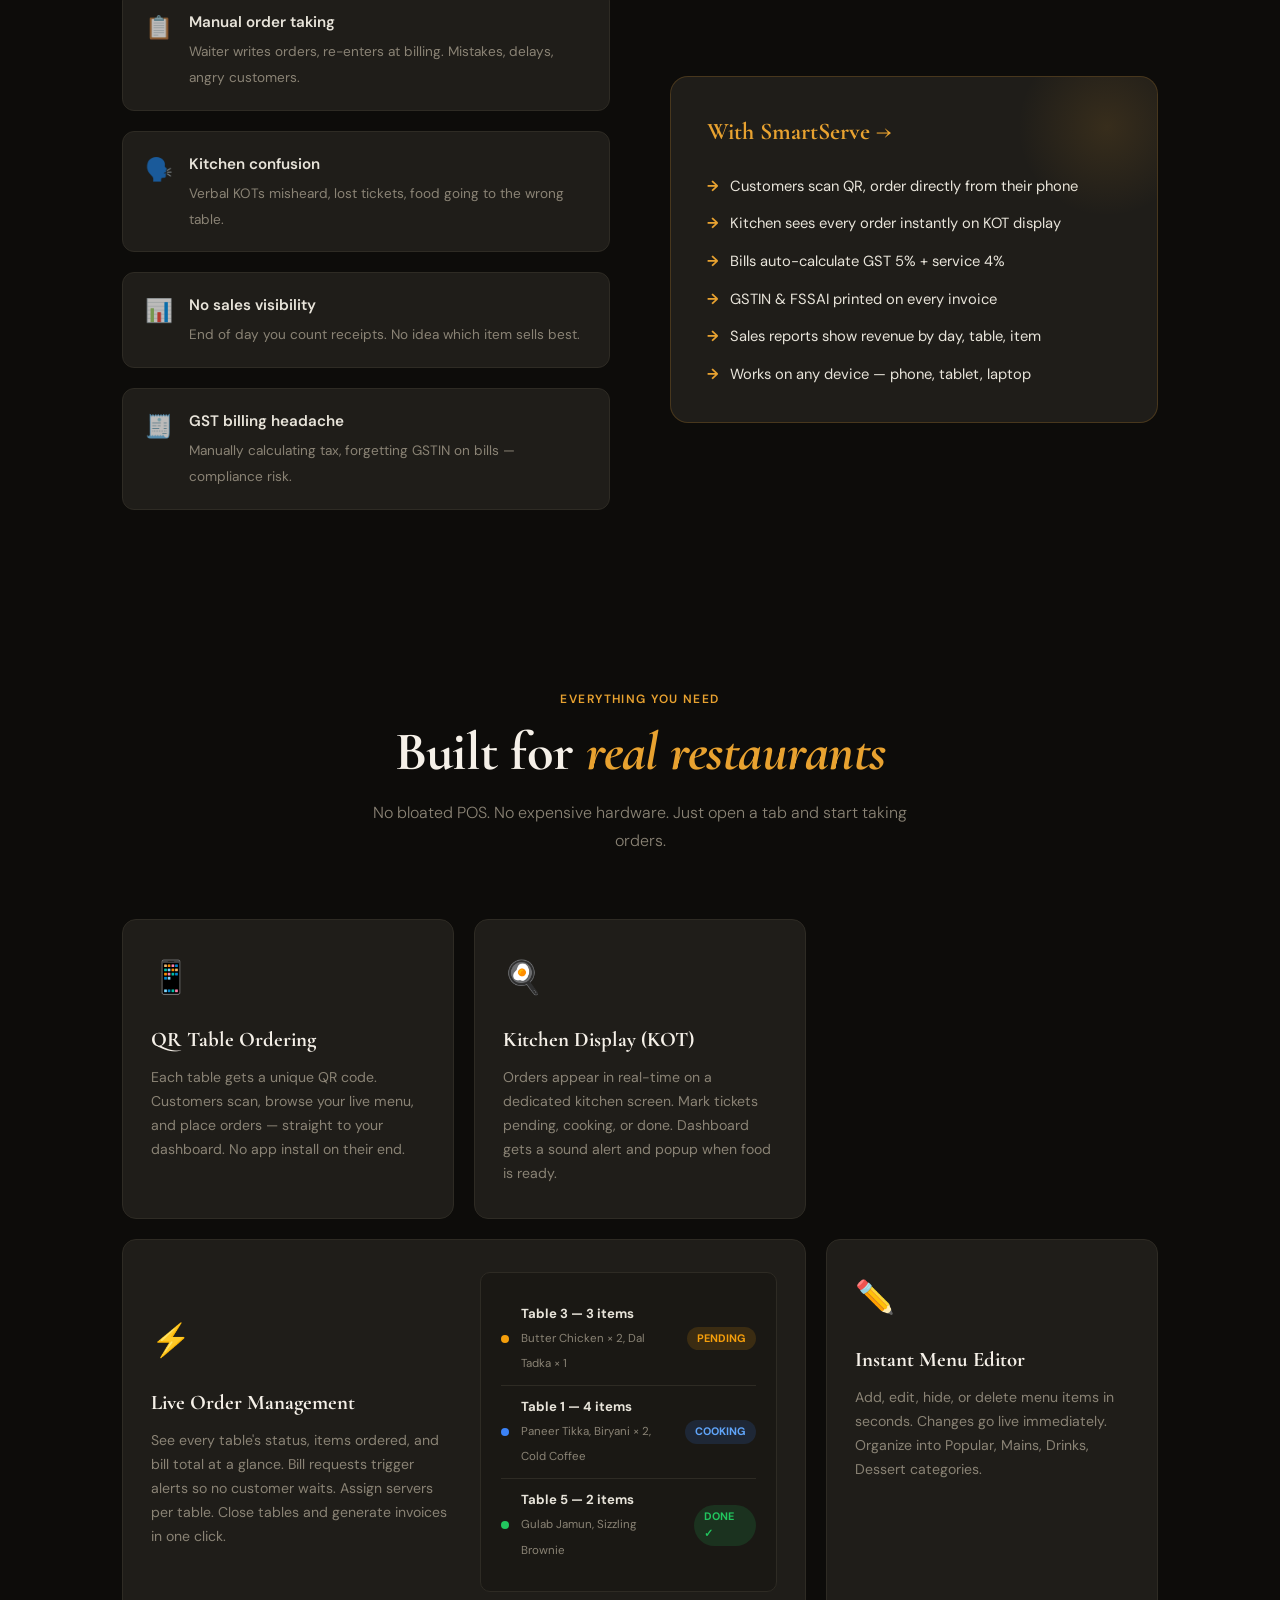
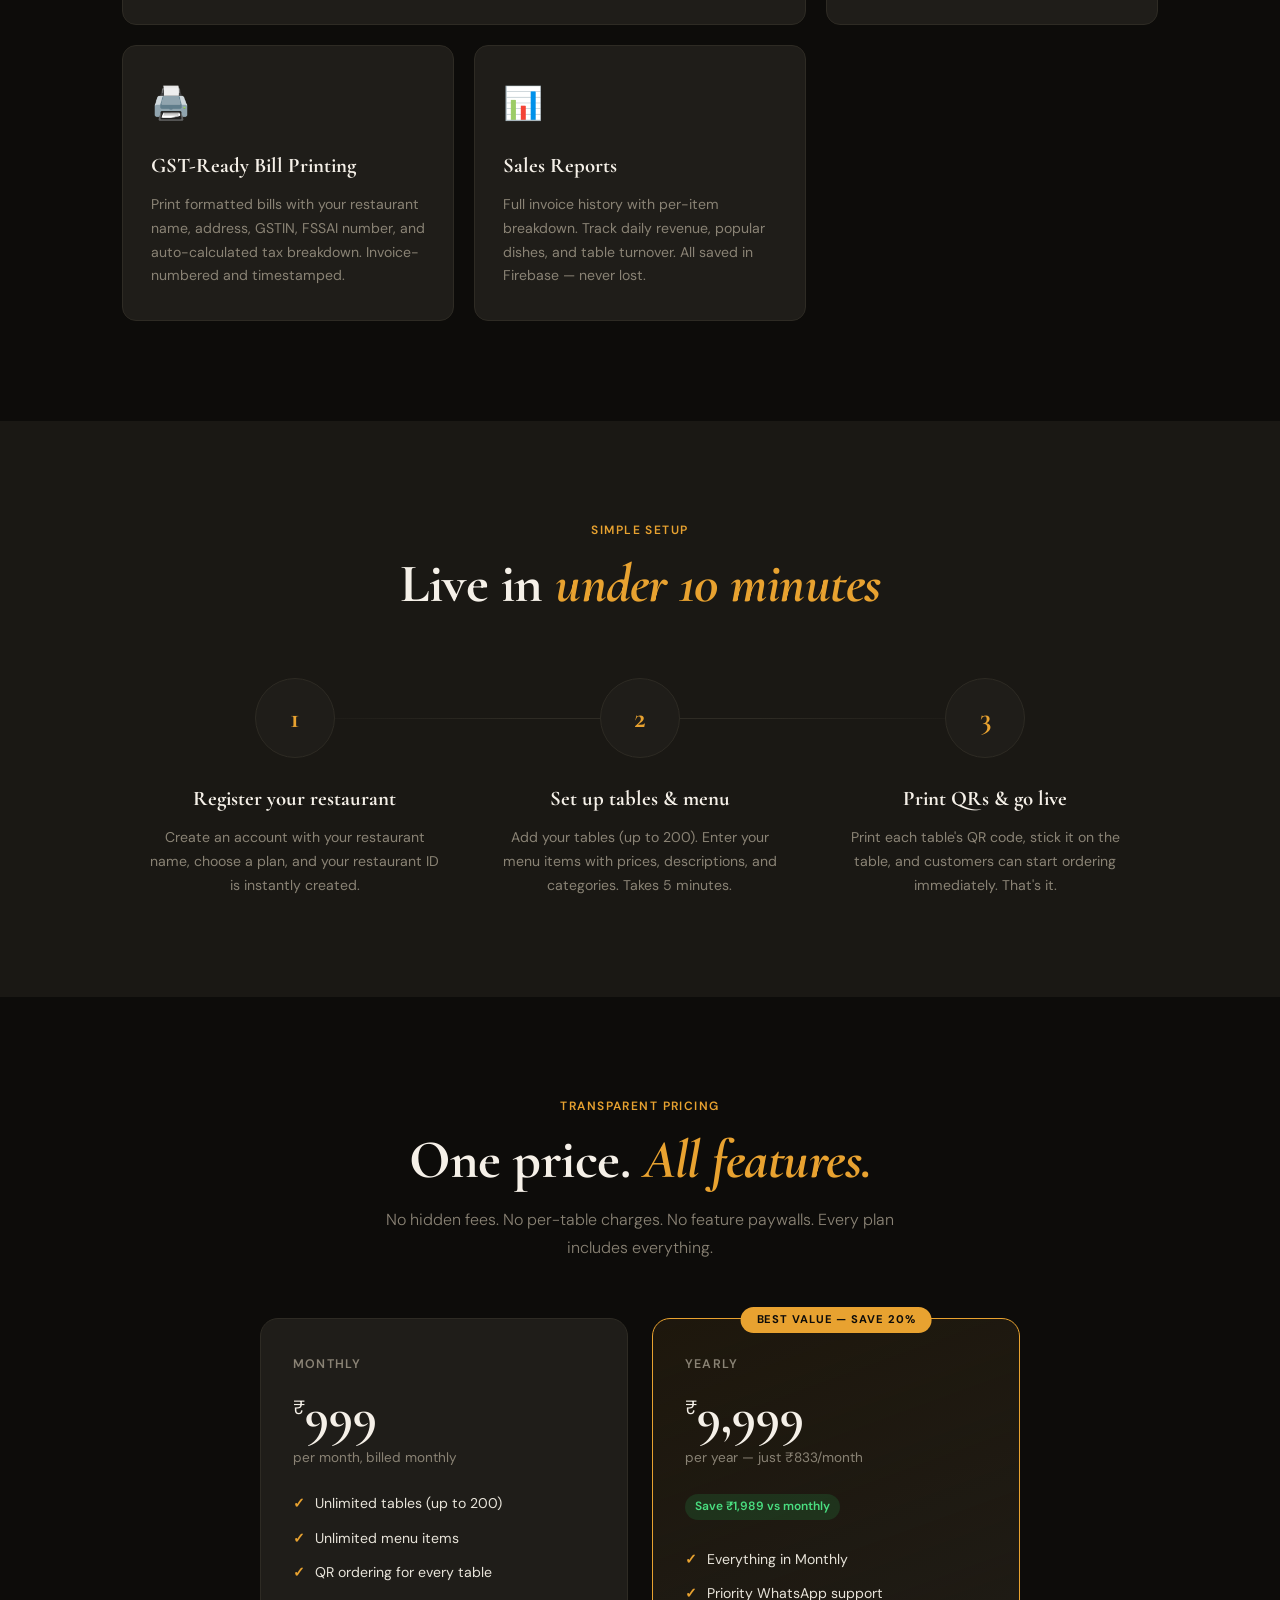
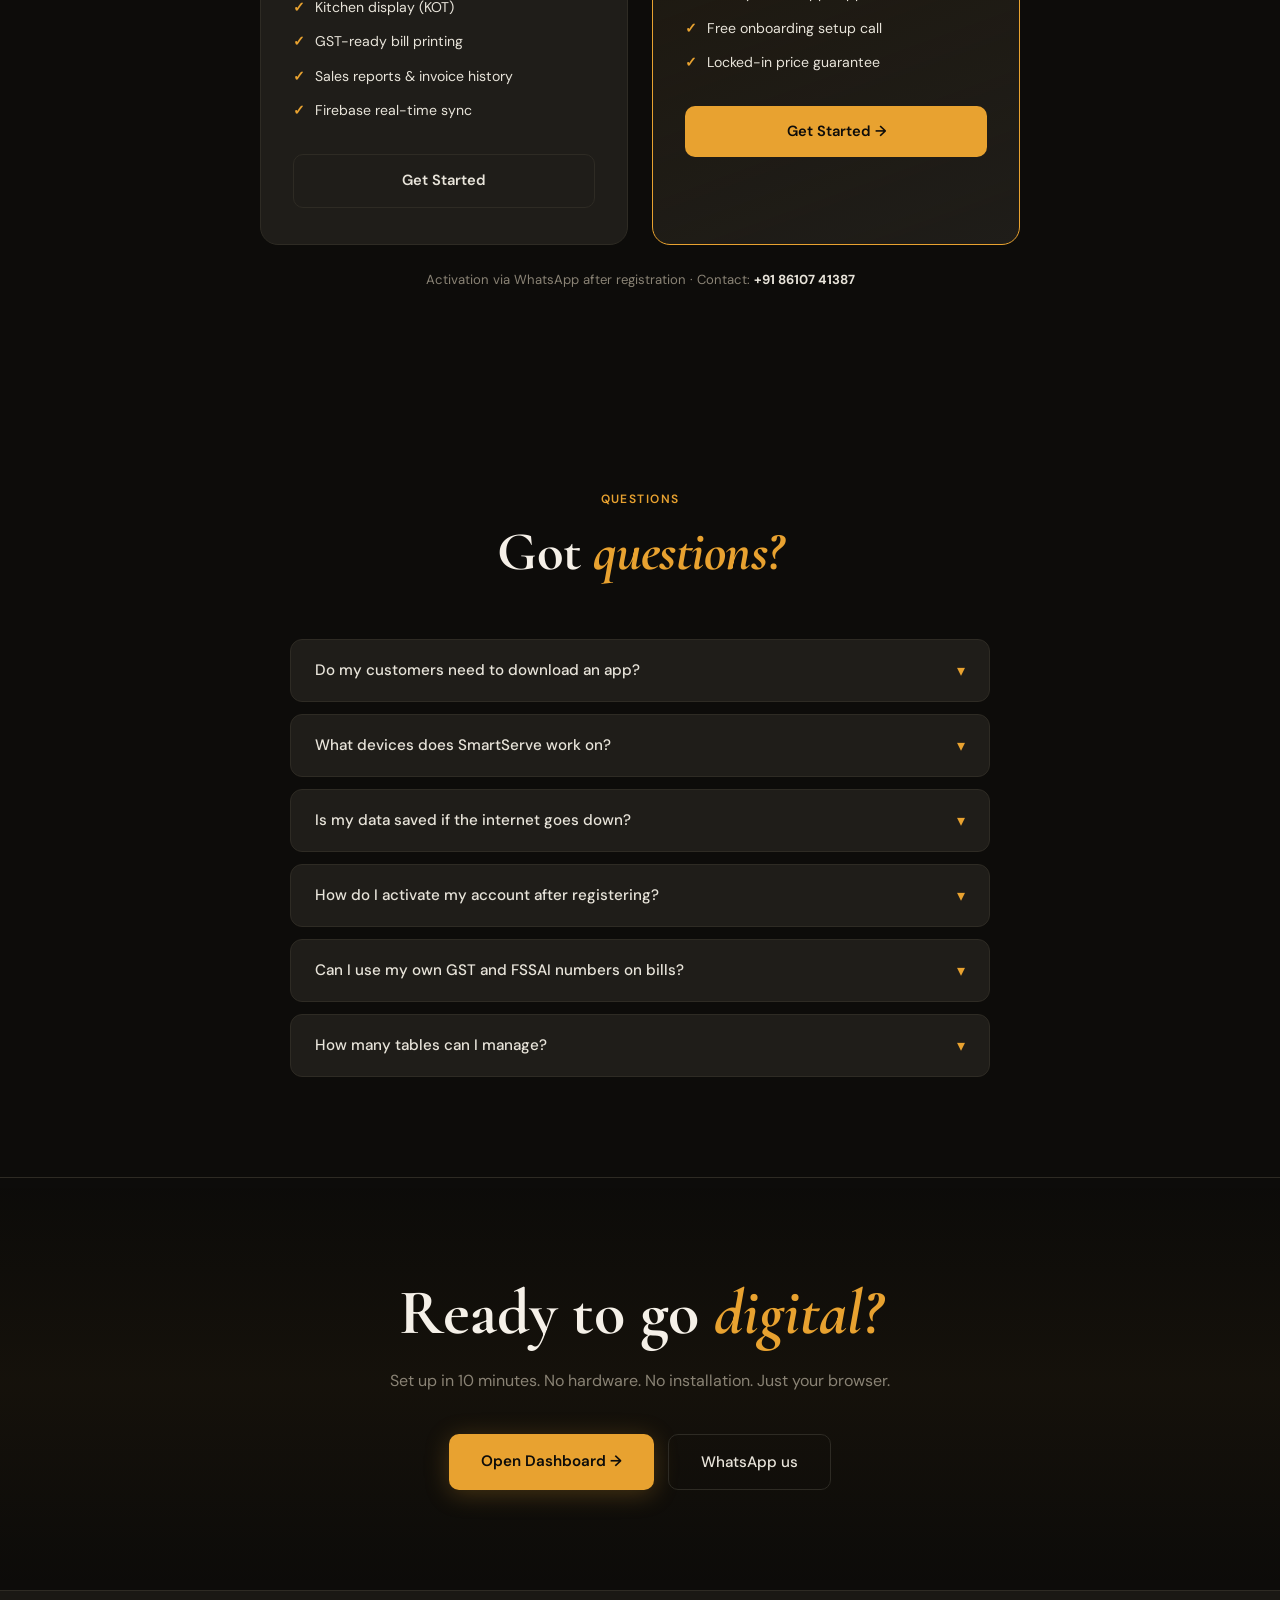
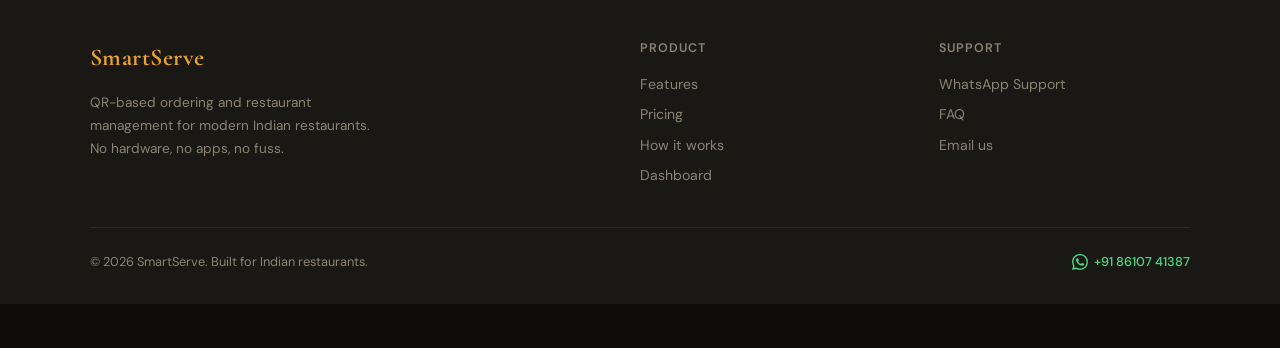
==== commit 3a059d13: "Update index.html" ====
--- a/index.html
+++ b/index.html
@@ -1166,9 +1166,50 @@
     }, { threshold: 0.12 });
     revealEls.forEach(el => observer.observe(el));
   </script>
-  <!-- WhatsApp Floating Button -->
-
-  href="https://wa.me/918610741387?text=Hi%2C%20I%27m%20interested%20in%20SmartServe%20for%20my%20restaurant!"
+  
+  <!-- Powered by SmartServe -->
+<div style="
+  position: fixed;
+  bottom: 0; left: 0; right: 0;
+  z-index: 9998;
+  background: rgba(13,12,10,0.92);
+  backdrop-filter: blur(12px);
+  border-top: 1px solid #2e2b24;
+  padding: 10px 20px;
+  display: flex;
+  align-items: center;
+  justify-content: center;
+  gap: 8px;
+  font-family: 'DM Sans', sans-serif;
+  font-size: 13px;
+  color: #8a8375;
+">
+  <svg width="14" height="14" viewBox="0 0 24 24" fill="#e8a230" aria-hidden="true">
+    <path d="M13 2L4.5 13.5H11L10 22L19.5 10.5H13L13 2Z"/>
+  </svg>
+  <span>Powered by</span>
+  
+    <a href ="https://smartserve.in"
+    target="_blank"
+    rel="noopener noreferrer"
+    style="
+      color: #e8a230;
+      text-decoration: none;
+      font-weight: 600;
+      letter-spacing: 0.03em;
+      transition: color 0.2s;
+    "
+    onmouseenter="this.style.color='#f5c05a'"
+    onmouseleave="this.style.color='#e8a230'"
+  >SmartServe</a>
+</div>
+
+<!-- Push page content above the fixed bar -->
+<style>
+  body { padding-bottom: 44px !important; }
+</style>
+<!-- WhatsApp Floating Button -->
+<a href="https://wa.me/918610741387?text=Hi%2C%20I%27m%20interested%20in%20SmartServe%20for%20my%20restaurant!"
   target="_blank"
   rel="noopener noreferrer"
   id="wa-bubble"
@@ -1195,7 +1236,6 @@
   <svg width="30" height="30" viewBox="0 0 24 24" fill="white" aria-hidden="true">
     <path d="M17.472 14.382c-.297-.149-1.758-.867-2.03-.967-.273-.099-.471-.148-.67.15-.197.297-.767.966-.94 1.164-.173.199-.347.223-.644.075-.297-.15-1.255-.463-2.39-1.475-.883-.788-1.48-1.761-1.653-2.059-.173-.297-.018-.458.13-.606.134-.133.298-.347.446-.52.149-.174.198-.298.298-.497.099-.198.05-.371-.025-.52-.075-.149-.669-1.612-.916-2.207-.242-.579-.487-.5-.669-.51-.173-.008-.371-.01-.57-.01-.198 0-.52.074-.792.372-.272.297-1.04 1.016-1.04 2.479 0 1.462 1.065 2.875 1.213 3.074.149.198 2.096 3.2 5.077 4.487.709.306 1.262.489 1.694.625.712.227 1.36.195 1.871.118.571-.085 1.758-.719 2.006-1.413.248-.694.248-1.289.173-1.413-.074-.124-.272-.198-.57-.347m-5.421 7.403h-.004a9.87 9.87 0 01-5.031-1.378l-.361-.214-3.741.982.998-3.648-.235-.374a9.86 9.86 0 01-1.51-5.26c.001-5.45 4.436-9.884 9.888-9.884 2.64 0 5.122 1.03 6.988 2.898a9.825 9.825 0 012.893 6.994c-.003 5.45-4.437 9.884-9.885 9.884m8.413-18.297A11.815 11.815 0 0012.05 0C5.495 0 .16 5.335.157 11.892c0 2.096.547 4.142 1.588 5.945L.057 24l6.305-1.654a11.882 11.882 0 005.683 1.448h.005c6.554 0 11.89-5.335 11.893-11.893a11.821 11.821 0 00-3.48-8.413z"/>
   </svg>
-  <!-- Tooltip -->
   <span style="
     position: absolute;
     right: 68px;
@@ -1220,53 +1260,11 @@
     var tip = document.getElementById('wa-tip');
     btn.addEventListener('mouseenter', function() { tip.style.opacity = '1'; });
     btn.addEventListener('mouseleave', function() { tip.style.opacity = '0'; });
-    // Auto-show tooltip after 3s, then hide after 5s
     setTimeout(function() {
       tip.style.opacity = '1';
       setTimeout(function() { tip.style.opacity = '0'; }, 5000);
     }, 3000);
   })();
-</script>
-  <!-- Powered by SmartServe -->
-<div style="
-  position: fixed;
-  bottom: 0; left: 0; right: 0;
-  z-index: 9998;
-  background: rgba(13,12,10,0.92);
-  backdrop-filter: blur(12px);
-  border-top: 1px solid #2e2b24;
-  padding: 10px 20px;
-  display: flex;
-  align-items: center;
-  justify-content: center;
-  gap: 8px;
-  font-family: 'DM Sans', sans-serif;
-  font-size: 13px;
-  color: #8a8375;
-">
-  <svg width="14" height="14" viewBox="0 0 24 24" fill="#e8a230" aria-hidden="true">
-    <path d="M13 2L4.5 13.5H11L10 22L19.5 10.5H13L13 2Z"/>
-  </svg>
-  <span>Powered by</span>
-  
-    href="https://smartserve.in"
-    target="_blank"
-    rel="noopener noreferrer"
-    style="
-      color: #e8a230;
-      text-decoration: none;
-      font-weight: 600;
-      letter-spacing: 0.03em;
-      transition: color 0.2s;
-    "
-    onmouseenter="this.style.color='#f5c05a'"
-    onmouseleave="this.style.color='#e8a230'"
-  >SmartServe</a>
-</div>
-
-<!-- Push page content above the fixed bar -->
-<style>
-  body { padding-bottom: 44px !important; }
-</style>
+</script>  
 </body>
 </html>
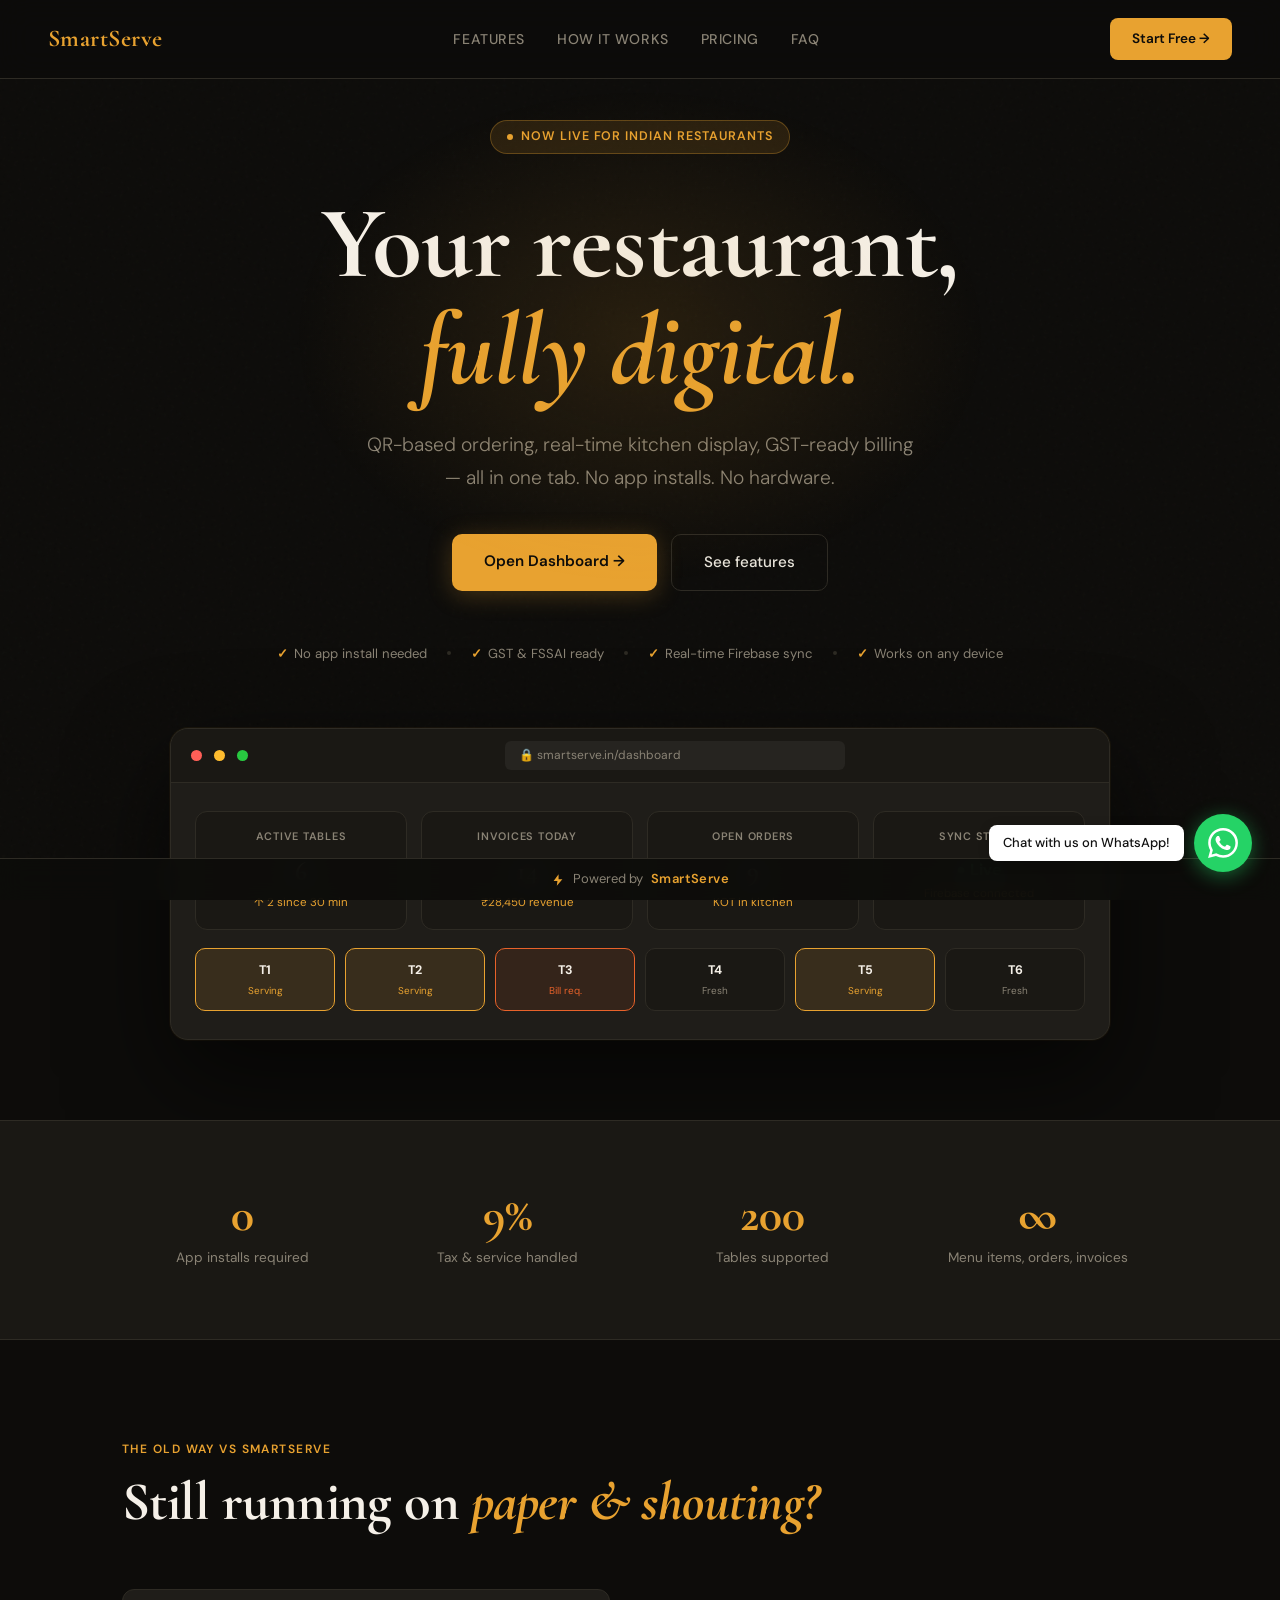
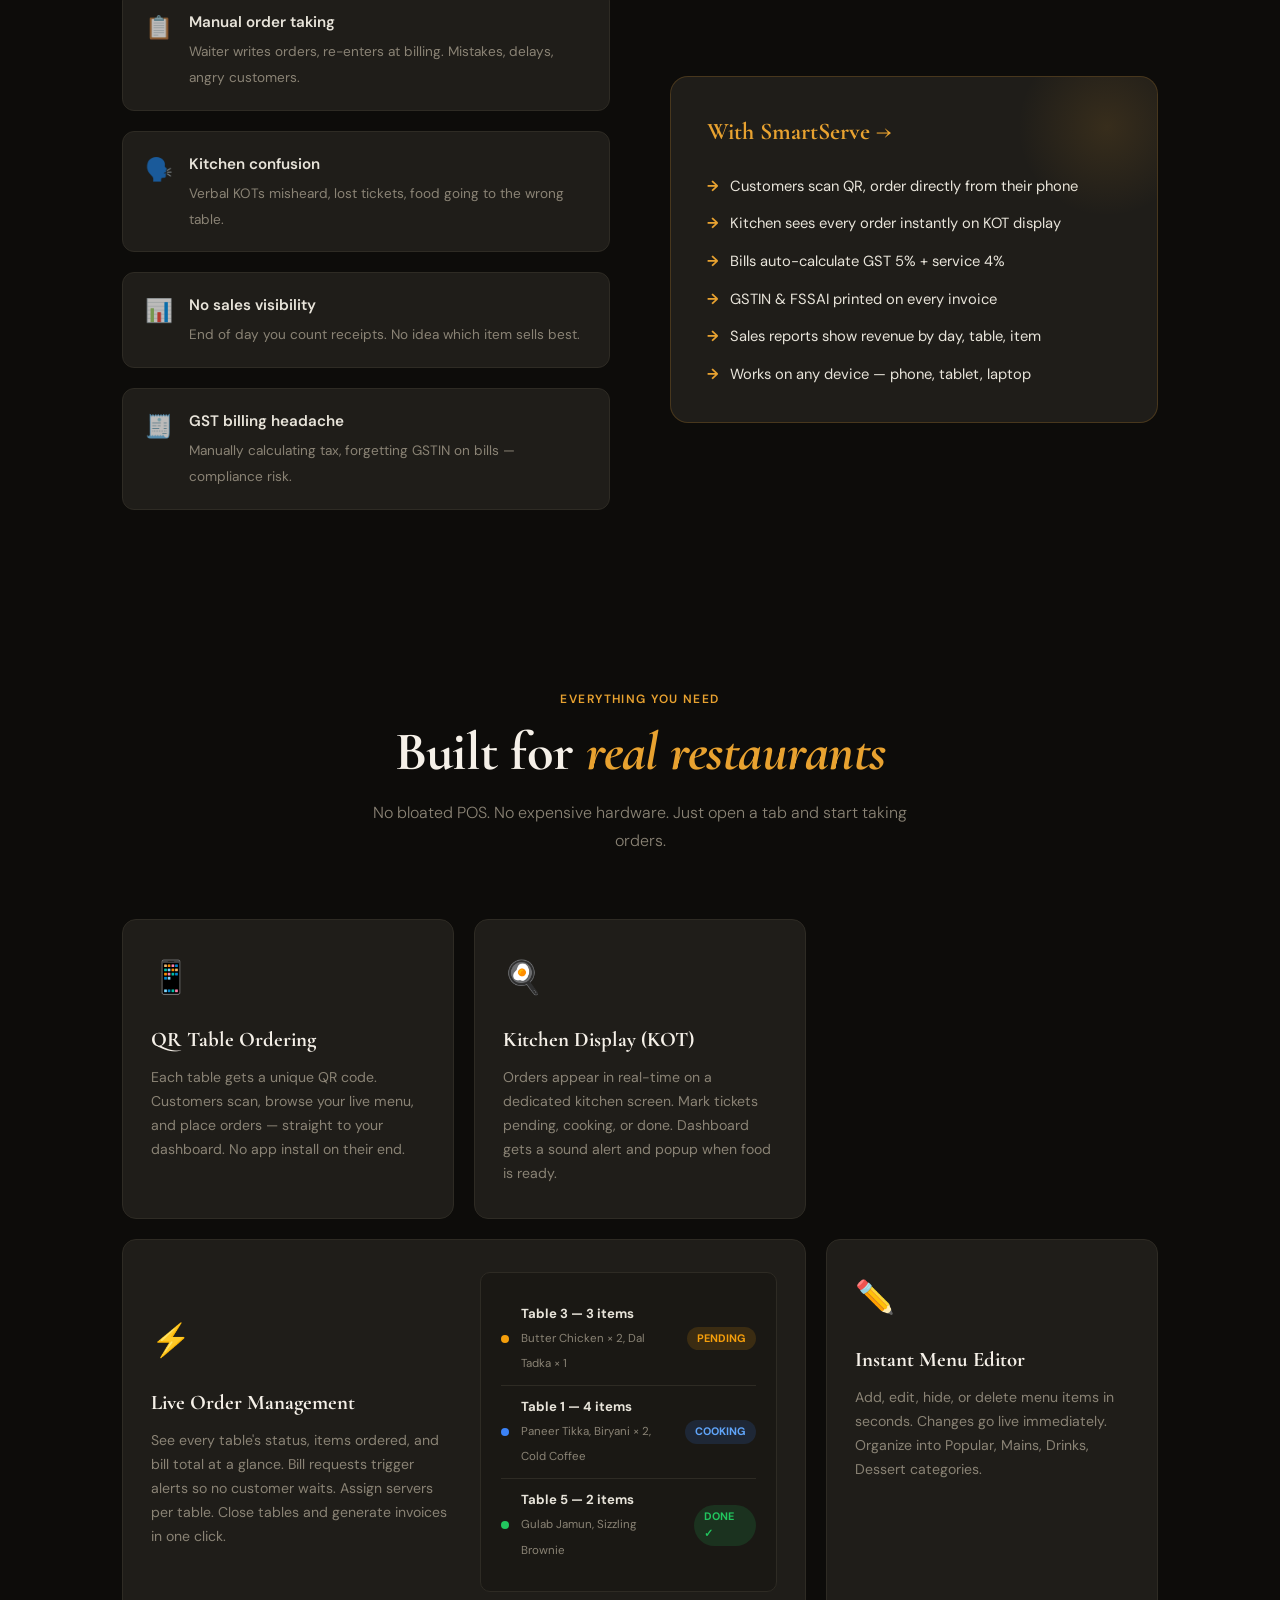
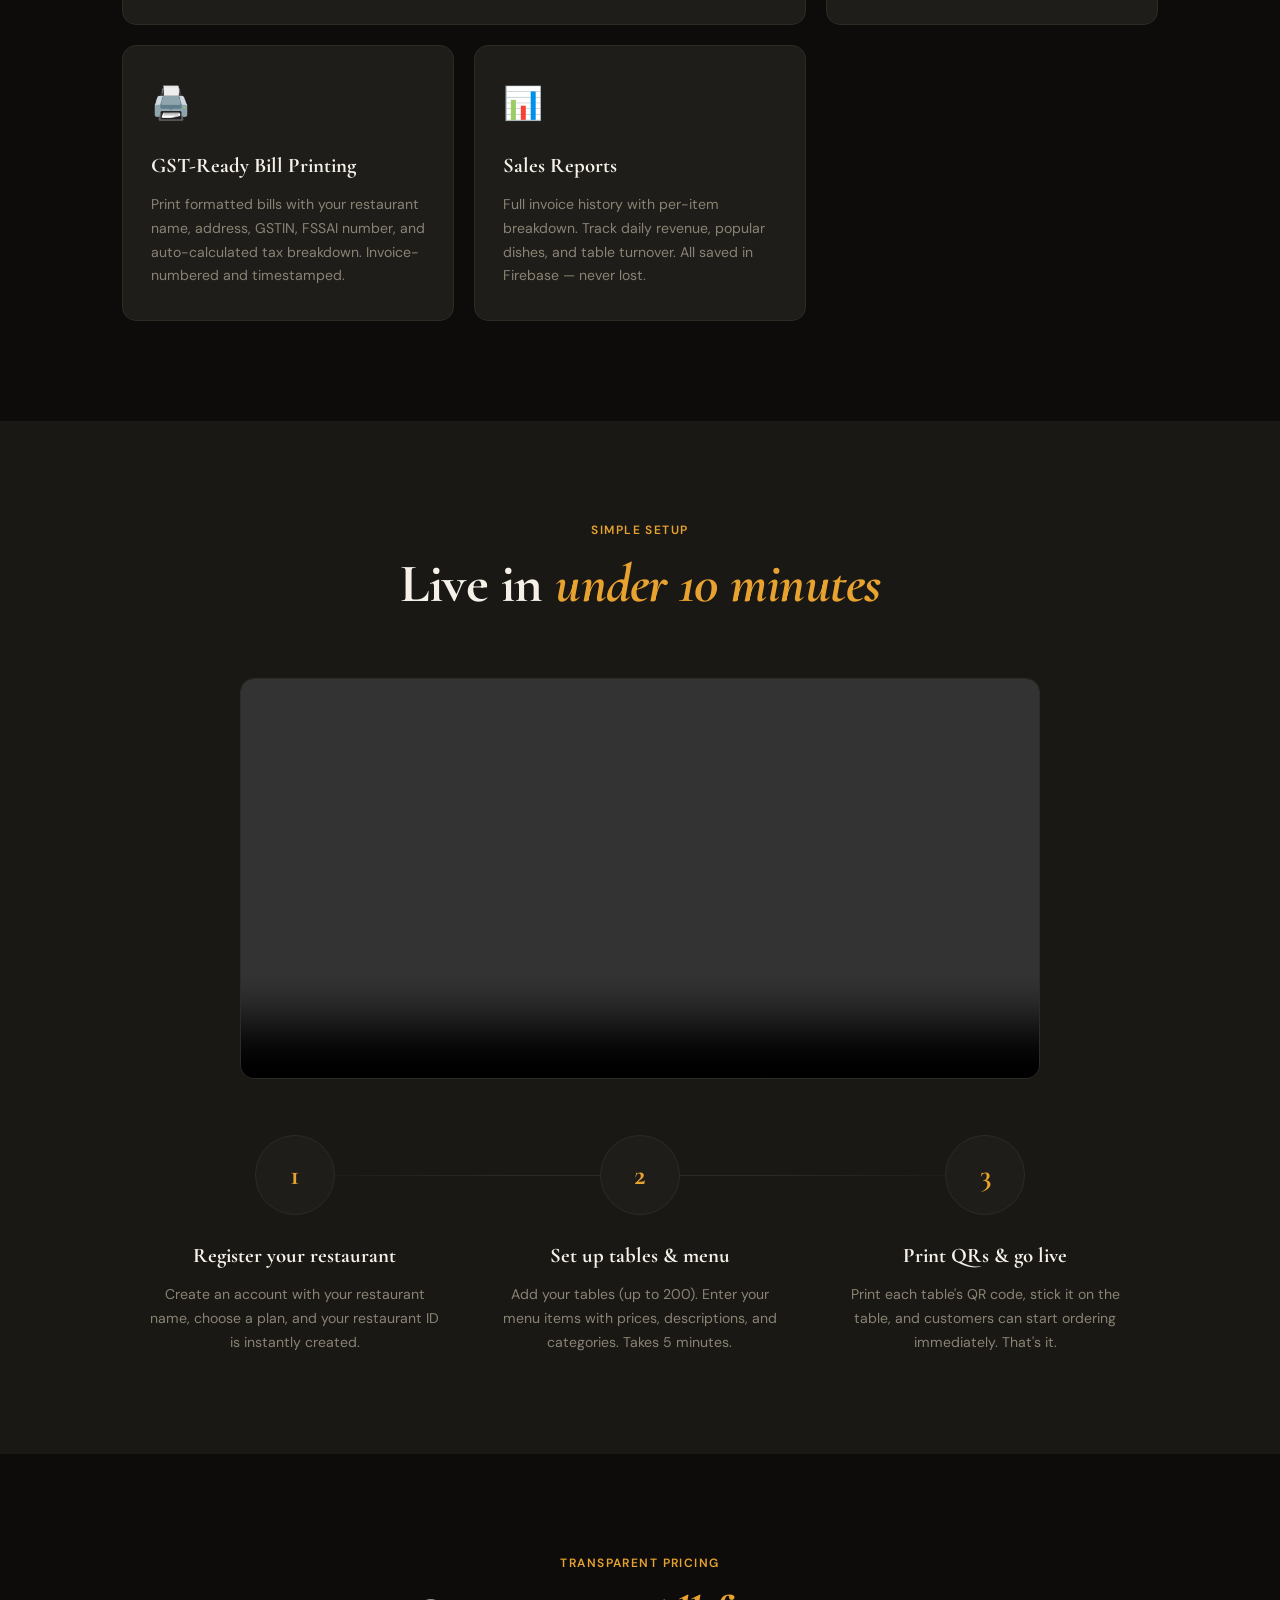
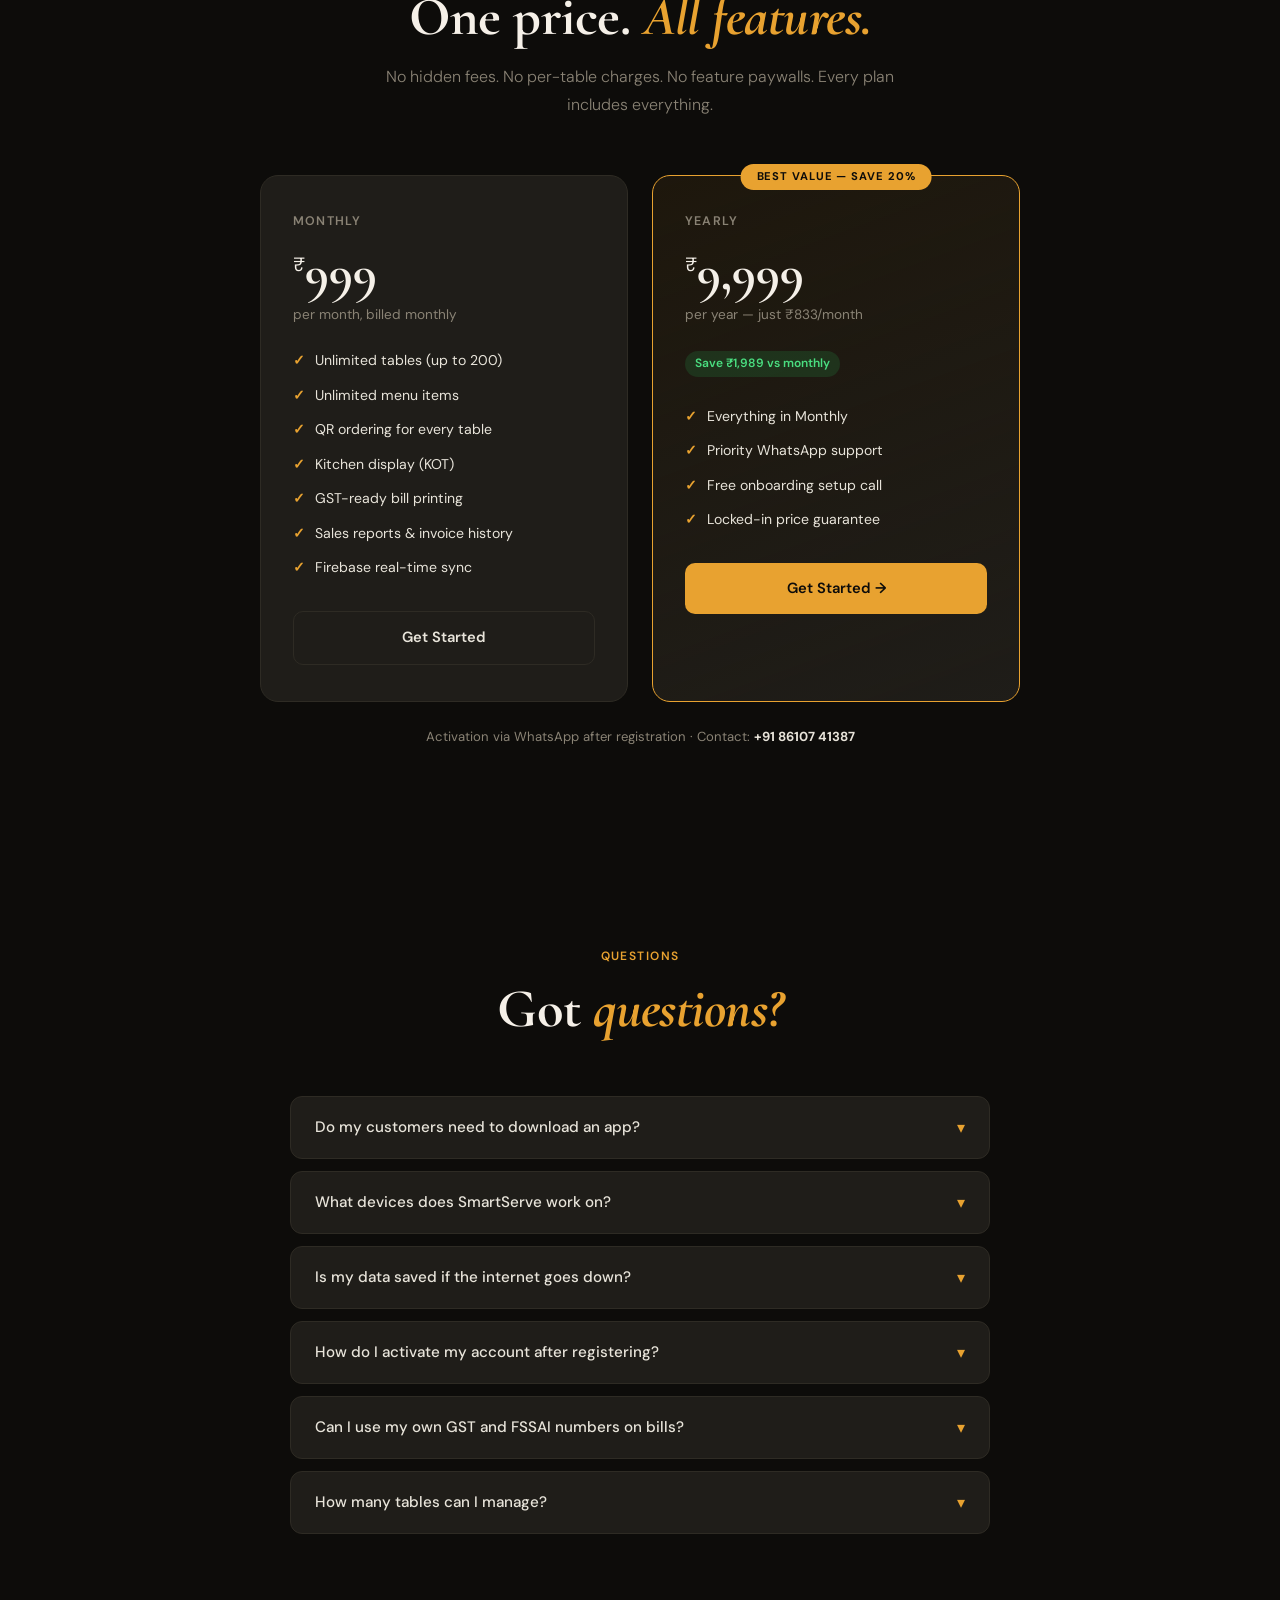
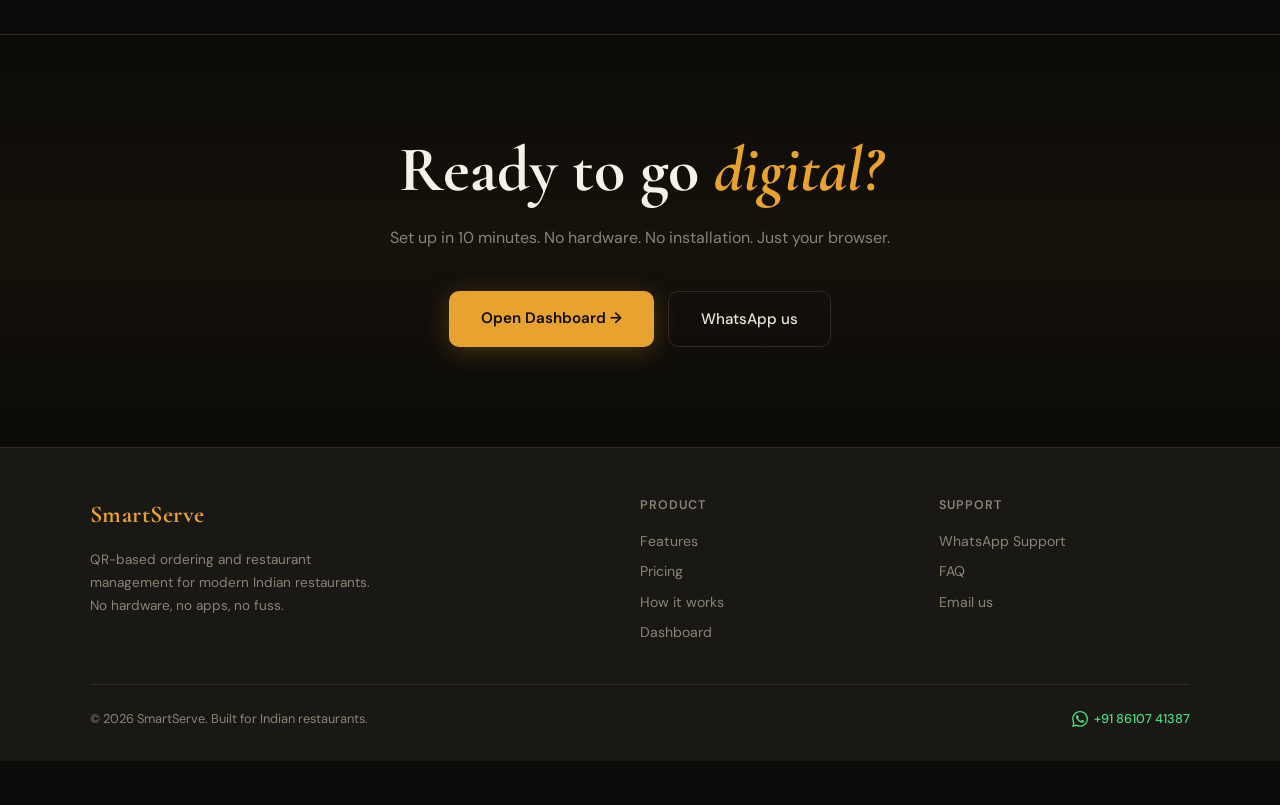
==== commit 9e8cf624: "Update index.html" ====
--- a/index.html
+++ b/index.html
@@ -997,6 +997,11 @@
         <div class="section-label reveal">Simple setup</div>
         <h2 class="section-title reveal">Live in <em>under 10 minutes</em></h2>
       </div>
+      <div style="margin: 0 auto 56px; max-width: 800px; border-radius: 14px; overflow: hidden; border: 1px solid var(--border);">
+  <video controls style="width: 100%; display: block; background: var(--ink);">
+    <source src="demo.mp4" type="video/mp4">
+  </video>
+</div>
       <div class="how-steps">
         <div class="how-step reveal">
           <div class="step-num">1</div>
